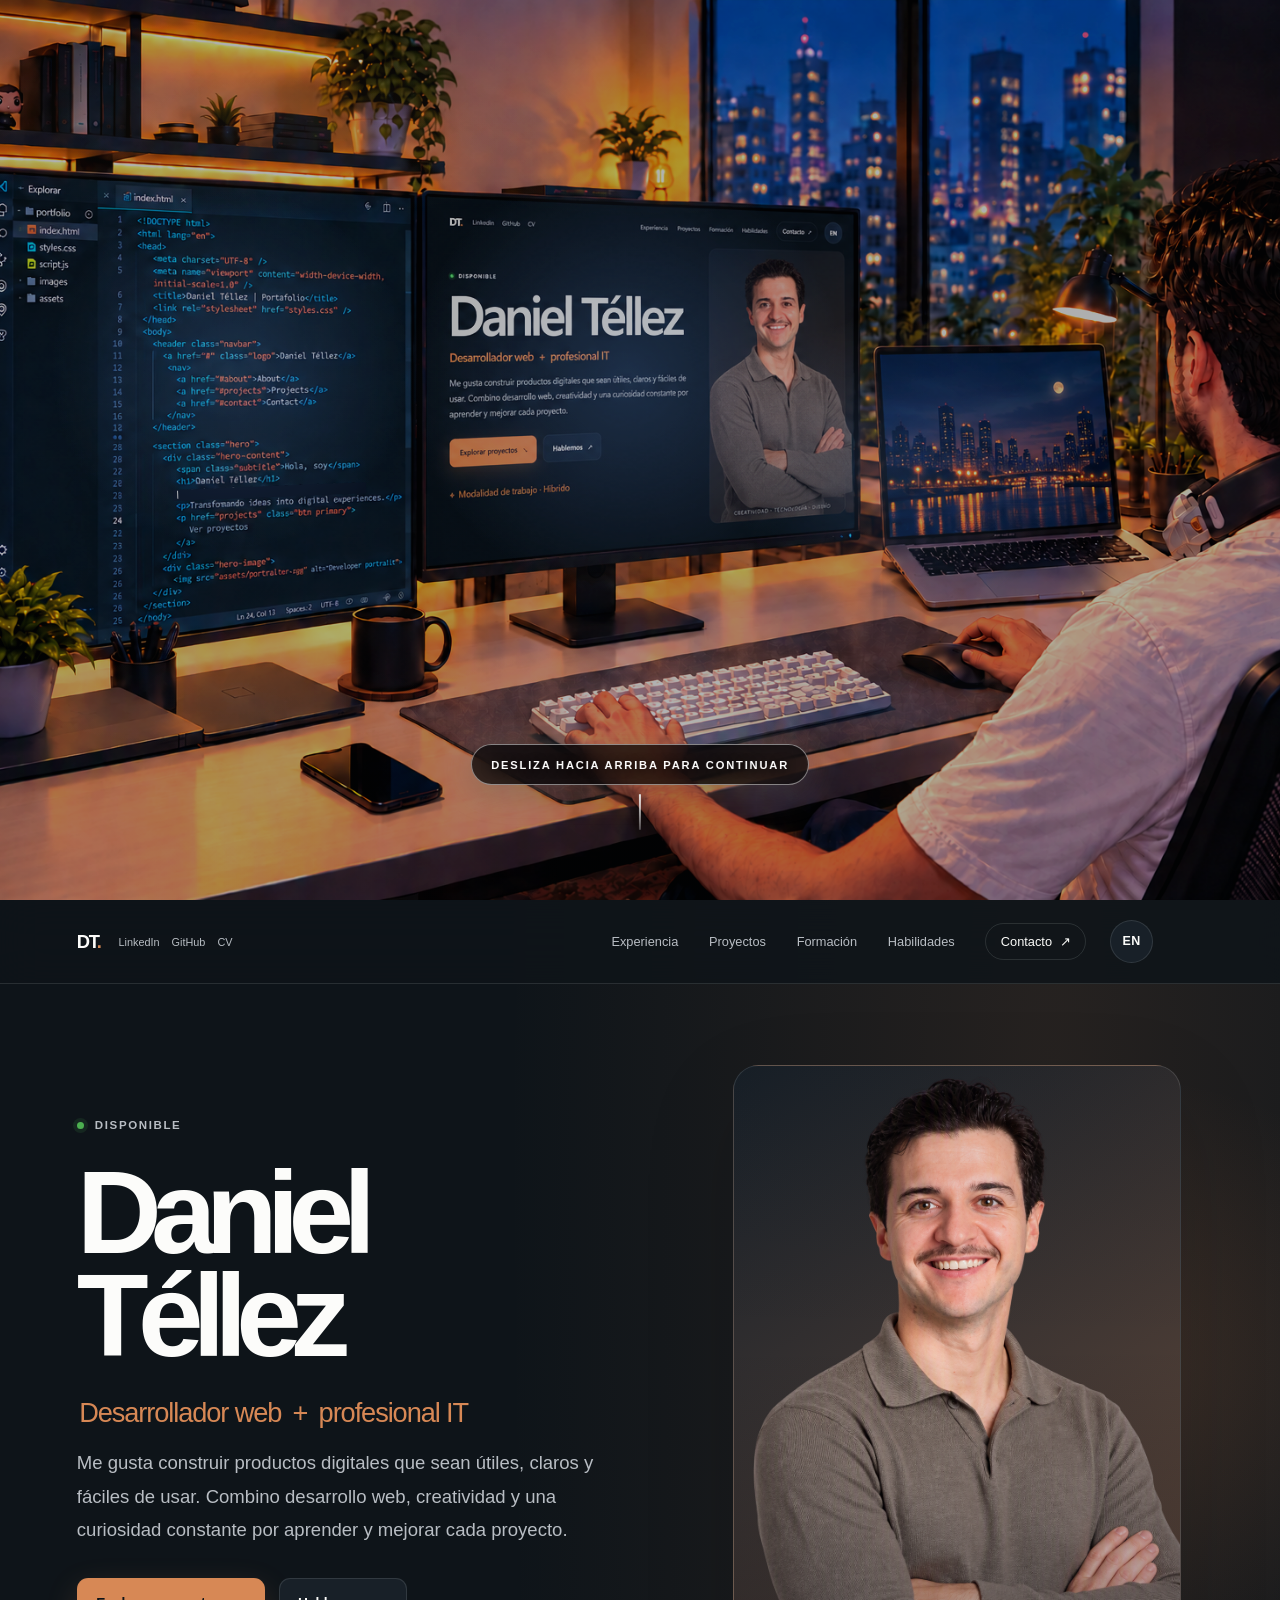
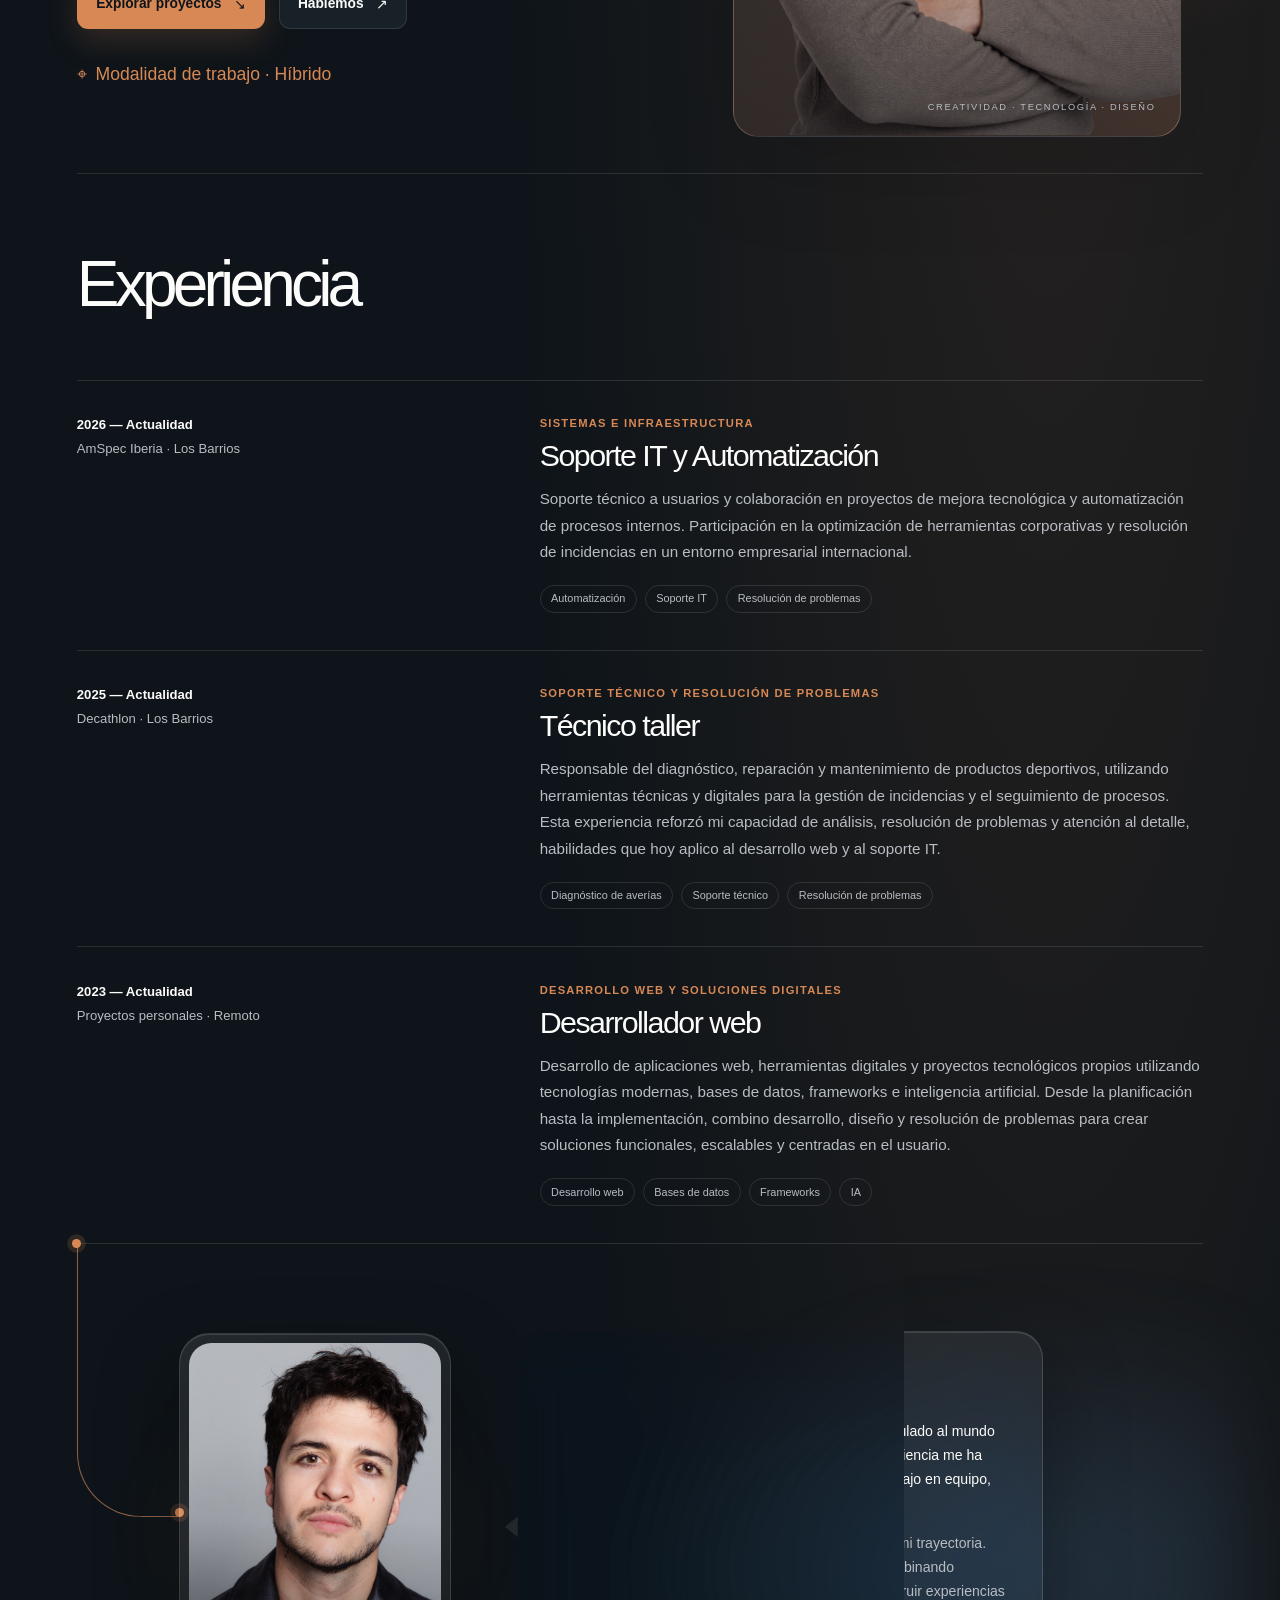
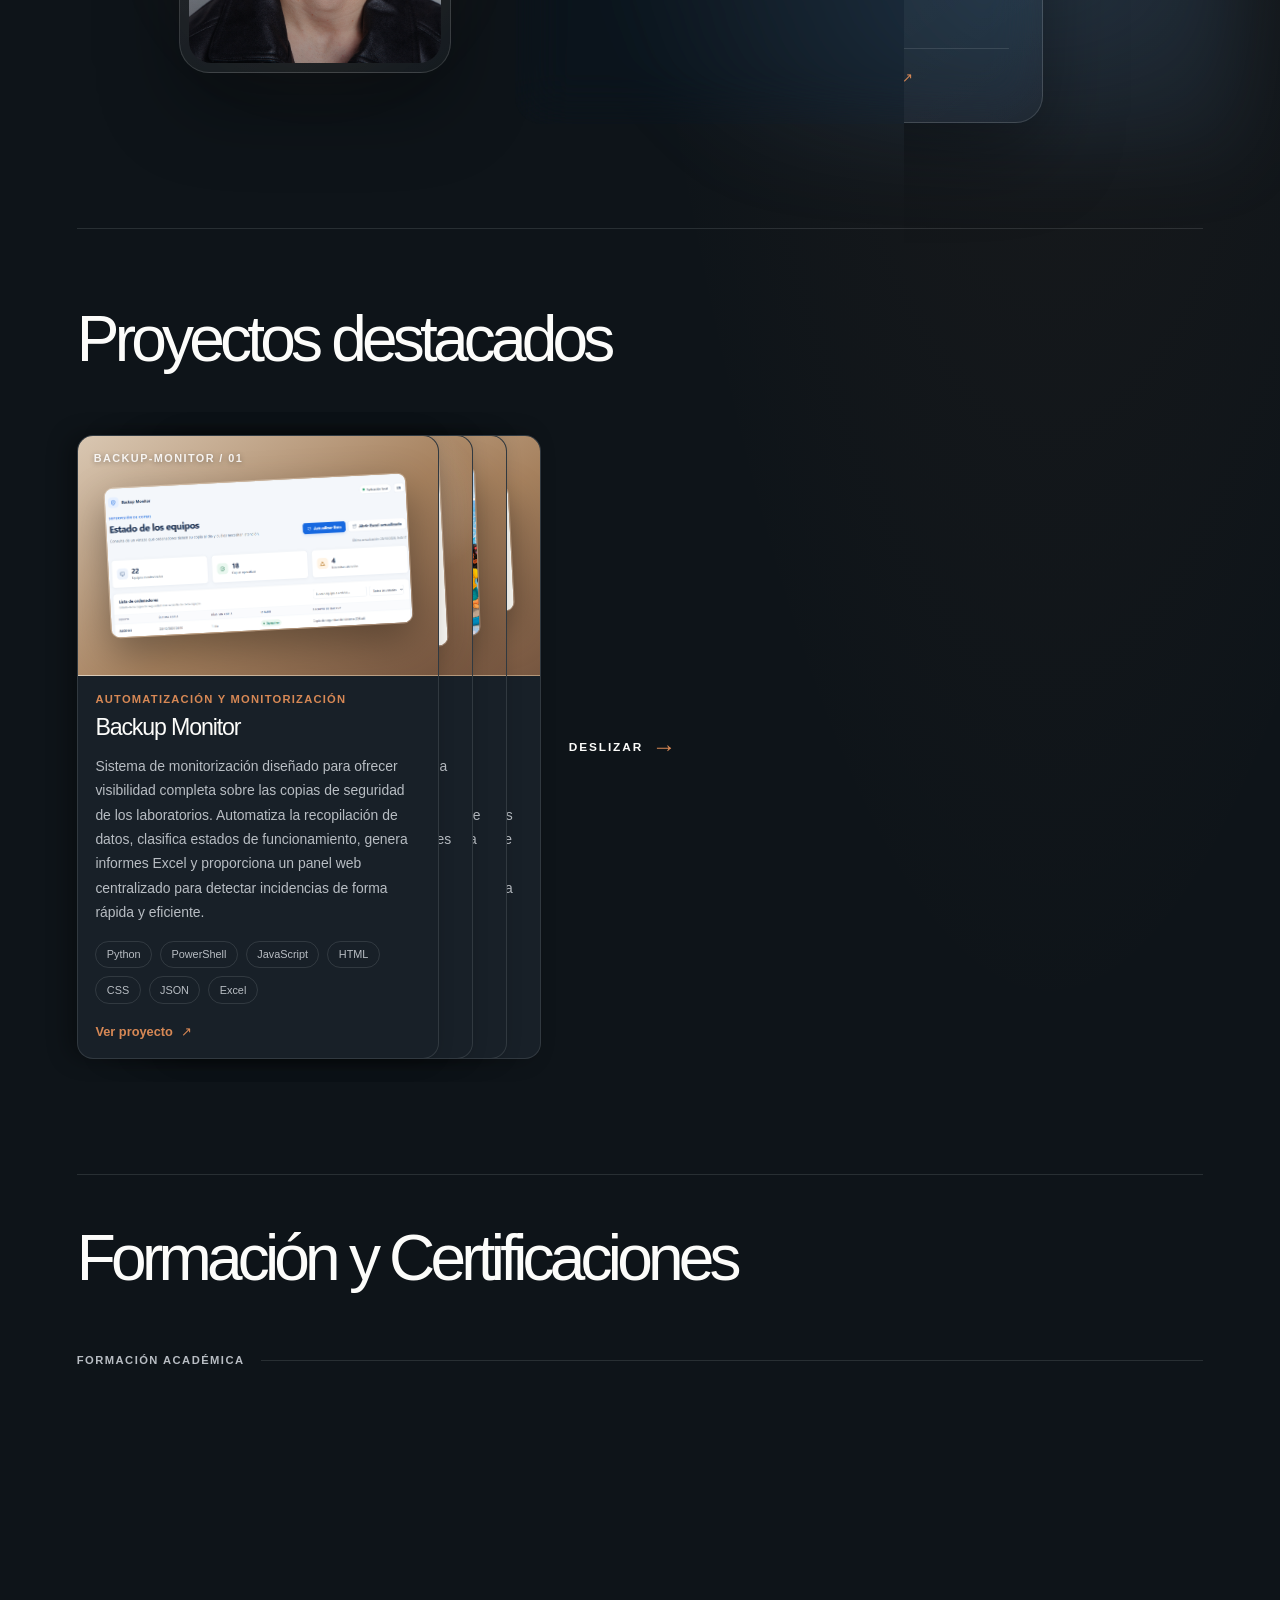
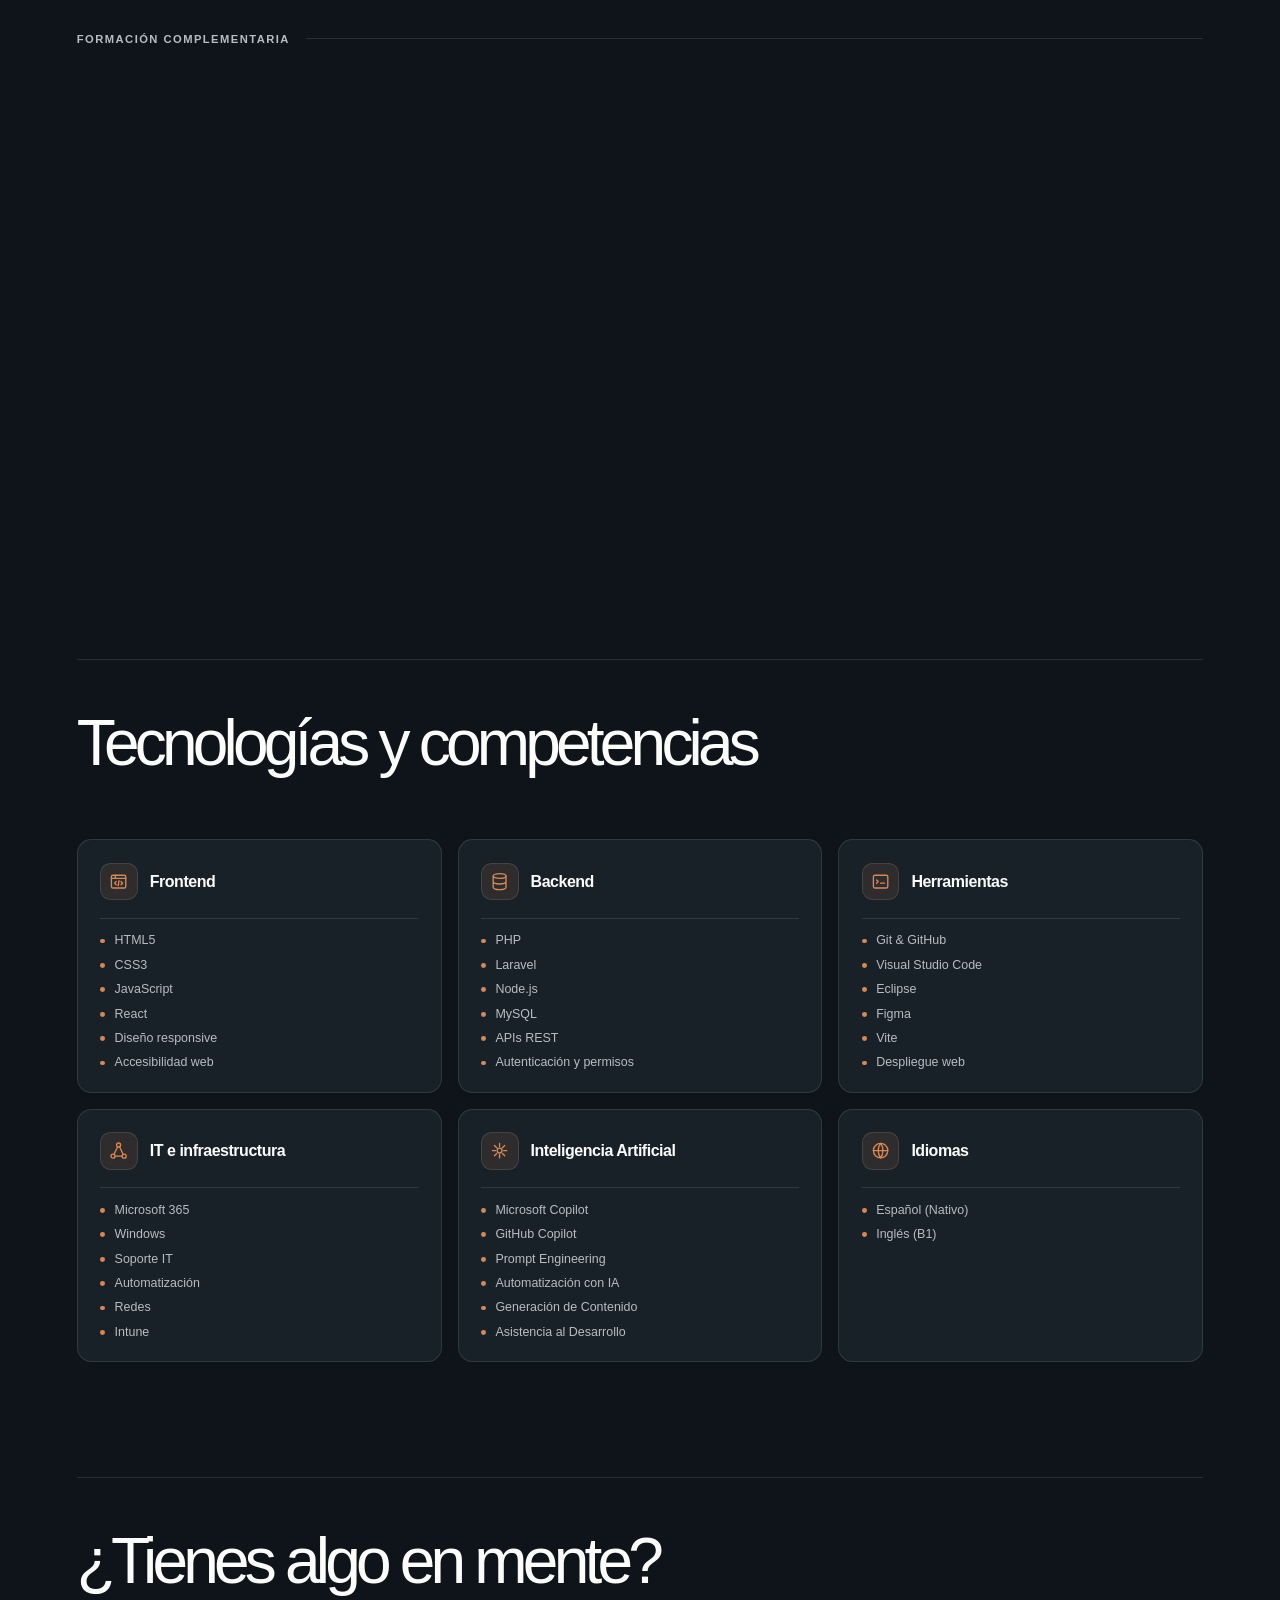
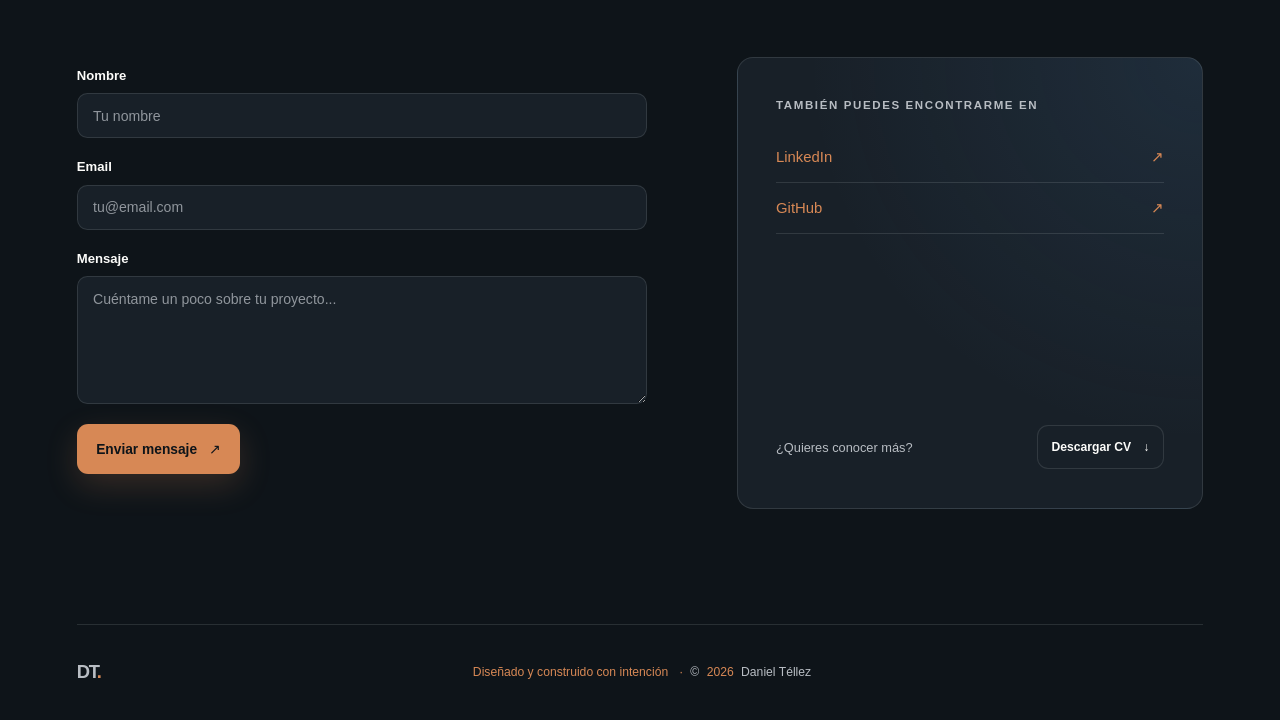
==== index.html @ 32eb0010 "Update portfolio links and intro experience Add the CV and refresh the setup image. Slow the intro z" ====
<!doctype html>
<html lang="es">
    <head>
        <meta charset="utf-8">
        <meta name="viewport" content="width=device-width, initial-scale=1">
        <meta name="theme-color" content="#0e1419">
        <meta
            name="description"
            content="Daniel Téllez — desarrollo web e interfaces digitales."
            data-i18n-content="metaDescription"
        >
        <title>Daniel Téllez — Desarrollador web</title>
        <link rel="preload" as="image" href="assets/images/Setup.png">
        <link rel="stylesheet" href="css/main.css">
        <script type="module" src="js/main.js"></script>
    </head>
    <body data-theme="dark">
        <main>
            <section class="intro" id="intro" aria-label="Introducción" data-i18n-aria="introLabel">
                <div class="intro-stage">
                    <div class="intro-camera" aria-hidden="true">
                        <div class="intro-parallax">
                            <img
                                class="intro-image"
                                src="assets/images/Setup.png"
                                alt=""
                                fetchpriority="high"
                            >
                            <div class="monitor-code-row" aria-hidden="true">
                                <span class="monitor-code-title" data-typing-part></span><span class="monitor-code-subtitle" data-typing-part></span><span class="monitor-code-title" data-typing-part></span>
                                <span class="monitor-code-cursor"></span>
                            </div>
                        </div>
                        <div class="intro-overlay" aria-hidden="true"></div>
                    </div>
                    <div class="scene-lighting scene-lighting--warm" aria-hidden="true"></div>
                    <div class="scene-lighting scene-lighting--monitors" aria-hidden="true"></div>
                    <div class="scene-lighting scene-lighting--reflections" aria-hidden="true"></div>
                    <a class="scroll-indicator" href="#portfolio">
                        <span data-i18n="scrollPrompt">Desliza hacia arriba para continuar</span>
                        <span class="scroll-indicator__line" aria-hidden="true"></span>
                    </a>
                </div>
            </section>

            <section class="portfolio" id="portfolio" aria-labelledby="portfolio-title">
                <header class="site-header">
                    <div class="header-brand">
                        <a class="wordmark" href="#intro" aria-label="Volver al inicio" data-i18n-aria="homeLabel">
                            DT<span>.</span>
                        </a>
                        <nav class="header-quick-links" aria-label="Redes y currículum">
                            <a href="https://www.linkedin.com/in/daniel-t%C3%A9llez-mart%C3%ADn-0aa8bb448/" target="_blank" rel="noopener noreferrer">LinkedIn</a>
                            <a href="https://github.com/repos" target="_blank" rel="noopener noreferrer">GitHub</a>
                            <a href="assets/CV/CV-DaniTellez.pdf" download aria-label="Descargar CV" data-i18n-aria="cvDownload">CV</a>
                        </nav>
                    </div>
                    <nav class="site-nav" aria-label="Navegación principal" data-i18n-aria="navLabel">
                        <a href="#experiencia" data-i18n="navExperience">Experiencia</a>
                        <a href="#proyectos" data-i18n="navProjects">Proyectos</a>
                        <a href="#formacion" data-i18n="navEducation">Formación</a>
                        <a href="#habilidades" data-i18n="navSkills">Habilidades</a>
                        <a class="site-nav__contact" href="#contacto"><span data-i18n="navContact">Contacto</span> <span aria-hidden="true">↗</span></a>
                    </nav>
                    <div class="header-controls">
                    <button class="language-toggle" type="button" aria-label="Cambiar idioma a inglés" data-i18n-aria="languageToggleLabel">
                        <span class="language-toggle__label" aria-hidden="true">EN</span>
                    </button>
                    <span class="chain-slot" aria-hidden="true"></span>
                    <button class="chain-handle" type="button" aria-label="Cambiar a tema claro">
                        <span class="chain-handle__icon" aria-hidden="true">☾</span>
                    </button>
                    </div>
                </header>

                <div class="portfolio-content">
                    <section class="portfolio-hero" aria-labelledby="portfolio-title">
                        <div class="portfolio-hero__copy">
                            <p class="eyebrow reveal"><span class="availability-dot"></span> <span data-i18n="heroEyebrow">Disponible</span></p>
                            <h1 class="portfolio-title reveal" id="portfolio-title" tabindex="-1">
                                <span data-i18n="heroName">Daniel Téllez</span>
                            </h1>
                            <p class="portfolio-hero__role reveal"><span data-i18n="heroRoleWeb">Desarrollador web</span> <span>+</span> <span data-i18n="heroRoleIT">profesional IT</span></p>
                            <p class="portfolio-hero__description reveal" data-i18n="heroDescription">
                                Me gusta construir productos digitales que sean útiles, claros y fáciles de usar. 
                                Combino desarrollo web, creatividad y una curiosidad constante 
                                por aprender y mejorar cada proyecto.
                            </p>
                            <div class="portfolio-hero__actions reveal">
                                <a class="button button--primary" href="#proyectos"><span data-i18n="heroProjectsButton">Explorar proyectos</span> <span aria-hidden="true">↘</span></a>
                                <a class="button button--secondary" href="#contacto"><span data-i18n="heroContactButton">Hablemos</span> <span aria-hidden="true">↗</span></a>
                            </div>
                            <p class="portfolio-hero__location reveal"><span aria-hidden="true">⌖</span> <span data-i18n="heroLocation">Modalidad de trabajo · Híbrido</span></p>
                        </div>
                        <div class="profile-visual reveal" role="img" aria-label="Retrato de Daniel Téllez" data-i18n-aria="profileImageLabel">
                            <img class="profile-visual__photo" src="assets/images/Perfil1.png" alt="">
                            <span class="profile-visual__caption" data-i18n="profileCaption">CREATIVIDAD · TECNOLOGÍA · DISEÑO</span>
                        </div>
                    </section>

                    <section class="content-section experience experience--connected" id="experiencia" aria-labelledby="experience-title">
                        <div class="section-heading reveal">
                            <div>
                                <h2 id="experience-title" data-i18n="experienceTitle">Experiencia</h2>
                            </div>
                        </div>
                        <div class="timeline">
                            <article class="timeline-entry reveal">
                                <div class="timeline-entry__meta"><span data-i18n="experience1Date">2026 — Actualidad</span><span data-i18n="experience1Company">AmSpec Iberia · Los Barrios</span></div>
                                <div class="timeline-entry__content">
                                    <p class="timeline-entry__type" data-i18n="experience1Type">Sistemas e infraestructura</p>
                                    <h3 data-i18n="experience1Role">Soporte IT y Automatización</h3>
                                    <p data-i18n="experience1Description">Soporte técnico a usuarios y colaboración en proyectos de mejora tecnológica y automatización de procesos internos. Participación en la optimización de herramientas corporativas y resolución de incidencias en un entorno empresarial internacional.</p>
                                    <div class="tag-list"><span data-i18n="tagAutomation">Automatización</span><span data-i18n="tagItSupport">Soporte IT</span><span data-i18n="tagProblemSolving">Resolución de problemas</span></div>
                                </div>
                            </article>
                            <article class="timeline-entry reveal">
                                <div class="timeline-entry__meta"><span data-i18n="experience2Date">2025 — Actualidad</span><span data-i18n="experience2Company">Decathlon · Los Barrios</span></div>
                                <div class="timeline-entry__content">
                                    <p class="timeline-entry__type" data-i18n="experience2Type">Soporte Técnico y Resolución de problemas</p>
                                    <h3 data-i18n="experience2Role">Técnico taller</h3>
                                    <p data-i18n="experience2Description">Responsable del diagnóstico, reparación y mantenimiento de productos deportivos, utilizando herramientas técnicas y digitales para la gestión de incidencias y el seguimiento de procesos. Esta experiencia reforzó mi capacidad de análisis, resolución de problemas y atención al detalle, habilidades que hoy aplico al desarrollo web y al soporte IT.</p>
                                    <div class="tag-list"><span data-i18n="tagTroubleshooting">Diagnóstico de averías</span><span data-i18n="tagTechnicalSupport">Soporte técnico</span><span data-i18n="tagProblemSolving">Resolución de problemas</span></div>
                                </div>
                            </article>
                            <article class="timeline-entry reveal">
                                <div class="timeline-entry__meta"><span data-i18n="experience3Date">2023 — Actualidad</span><span data-i18n="experience3Company">Proyectos personales · Remoto</span></div>
                                <div class="timeline-entry__content">
                                    <p class="timeline-entry__type" data-i18n="experience3Type">Desarrollo web y soluciones digitales</p>
                                    <h3 data-i18n="experience3Role">Desarrollador web</h3>
                                    <p data-i18n="experience3Description">Desarrollo de aplicaciones web, herramientas digitales y proyectos tecnológicos propios utilizando tecnologías modernas, bases de datos, frameworks e inteligencia artificial. Desde la planificación hasta la implementación, combino desarrollo, diseño y resolución de problemas para crear soluciones funcionales, escalables y centradas en el usuario.</p>
                                    <div class="tag-list"><span data-i18n="tagWebDevelopment">Desarrollo web</span><span data-i18n="tagDatabases">Bases de datos</span><span data-i18n="tagFrameworks">Frameworks</span><span data-i18n="tagAI">IA</span></div>
                                </div>
                            </article>
                        </div>
                    </section>

                    <section class="story" id="mas-alla" aria-labelledby="story-title">
                        <div class="story-grid" data-story>
                            <div class="story__line reveal" aria-hidden="true">
                                <span class="story__path"></span>
                                <span class="story__branch"></span>
                                <span class="story__pulse story__pulse--vertical"><i></i></span>
                                <span class="story__pulse story__pulse--horizontal"><i></i></span>
                                <span class="story__node story__node--start"></span>
                                <span class="story__node story__node--end"></span>
                            </div>

                            <div class="story__media reveal">
                                <a class="story__portrait" href="https://danitellez.es" target="_blank" rel="noopener noreferrer" tabindex="-1" aria-label="Retrato de Daniel Téllez. Visitar danitellez.es" data-i18n-aria="storyImageLabel">
                                    <img src="assets/images/danitellez.jpg" alt="" width="1371" height="1920" loading="lazy" decoding="async">
                                    <span class="story__chip" aria-hidden="true">danitellez.es <span>↗</span></span>
                                </a>
                            </div>

                            <div class="story__aside reveal">
                                <article class="story-card">
                                    <h2 id="story-title" data-i18n="storyTitle">Más allá del código</h2>
                                    <p class="story-card__lead" data-i18n="storyText1">Más allá de la tecnología, llevo más de una década vinculado al mundo de la interpretación y los proyectos creativos. Esta experiencia me ha ayudado a desarrollar habilidades de comunicación, trabajo en equipo, adaptación y confianza para afrontar nuevos retos.</p>
                                    <p data-i18n="storyText2">La creatividad siempre ha sido una parte importante de mi trayectoria. Hoy aplico esa misma creatividad al desarrollo web, combinando tecnología, diseño y resolución de problemas para construir experiencias digitales con personalidad propia.</p>
                                    <p class="story-card__footer">
                                        <span data-i18n="storyFooter">Explora algunos de mis proyectos artísticos en</span>
                                        <a class="story-card__link" href="https://danitellez.es" target="_blank" rel="noopener noreferrer" aria-label="danitellez.es (se abre en una pestaña nueva)" data-i18n-aria="storyLinkLabel">danitellez.es <span aria-hidden="true">↗</span></a>
                                    </p>
                                </article>

                                <a class="story-preview" href="https://danitellez.es" target="_blank" rel="noopener noreferrer" tabindex="-1" aria-hidden="true">
                                    <div class="story-preview__chrome">
                                        <span class="story-preview__dots"><i></i><i></i><i></i></span>
                                        <span class="story-preview__url">
                                            <svg viewBox="0 0 16 16" width="10" height="10" fill="none" stroke="currentColor" stroke-width="1.6" stroke-linecap="round" stroke-linejoin="round"><rect x="3" y="7" width="10" height="7" rx="1.6"/><path d="M5.5 7V5a2.5 2.5 0 0 1 5 0v2"/></svg>
                                            danitellez.es
                                        </span>
                                    </div>
                                    <div class="story-preview__viewport">
                                        <div class="mock-page">
                                            <div class="mock-nav">
                                                <b class="mock-nav__brand">DANI <em>TÉLLEZ</em></b>
                                                <div class="mock-nav__links"><span>Filmografía</span><span>Book</span><span>Videobook</span><span>Prensa</span><span class="mock-nav__cta">Contacto ↗</span></div>
                                            </div>
                                            <div class="mock-hero"><img src="assets/images/danitellez.jpg" alt="" loading="lazy" decoding="async"></div>
                                            <div class="mock-featured">
                                                <small>Una selección de trabajos</small>
                                                <strong>Proyectos destacados</strong>
                                                <div class="mock-featured__row">
                                                    <div class="mock-thumb mock-thumb--a"></div>
                                                    <div class="mock-copy"><small>Cine</small><b>“Federico García Lorca”</b><span>Antonia</span></div>
                                                </div>
                                                <div class="mock-featured__row mock-featured__row--reverse">
                                                    <div class="mock-thumb mock-thumb--b"></div>
                                                    <div class="mock-copy"><small>Televisión</small><b>“Rober”</b><span>Cuando nadie nos ve</span></div>
                                                </div>
                                            </div>
                                        </div>
                                    </div>
                                </a>
                            </div>
                        </div>
                    </section>

                    <section class="content-section projects" id="proyectos" aria-labelledby="projects-title">
                        <div class="section-heading reveal">
                            <div>
                                <h2 id="projects-title" data-i18n="projectsTitle">Proyectos destacados</h2>
                            </div>
                        </div>
                        <div class="project-archive is-stacked" data-project-archive>
                        <div class="project-grid" data-project-archive-grid>
                            <article class="project-card reveal">
                                <div class="project-art project-art--backup">
                                    <span class="project-art__label">BACKUP-MONITOR / 01</span>
                                    <img
                                        class="project-art__image"
                                        src="assets/images/backup/Tarjeta backup.png"
                                        alt="Panel de Backup Monitor con copias operativas, advertencias y errores"
                                    >
                                </div>
                                <div class="project-card__body">
                                    <p class="project-card__type" data-i18n="project1Type">Automatización y monitorización</p>
                                    <h3 data-i18n="project1Title">Backup Monitor</h3>
                                    <p data-i18n="project1Description">Sistema de monitorización diseñado para ofrecer visibilidad completa sobre las copias de seguridad de los laboratorios. Automatiza la recopilación de datos, clasifica estados de funcionamiento, genera informes Excel y proporciona un panel web centralizado para detectar incidencias de forma rápida y eficiente.</p>
                                    <div class="tag-list"><span>Python</span><span>PowerShell</span><span>JavaScript</span><span>HTML</span><span>CSS</span><span>JSON</span><span>Excel</span></div>
                                    <a class="project-link" href="assets/images/backup/completa_backup.png" data-project-preview data-project-gallery="backup" aria-haspopup="dialog"><span data-i18n="projectLink">Ver proyecto</span> <span aria-hidden="true">↗</span></a>
                                </div>
                            </article>
                            <article class="project-card reveal">
                                <div class="project-art project-art--personal">
                                    <span class="project-art__label">DANI TELLEZ / 02</span>
                                    <img
                                        class="project-art__image--personal"
                                        src="assets/images/danitellez.es/tarjeta_danitellez.es.png"
                                        alt="Retrato de Dani Téllez en la página de inicio de su portfolio artístico"
                                        data-i18n-aria="project2ImageAlt"
                                    >
                                </div>
                                <div class="project-card__body">
                                    <p class="project-card__type" data-i18n="project2Type">Diseño web y marca personal</p>
                                    <h3 data-i18n="project2Title">Danitellez.es</h3>
                                    <p data-i18n="project2Description">Sitio web profesional desarrollado para presentar la trayectoria artística y audiovisual de Dani Téllez. Diseñado como portfolio digital, reúne biografía, filmografía, book fotográfico, videobook, apariciones en medios y vías de contacto en una experiencia visual moderna, accesible y optimizada para cualquier dispositivo.</p>
                                    <div class="tag-list"><span>HTML</span><span>CSS</span><span>JavaScript</span><span>SEO</span><span data-i18n="project2Accessibility">Accesibilidad</span><span data-i18n="project2Responsive">Responsive Design</span></div>
                                    <div class="project-card__actions">
                                        <a class="project-link" href="assets/images/danitellez.es/danitellez.es_.png" data-project-preview data-project-gallery="danitellez" aria-haspopup="dialog"><span data-i18n="projectLink">Ver proyecto</span> <span aria-hidden="true">↗</span></a>
                                        <a class="project-link" href="https://danitellez.es/" target="_blank" rel="noopener noreferrer"><span data-i18n="projectWebsiteLink">Ver sitio</span> <span aria-hidden="true">↗</span></a>
                                    </div>
                                </div>
                            </article>
                            <article class="project-card project-card--liberarte reveal">
                                <div class="project-art project-art--liberarte">
                                    <span class="project-art__label">LIBERARTE / 03</span>
                                    <img
                                        class="project-art__image project-art__image--liberarte"
                                        src="assets/images/liberarte/liberarte tarjeta .png"
                                        alt="Vista de la plataforma LiberArte para la gestión de actividades artísticas infantiles"
                                    >
                                </div>
                                <div class="project-card__body">
                                    <p class="project-card__type" data-i18n="project3Type">APLICACIÓN WEB FULL STACK</p>
                                    <h3 data-i18n="project3Title">LiberArte</h3>
                                    <p data-i18n="project3Description">Aplicación web desarrollada para digitalizar y centralizar la gestión de un centro infantil de actividades artísticas. Incorpora distintos niveles de acceso, paneles personalizados y una arquitectura basada en API que conecta una interfaz moderna con un sistema de gestión completo para administradores, empleados y tutores.</p>
                                    <div class="tag-list"><span>Laravel</span><span>PHP</span><span>React</span><span>MySQL</span><span>Vite</span><span>API REST</span></div>
                                    <a class="project-link" href="assets/images/liberarte/localhost_5173_.png" data-project-preview data-project-gallery="liberarte" aria-haspopup="dialog"><span data-i18n="projectLink">Ver proyecto</span> <span aria-hidden="true">↗</span></a>
                                </div>
                            </article>
                            <article class="project-card reveal">
                                <div class="project-art project-art--verbquest">
                                    <span class="project-art__label">VERBQUEST / 04</span>
                                    <img
                                        class="project-art__image project-art__image--verbquest"
                                        src="assets/images/verbquest/tarjeta_verbQuest.png"
                                        alt="Tarjeta de presentación de la plataforma educativa VerbQuest"
                                    >
                                </div>
                                <div class="project-card__body">
                                    <p class="project-card__type" data-i18n="project4Type">APLICACIÓN WEB EDUCATIVA</p>
                                    <h3 data-i18n="project4Title">VerbQuest</h3>
                                    <p data-i18n="project4Description">Plataforma educativa desarrollada para facilitar el aprendizaje del inglés mediante ejercicios interactivos, seguimiento del progreso y mecánicas de gamificación. El proyecto incorpora prácticas de verbos y tiempos verbales, interfaz bilingüe y almacenamiento local para ofrecer una experiencia personalizada sin necesidad de registro.</p>
                                    <div class="tag-list"><span>HTML5</span><span>CSS3</span><span>JavaScript</span><span>Node.js</span><span>GitHub Pages</span><span>DeepL API</span></div>
                                    <div class="project-card__actions">
                                        <a class="project-link" href="assets/images/verbquest/dominaverbos.png" data-project-preview data-project-gallery="verbquest" aria-haspopup="dialog"><span data-i18n="projectLink">Ver proyecto</span> <span aria-hidden="true">↗</span></a>
                                        <a class="project-link" href="https://danitellezdev.github.io/VerbQuest/" target="_blank" rel="noopener noreferrer"><span data-i18n="projectWebsiteLink">Ver sitio</span> <span aria-hidden="true">↗</span></a>
                                    </div>
                                </div>
                            </article>
                            <button class="archive-tab archive-tab--close" type="button" aria-label="Cerrar el archivador de proyectos" data-i18n-aria="archiveCloseLabel" data-archive-close>
                                <span class="archive-tab__arrow" aria-hidden="true">←</span>
                                <span class="archive-tab__text" data-i18n="archiveClose">Cerrar</span>
                            </button>
                        </div>
                        <button class="archive-tab archive-tab--open" type="button" aria-label="Desplegar el archivador de proyectos" data-i18n-aria="archiveOpenLabel" aria-expanded="false" data-archive-open>
                            <span class="archive-tab__text" data-i18n="archiveOpen">Deslizar</span>
                            <span class="archive-tab__arrow" aria-hidden="true">→</span>
                        </button>
                        </div>
                    </section>

                    <section class="content-section education" id="formacion" aria-labelledby="education-title">
                        <div class="section-heading reveal">
                            <div>
                                <h2 id="education-title" data-i18n="educationTitle">Formación y Certificaciones</h2>
                            </div>
                        </div>

                        <div class="education-groups">
                            <div class="education-group">
                                <h3 class="education-group__title" data-i18n="educationAcademicTitle">Formación académica</h3>
                                <div class="education-grid education-grid--academic">
                                    <article class="education-card education-card--full-description reveal">
                                        <div class="education-card__top">
                                            <span class="education-card__icon" aria-hidden="true">
                                                <svg viewBox="0 0 24 24" fill="none" stroke="currentColor" stroke-width="1.7" stroke-linecap="round" stroke-linejoin="round">
                                                    <path d="m2.5 9 9.5-5 9.5 5-9.5 5-9.5-5Z"/>
                                                    <path d="M6 11v5.1c3.4 2.6 8.6 2.6 12 0V11"/>
                                                    <path d="M21.5 9v6"/>
                                                </svg>
                                            </span>
                                            <span class="education-card__status">
                                                <svg viewBox="0 0 16 16" fill="none" aria-hidden="true"><path d="m3.5 8.2 2.8 2.8 6.2-6.2" stroke="currentColor" stroke-width="1.8" stroke-linecap="round" stroke-linejoin="round"/></svg>
                                                <span data-i18n="educationFinished">Finalizado</span>
                                            </span>
                                        </div>
                                        <p class="education-card__institution">Ilerna</p>
                                        <h4 data-i18n="educationDawTitle">Desarrollo de Aplicaciones Web (DAW)</h4>
                                        <p class="education-card__description" data-i18n="educationDawDescription">Formación orientada al desarrollo de soluciones web modernas, combinando programación, bases de datos, diseño de interfaces y metodologías de desarrollo para crear aplicaciones funcionales y escalables.</p>
                                    </article>

                                </div>
                            </div>

                            <div class="education-group">
                                <h3 class="education-group__title" data-i18n="educationComplementaryTitle">Formación complementaria</h3>
                                <div class="education-grid education-grid--complementary">
                                    <article class="education-card education-card--full-description reveal">
                                        <div class="education-card__top">
                                            <span class="education-card__icon" aria-hidden="true">
                                                <svg viewBox="0 0 24 24" fill="none" stroke="currentColor" stroke-width="1.7" stroke-linecap="round" stroke-linejoin="round">
                                                    <rect x="4" y="3" width="16" height="14" rx="2"/>
                                                    <path d="M8 7h8M8 10.5h8"/>
                                                    <circle cx="12" cy="14" r="1.5"/>
                                                    <path d="m10.5 16.5-1 4 2.5-1.5 2.5 1.5-1-4"/>
                                                </svg>
                                            </span>
                                            <span class="education-card__status">
                                                <svg viewBox="0 0 16 16" fill="none" aria-hidden="true"><path d="m3.5 8.2 2.8 2.8 6.2-6.2" stroke="currentColor" stroke-width="1.8" stroke-linecap="round" stroke-linejoin="round"/></svg>
                                                <span data-i18n="educationCompleted">Completado</span>
                                            </span>
                                        </div>
                                        <p class="education-card__institution">Udemy</p>
                                        <h4 data-i18n="educationJavascriptTitle">Máster en JavaScript y Desarrollo Web Full-Stack</h4>
                                        <p class="education-card__description" data-i18n="educationJavascriptDescription">Especialización en desarrollo web Full Stack mediante tecnologías modernas del ecosistema JavaScript, abordando tanto el desarrollo frontend como backend y la creación de aplicaciones completas.</p>
                                    </article>

                                    <article class="education-card reveal">
                                        <div class="education-card__top">
                                            <span class="education-card__icon" aria-hidden="true">
                                                <svg viewBox="0 0 24 24" fill="none" stroke="currentColor" stroke-width="1.7" stroke-linecap="round" stroke-linejoin="round">
                                                    <rect x="4" y="3" width="16" height="14" rx="2"/>
                                                    <path d="M8 7h8M8 10.5h8"/>
                                                    <circle cx="12" cy="14" r="1.5"/>
                                                    <path d="m10.5 16.5-1 4 2.5-1.5 2.5 1.5-1-4"/>
                                                </svg>
                                            </span>
                                            <span class="education-card__status">
                                                <svg viewBox="0 0 16 16" fill="none" aria-hidden="true"><path d="m3.5 8.2 2.8 2.8 6.2-6.2" stroke="currentColor" stroke-width="1.8" stroke-linecap="round" stroke-linejoin="round"/></svg>
                                                <span data-i18n="educationCompleted">Completado</span>
                                            </span>
                                        </div>
                                        <p class="education-card__institution">Udemy</p>
                                        <h4 data-i18n="educationFullStackTitle">Curso de Programación Web Full-Stack</h4>
                                        <p class="education-card__description education-card__description--full" data-i18n="educationFullStackDescription">Formación práctica en desarrollo web completo, trabajando la comunicación entre cliente y servidor, bases de datos y la construcción de aplicaciones dinámicas.</p>
                                    </article>

                                    <article class="education-card reveal">
                                        <div class="education-card__top">
                                            <span class="education-card__icon" aria-hidden="true">
                                                <svg viewBox="0 0 24 24" fill="none" stroke="currentColor" stroke-width="1.7" stroke-linecap="round" stroke-linejoin="round">
                                                    <rect x="4" y="3" width="16" height="14" rx="2"/>
                                                    <path d="M8 7h8M8 10.5h8"/>
                                                    <circle cx="12" cy="14" r="1.5"/>
                                                    <path d="m10.5 16.5-1 4 2.5-1.5 2.5 1.5-1-4"/>
                                                </svg>
                                            </span>
                                            <span class="education-card__status">
                                                <svg viewBox="0 0 16 16" fill="none" aria-hidden="true"><path d="m3.5 8.2 2.8 2.8 6.2-6.2" stroke="currentColor" stroke-width="1.8" stroke-linecap="round" stroke-linejoin="round"/></svg>
                                                <span data-i18n="educationCompleted">Completado</span>
                                            </span>
                                        </div>
                                        <p class="education-card__institution">Udemy</p>
                                        <h4 data-i18n="educationJavaTitle">Curso de Programación en Java</h4>
                                        <p class="education-card__description education-card__description--full" data-i18n="educationJavaDescription">Formación en fundamentos de Java, programación orientada a objetos, estructuras de datos y buenas prácticas para el desarrollo de aplicaciones.</p>
                                    </article>

                                    <article class="education-card education-card--full-description reveal">
                                        <div class="education-card__top">
                                            <span class="education-card__icon" aria-hidden="true">
                                                <svg viewBox="0 0 24 24" fill="none" stroke="currentColor" stroke-width="1.7" stroke-linecap="round" stroke-linejoin="round">
                                                    <rect x="4" y="3" width="16" height="14" rx="2"/>
                                                    <path d="M8 7h8M8 10.5h8"/>
                                                    <circle cx="12" cy="14" r="1.5"/>
                                                    <path d="m10.5 16.5-1 4 2.5-1.5 2.5 1.5-1-4"/>
                                                </svg>
                                            </span>
                                            <span class="education-card__status">
                                                <svg viewBox="0 0 16 16" fill="none" aria-hidden="true"><circle cx="8" cy="8" r="6.25" stroke="currentColor" stroke-width="1.5"/><path d="M8 4.5v3.8l2.4 1.4" stroke="currentColor" stroke-width="1.5" stroke-linecap="round"/></svg>
                                                <span data-i18n="educationInProgress">Cursando</span>
                                            </span>
                                        </div>
                                        <p class="education-card__institution">Udemy</p>
                                        <h4 data-i18n="educationPythonCopilotTitle">Python + Copilot: Aprende a programar con IA</h4>
                                        <p class="education-card__description" data-i18n="educationPythonCopilotDescription">Aprendizaje de Python combinado con el uso de GitHub Copilot para automatización, resolución de problemas y desarrollo asistido por inteligencia artificial.</p>
                                    </article>
                                </div>
                            </div>
                        </div>
                    </section>

                    <section class="content-section skills" id="habilidades" aria-labelledby="skills-title">
                        <div class="section-heading reveal">
                            <div>
                                <h2 id="skills-title" data-i18n="skillsTitle">Tecnologías y competencias</h2>
                            </div>
                        </div>
                        <div class="skill-grid">
                            <article class="skill-card reveal">
                                <div class="skill-card__heading">
                                    <span class="skill-card__icon" aria-hidden="true">
                                        <svg viewBox="0 0 24 24" fill="none" stroke="currentColor" stroke-width="1.7" stroke-linecap="round" stroke-linejoin="round">
                                            <rect x="3" y="4" width="18" height="16" rx="2"/>
                                            <path d="M3 8h18M8 4v4m1 4-2 2 2 2m6-4 2 2-2 2m-2.5-5-1 6"/>
                                        </svg>
                                    </span>
                                    <h3>Frontend</h3>
                                </div>
                                <ul>
                                    <li>HTML5</li>
                                    <li>CSS3</li>
                                    <li>JavaScript</li>
                                    <li>React</li>
                                    <li data-i18n="skillResponsive">Diseño responsive</li>
                                    <li data-i18n="skillAccessibility">Accesibilidad web</li>
                                </ul>
                            </article>
                            <article class="skill-card reveal">
                                <div class="skill-card__heading">
                                    <span class="skill-card__icon" aria-hidden="true">
                                        <svg viewBox="0 0 24 24" fill="none" stroke="currentColor" stroke-width="1.7" stroke-linecap="round" stroke-linejoin="round">
                                            <ellipse cx="12" cy="5" rx="8" ry="3"/>
                                            <path d="M4 5v14c0 1.7 3.6 3 8 3s8-1.3 8-3V5M4 12c0 1.7 3.6 3 8 3s8-1.3 8-3"/>
                                        </svg>
                                    </span>
                                    <h3>Backend</h3>
                                </div>
                                <ul>
                                    <li>PHP</li>
                                    <li>Laravel</li>
                                    <li>Node.js</li>
                                    <li>MySQL</li>
                                    <li data-i18n="skillRestApis">APIs REST</li>
                                    <li data-i18n="skillAuthPermissions">Autenticación y permisos</li>
                                </ul>
                            </article>
                            <article class="skill-card reveal">
                                <div class="skill-card__heading">
                                    <span class="skill-card__icon" aria-hidden="true">
                                        <svg viewBox="0 0 24 24" fill="none" stroke="currentColor" stroke-width="1.7" stroke-linecap="round" stroke-linejoin="round">
                                            <rect x="3" y="4" width="18" height="16" rx="2"/>
                                            <path d="m7 10 2 2-2 2m5 0h5"/>
                                        </svg>
                                    </span>
                                    <h3 data-i18n="skillsTools">Herramientas</h3>
                                </div>
                                <ul>
                                    <li>Git &amp; GitHub</li>
                                    <li data-i18n="skillVisualStudioCode">Visual Studio Code</li>
                                    <li>Eclipse</li>
                                    <li>Figma</li>
                                    <li>Vite</li>
                                    <li data-i18n="skillWebDeployment">Despliegue web</li>
                                </ul>
                            </article>
                            <article class="skill-card reveal">
                                <div class="skill-card__heading">
                                    <span class="skill-card__icon" aria-hidden="true">
                                        <svg viewBox="0 0 24 24" fill="none" stroke="currentColor" stroke-width="1.7" stroke-linecap="round" stroke-linejoin="round">
                                            <circle cx="12" cy="5" r="2.5"/>
                                            <circle cx="5" cy="19" r="2.5"/>
                                            <circle cx="19" cy="19" r="2.5"/>
                                            <path d="m10.8 7.2-4.6 9.6m7-9.6 4.6 9.6M7.5 19h9"/>
                                        </svg>
                                    </span>
                                    <h3 data-i18n="skillsInfrastructure">IT e infraestructura</h3>
                                </div>
                                <ul>
                                    <li>Microsoft 365</li>
                                    <li>Windows</li>
                                    <li data-i18n="skillItSupport">Soporte IT</li>
                                    <li data-i18n="skillAutomation">Automatización</li>
                                    <li data-i18n="skillNetworks">Redes</li>
                                    <li>Intune</li>
                                </ul>
                            </article>
                            <article class="skill-card reveal">
                                <div class="skill-card__heading">
                                    <span class="skill-card__icon" aria-hidden="true">
                                        <svg viewBox="0 0 24 24" fill="none" stroke="currentColor" stroke-width="1.7" stroke-linecap="round" stroke-linejoin="round">
                                            <path d="M12 3v4m0 10v4M3 12h4m10 0h4M5.6 5.6l2.8 2.8m7.2 7.2 2.8 2.8m0-12.8-2.8 2.8m-7.2 7.2-2.8 2.8"/>
                                            <circle cx="12" cy="12" r="3"/>
                                        </svg>
                                    </span>
                                    <h3 data-i18n="skillsAi">Inteligencia Artificial</h3>
                                </div>
                                <ul>
                                    <li>Microsoft Copilot</li>
                                    <li>GitHub Copilot</li>
                                    <li>Prompt Engineering</li>
                                    <li data-i18n="skillAiAutomation">Automatización con IA</li>
                                    <li data-i18n="skillContentGeneration">Generación de Contenido</li>
                                    <li data-i18n="skillDevelopmentAssistance">Asistencia al Desarrollo</li>
                                </ul>
                            </article>
                            <article class="skill-card reveal">
                                <div class="skill-card__heading">
                                    <span class="skill-card__icon" aria-hidden="true">
                                        <svg viewBox="0 0 24 24" fill="none" stroke="currentColor" stroke-width="1.7" stroke-linecap="round" stroke-linejoin="round">
                                            <circle cx="12" cy="12" r="9"/>
                                            <path d="M3 12h18M12 3a15 15 0 0 1 0 18M12 3a15 15 0 0 0 0 18"/>
                                        </svg>
                                    </span>
                                    <h3 data-i18n="skillsLanguages">Idiomas</h3>
                                </div>
                                <ul>
                                    <li data-i18n="skillSpanishNative">Español (Nativo)</li>
                                    <li data-i18n="skillEnglishB1">Inglés (B1)</li>
                                </ul>
                            </article>
                        </div>
                    </section>

                    <section class="content-section contact" id="contacto" aria-labelledby="contact-title">
                        <div class="section-heading reveal">
                            <div>
                                <h2 id="contact-title" data-i18n="contactTitle">¿Tienes algo en mente?</h2>
                            </div>
                        </div>
                        <div class="contact-grid">
                            <form class="contact-form reveal" action="https://formspree.io/f/moeendqj" method="POST" data-contact-form>
                                <label for="contact-name" data-i18n="formName">Nombre</label>
                                <input id="contact-name" name="name" autocomplete="name" placeholder="Tu nombre" data-i18n-placeholder="formNamePlaceholder" required>
                                <label for="contact-email" data-i18n="formEmail">Email</label>
                                <input id="contact-email" name="email" type="email" autocomplete="email" placeholder="tu@email.com" data-i18n-placeholder="formEmailPlaceholder" required>
                                <label for="contact-message" data-i18n="formMessage">Mensaje</label>
                                <textarea id="contact-message" name="message" rows="4" placeholder="Cuéntame un poco sobre tu proyecto..." data-i18n-placeholder="formMessagePlaceholder" required></textarea>
                                <div class="contact-form__honeypot" aria-hidden="true">
                                    <label for="contact-website">Leave this field empty</label>
                                    <input id="contact-website" name="_honey" type="text" tabindex="-1" autocomplete="off">
                                </div>
                                <button class="button button--primary contact-form__submit" type="submit"><span data-i18n="formSubmit">Enviar mensaje</span> <span aria-hidden="true">↗</span></button>
                                <p class="contact-form__status" data-contact-status aria-live="polite"></p>
                            </form>
                            <aside class="contact-card reveal" aria-label="Información de contacto" data-i18n-aria="contactInfoLabel">
                                <p class="eyebrow" data-i18n="contactSocialEyebrow">También puedes encontrarme en</p>
                                <a class="contact-card__link" href="https://www.linkedin.com/in/daniel-t%C3%A9llez-mart%C3%ADn-0aa8bb448/" target="_blank" rel="noopener noreferrer"><span data-i18n="linkedinPlaceholder">LinkedIn</span> <span aria-hidden="true">↗</span></a>
                                <a class="contact-card__link" href="https://github.com/repos" target="_blank" rel="noopener noreferrer"><span data-i18n="githubPlaceholder">GitHub</span> <span aria-hidden="true">↗</span></a>
                                <div class="contact-card__footer">
                                    <span data-i18n="cvPrompt">¿Quieres conocer más?</span>
                                    <a class="button button--secondary" href="assets/CV/CV-DaniTellez.pdf" download><span data-i18n="cvDownload">Descargar CV</span> <span aria-hidden="true">↓</span></a>
                                </div>
                            </aside>
                        </div>
                    </section>

                    <footer class="site-footer">
                        <a class="wordmark" href="#portfolio" aria-label="Volver arriba" data-i18n-aria="backToTopLabel">DT<span>.</span></a>
                        <p><span data-i18n="footerCredit">Diseñado y construido con intención</span> <span>·</span> © <span data-current-year>2026</span> Daniel Téllez</p>
                        <a class="back-to-top" href="#portfolio" data-back-to-top><span data-i18n="footerBackToTop">Volver al inicio</span> ↑</a>
                    </footer>
                </div>
            </section>
        </main>
        <dialog class="project-preview" data-project-preview-dialog aria-label="Vista previa del proyecto" data-i18n-aria="projectPreviewLabel">
            <div class="project-preview__toolbar">
                <button class="project-preview__zoom" type="button" aria-label="Ampliar imagen" aria-pressed="false" data-i18n-aria="projectPreviewZoomIn" data-project-preview-zoom>+zoom</button>
                <button class="project-preview__close" type="button" aria-label="Cerrar vista previa" data-i18n-aria="projectPreviewClose" data-project-preview-close>×</button>
            </div>
            <div class="project-preview__stage">
                <button class="project-preview__nav project-preview__nav--previous" type="button" aria-label="Foto anterior" data-i18n-aria="projectPreviewPrevious" data-project-preview-previous hidden>‹</button>
                <img
                    class="project-preview__image"
                    src="assets/images/backup/completa_backup.png"
                    alt="Panel de monitorización de copias de seguridad con indicadores operativos, advertencias y errores"
                >
                <button class="project-preview__nav project-preview__nav--next" type="button" aria-label="Foto siguiente" data-i18n-aria="projectPreviewNext" data-project-preview-next hidden>›</button>
            </div>
        </dialog>
    </body>
</html>
---- css/main.css ----
@import url("./variables.css");
@import url("./layout.css");
@import url("./animations.css");
@import url("./intro.css");
@import url("./portfolio.css");
@import url("./story.css");
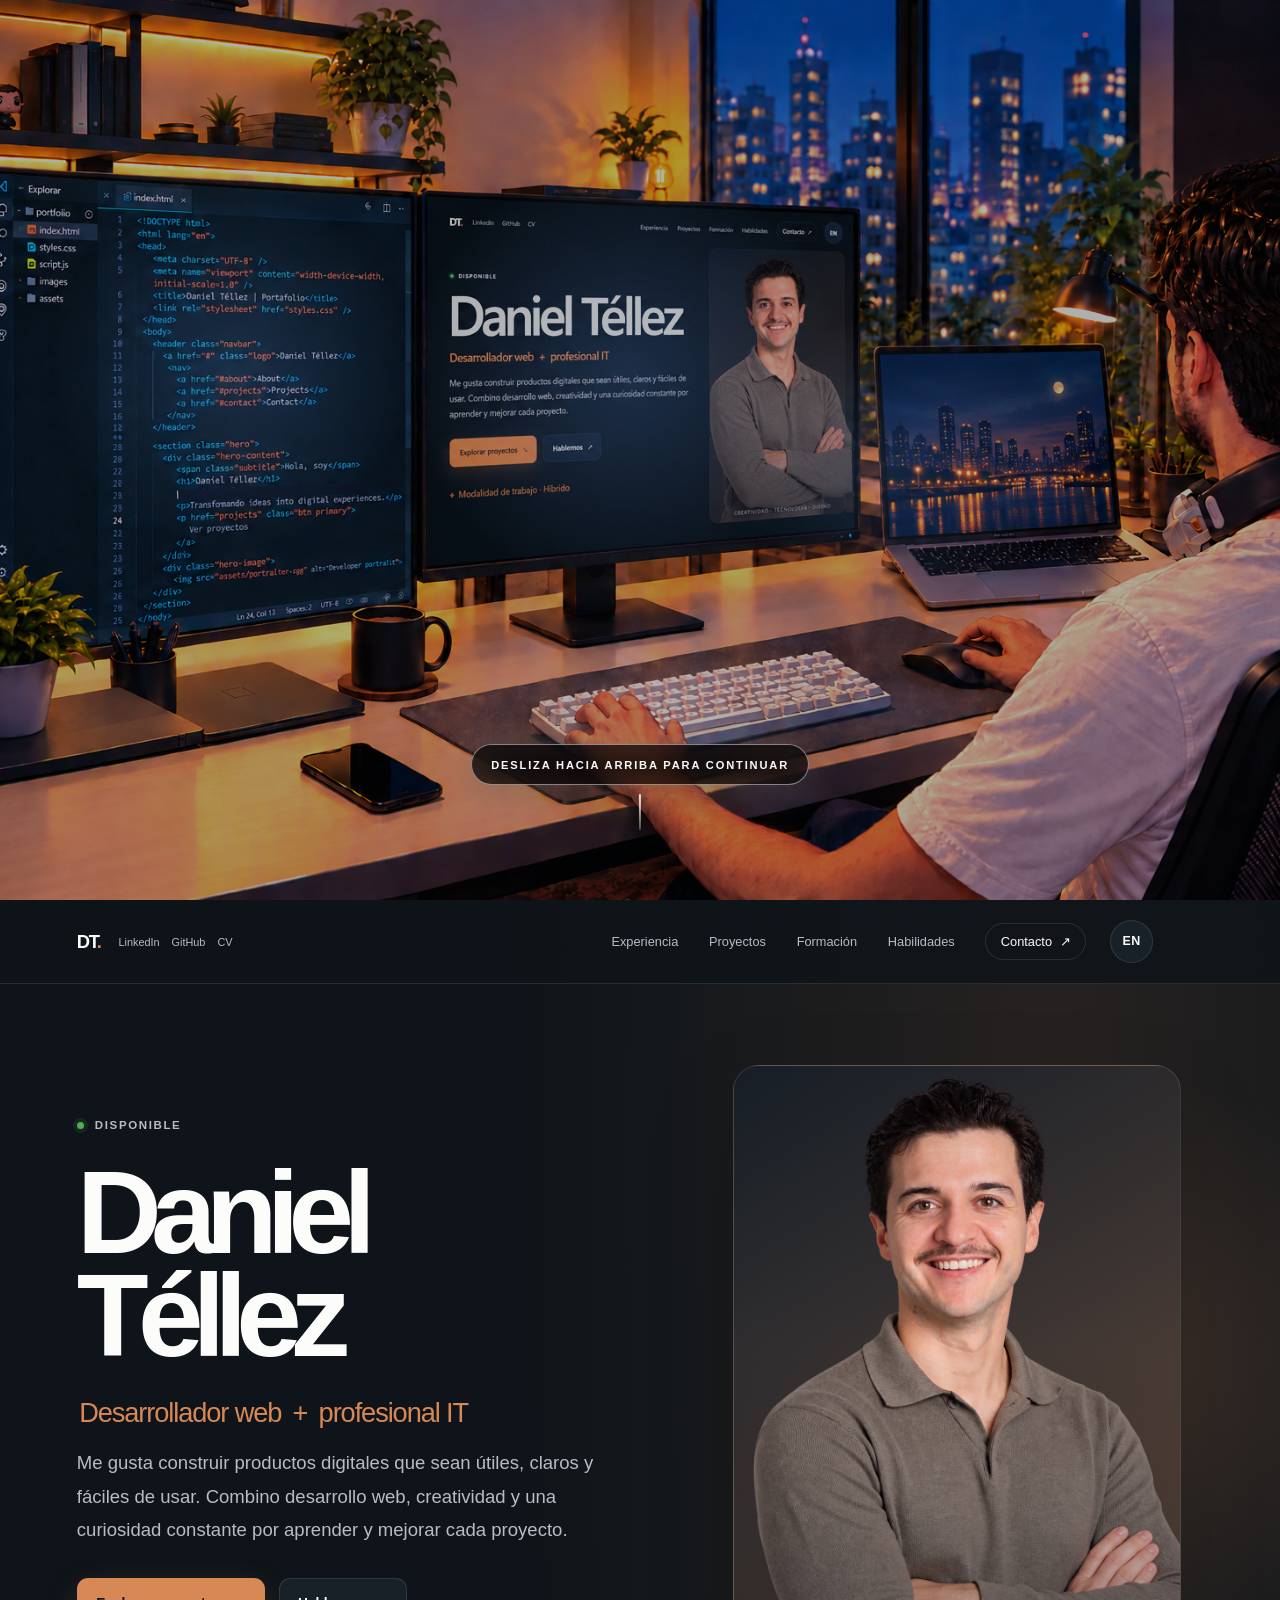
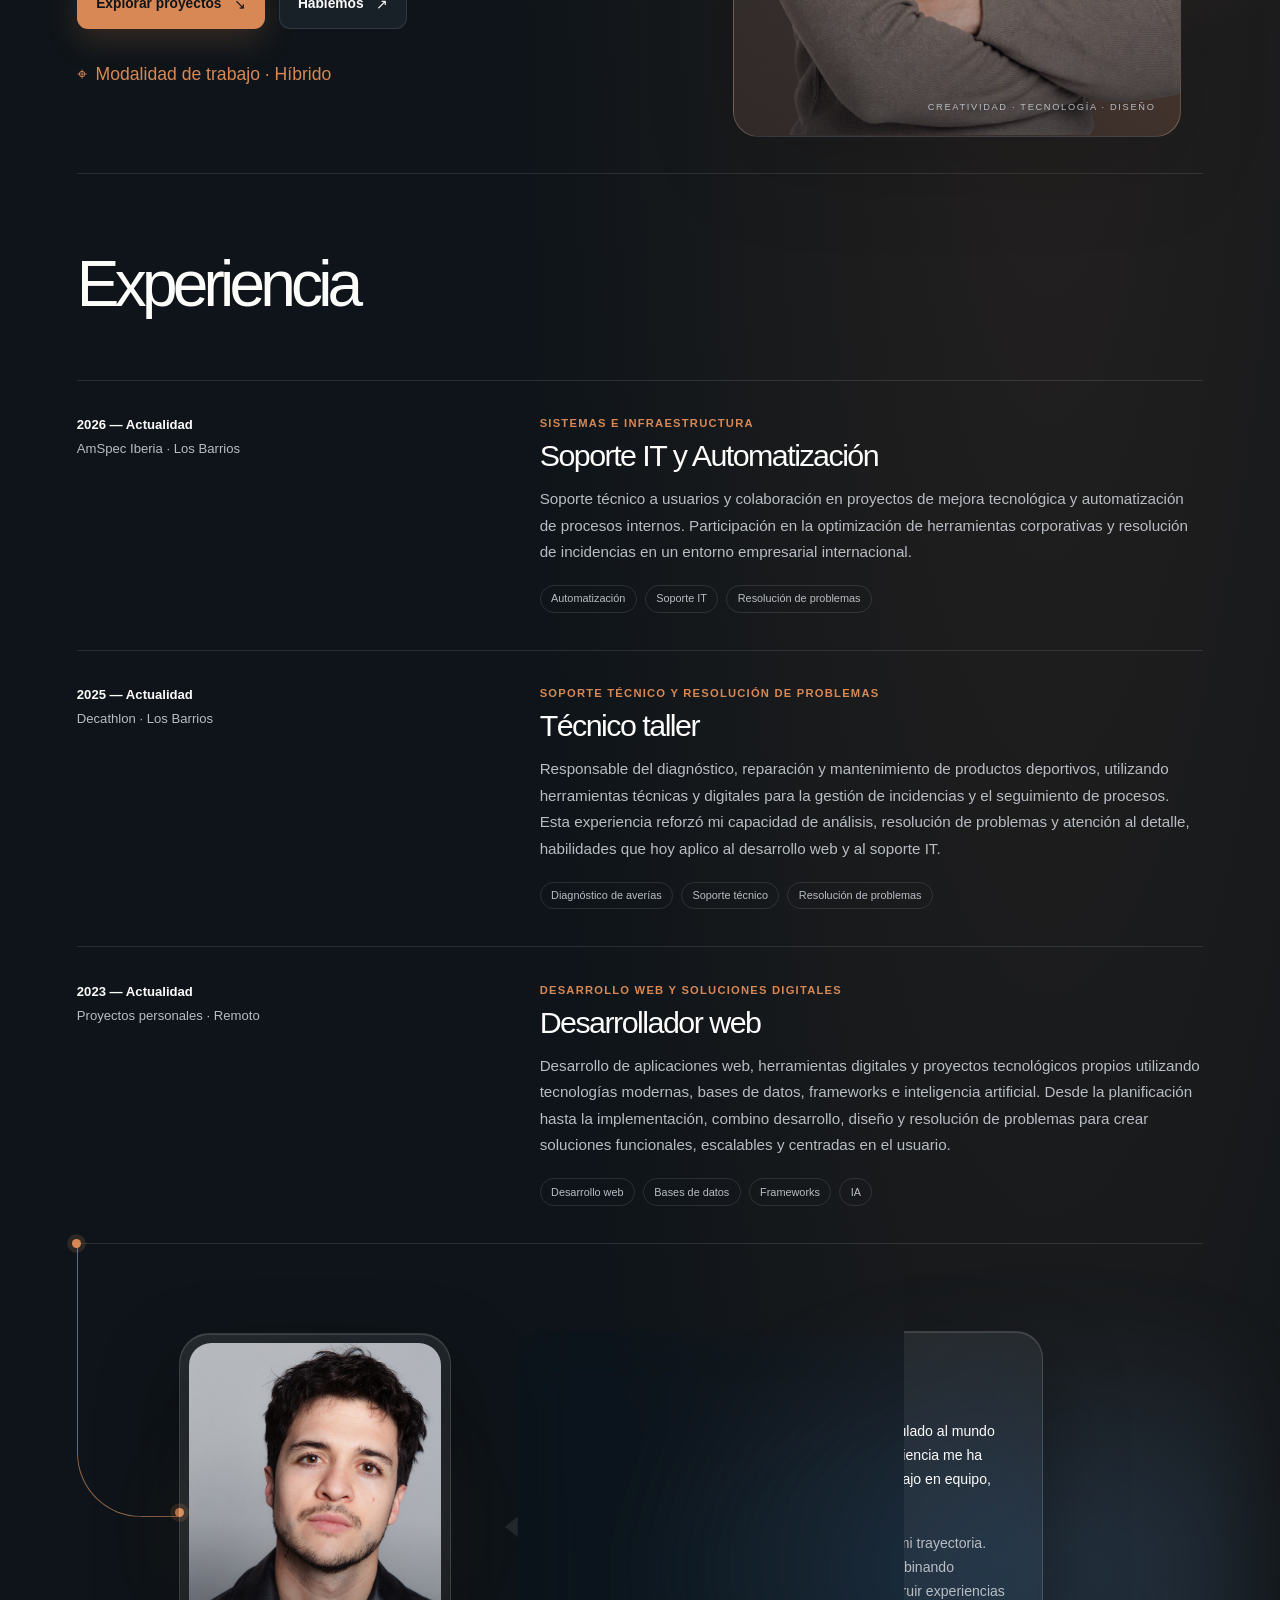
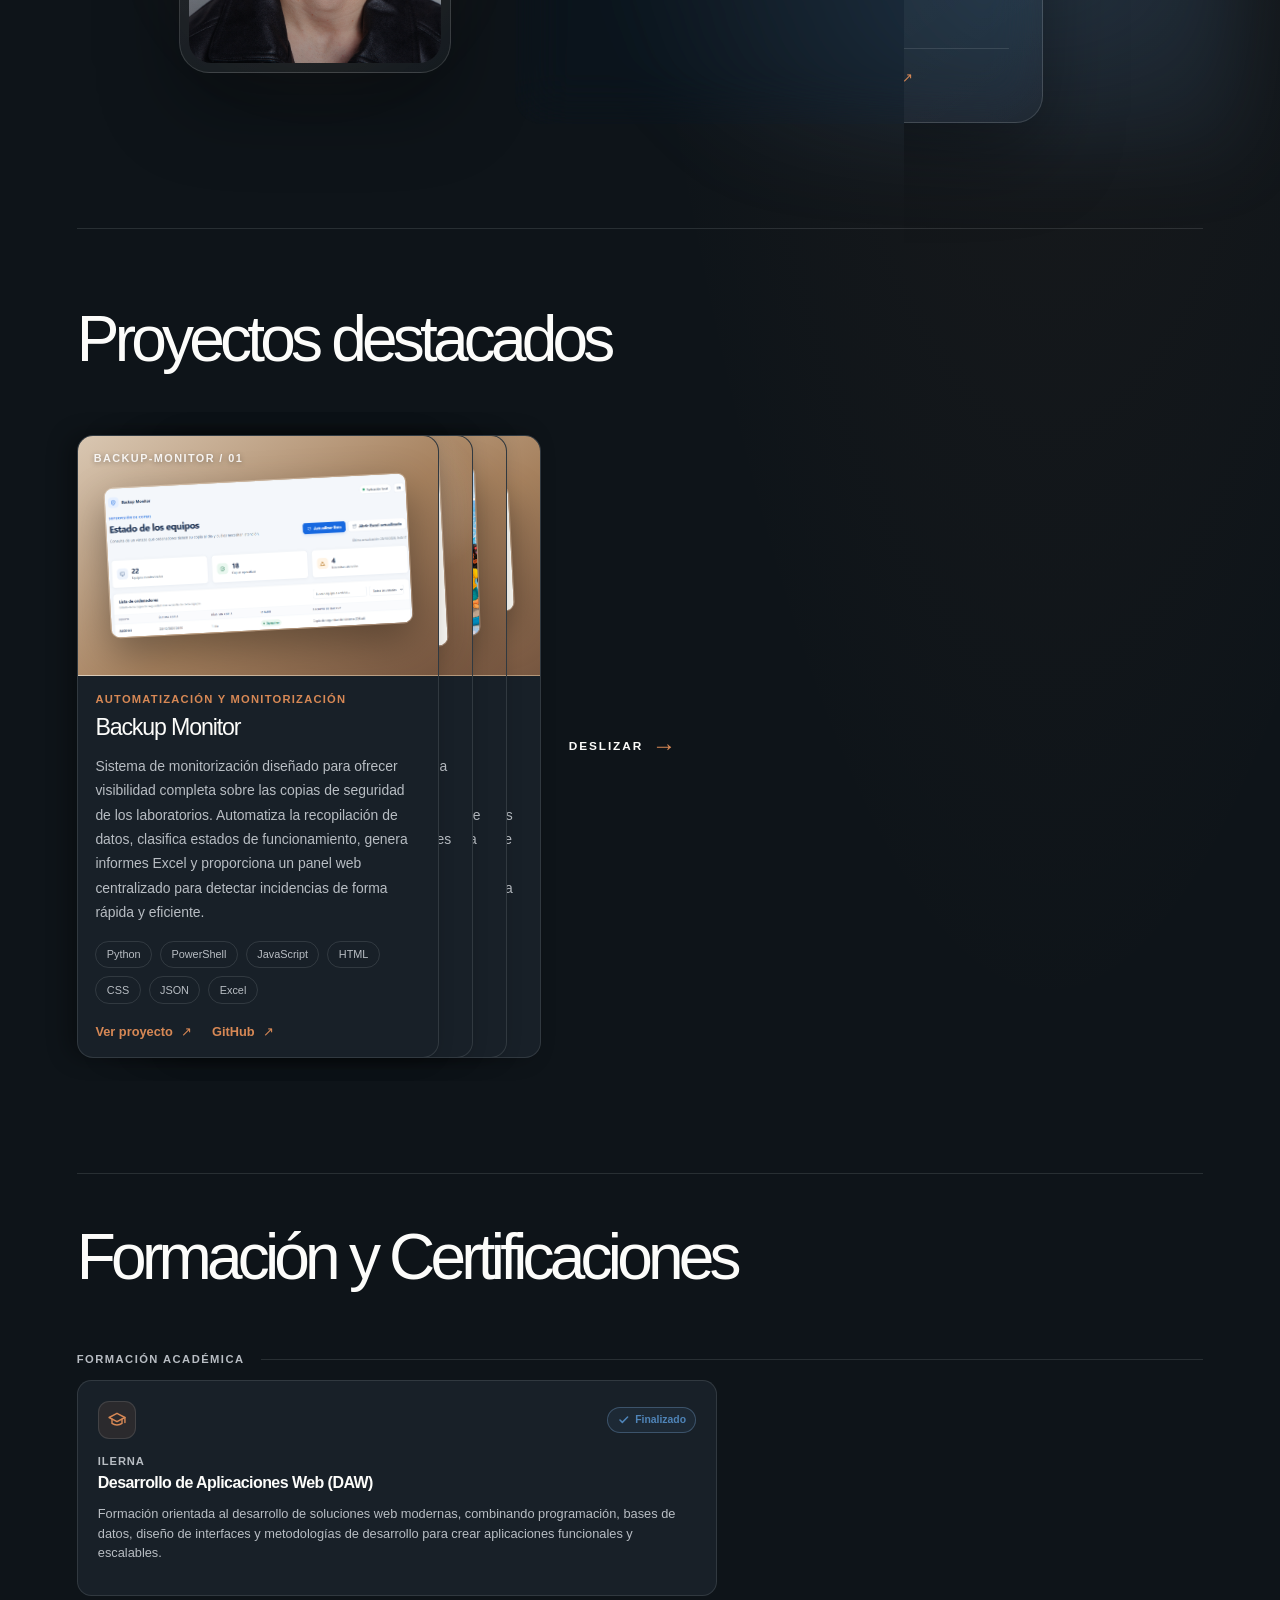
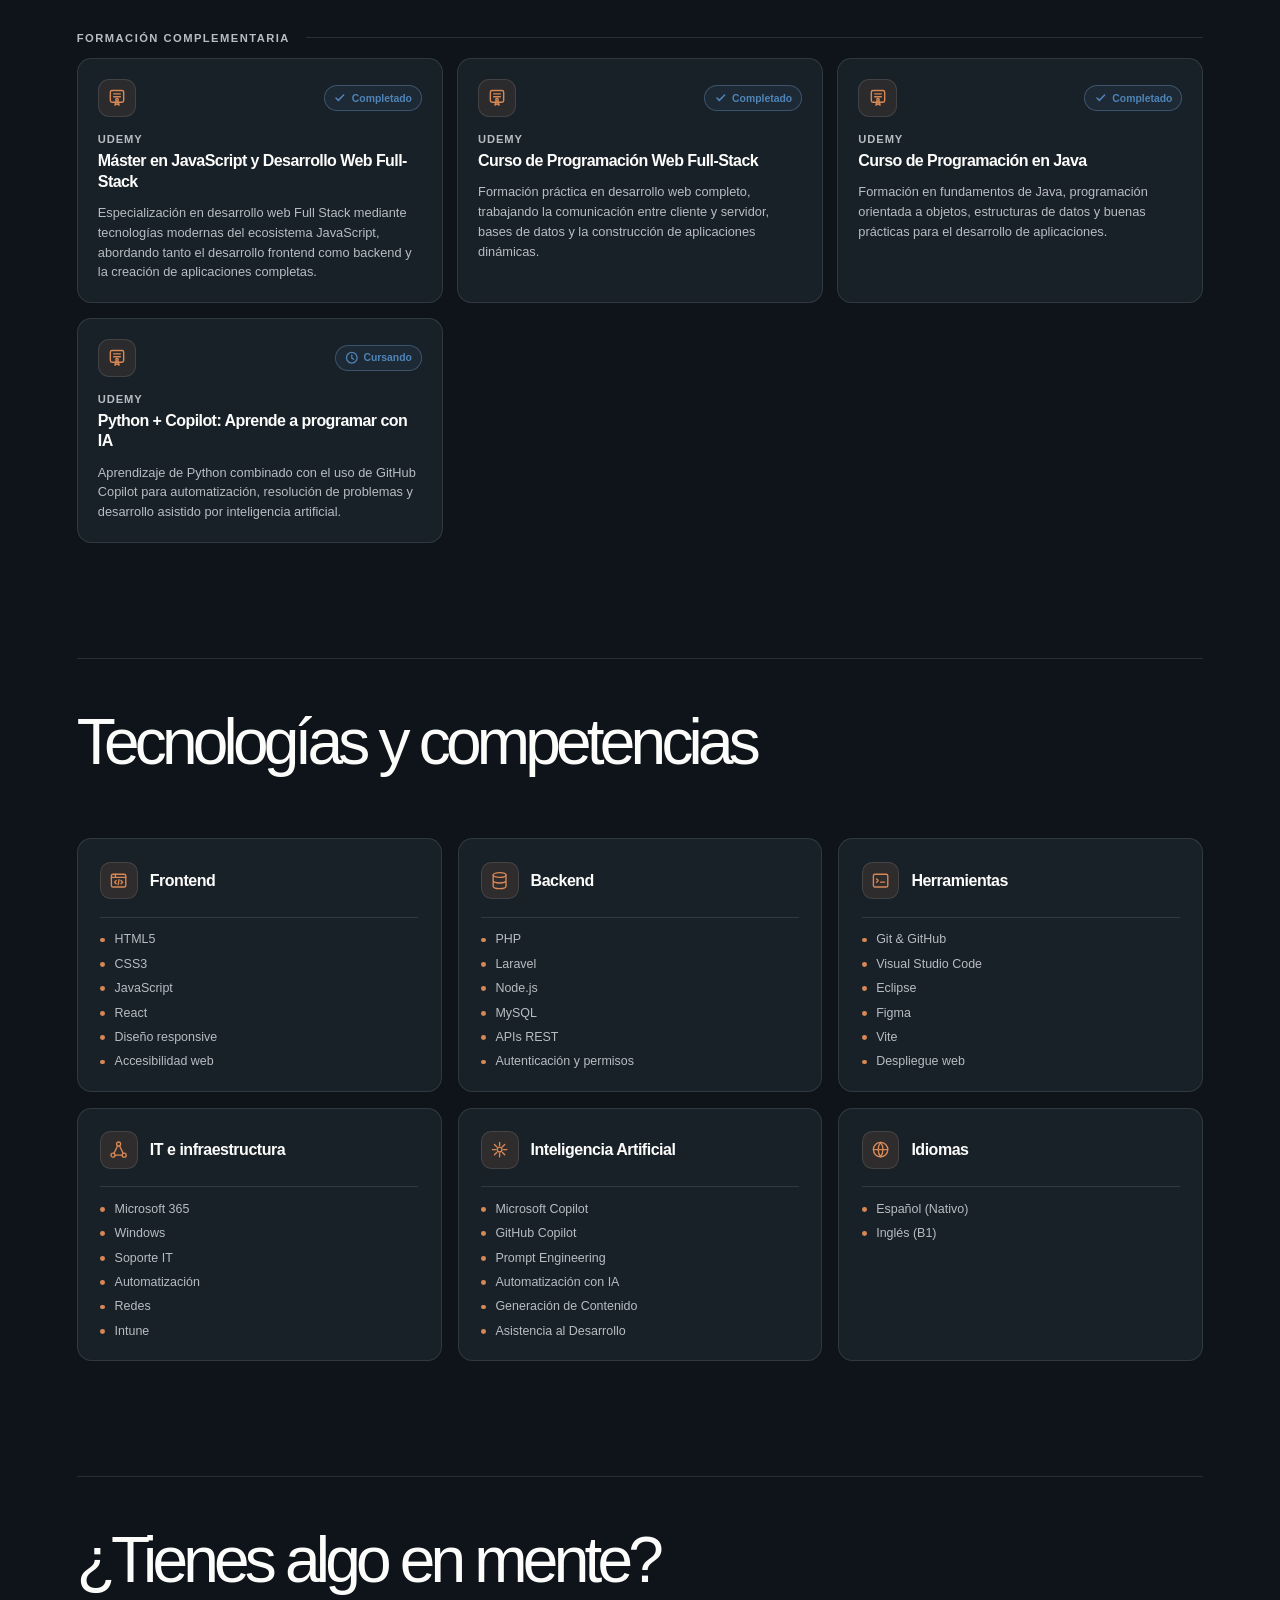
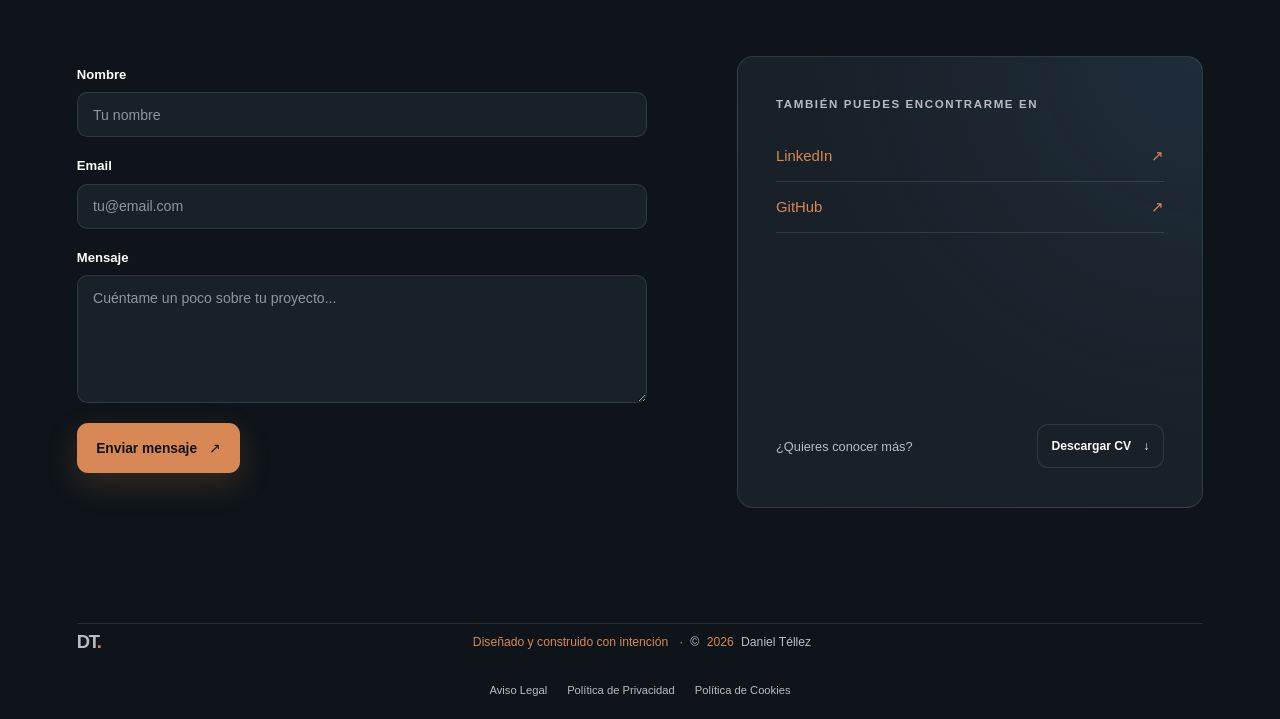
==== commit 398e5933: "Add bilingual legal pages and clean portfolio code Co-authored-by: Copilot <223556219+Copilot@users." ====
--- a/index.html
+++ b/index.html
@@ -16,6 +16,7 @@
     </head>
     <body data-theme="dark">
         <main>
+            <a class="site-skip-link" href="#portfolio-title" data-skip-to-content data-i18n="skipToContent">Saltar al contenido</a>
             <section class="intro" id="intro" aria-label="Introducción" data-i18n-aria="introLabel">
                 <div class="intro-stage">
                     <div class="intro-camera" aria-hidden="true">
@@ -43,7 +44,7 @@
                 </div>
             </section>
 
-            <section class="portfolio" id="portfolio" aria-labelledby="portfolio-title">
+            <section class="portfolio" id="portfolio" aria-labelledby="portfolio-title" inert>
                 <header class="site-header">
                     <div class="header-brand">
                         <a class="wordmark" href="#intro" aria-label="Volver al inicio" data-i18n-aria="homeLabel">
@@ -220,7 +221,10 @@
                                     <h3 data-i18n="project1Title">Backup Monitor</h3>
                                     <p data-i18n="project1Description">Sistema de monitorización diseñado para ofrecer visibilidad completa sobre las copias de seguridad de los laboratorios. Automatiza la recopilación de datos, clasifica estados de funcionamiento, genera informes Excel y proporciona un panel web centralizado para detectar incidencias de forma rápida y eficiente.</p>
                                     <div class="tag-list"><span>Python</span><span>PowerShell</span><span>JavaScript</span><span>HTML</span><span>CSS</span><span>JSON</span><span>Excel</span></div>
-                                    <a class="project-link" href="assets/images/backup/completa_backup.png" data-project-preview data-project-gallery="backup" aria-haspopup="dialog"><span data-i18n="projectLink">Ver proyecto</span> <span aria-hidden="true">↗</span></a>
+                                    <div class="project-card__actions">
+                                        <a class="project-link" href="assets/images/backup/completa_backup.png" data-project-preview data-project-gallery="backup" aria-haspopup="dialog"><span data-i18n="projectLink">Ver proyecto</span> <span aria-hidden="true">↗</span></a>
+                                        <a class="project-link" href="https://github.com/danitellezdev/BackupMonitor" target="_blank" rel="noopener noreferrer"><span data-i18n="projectRepositoryLink">GitHub</span> <span aria-hidden="true">↗</span></a>
+                                    </div>
                                 </div>
                             </article>
                             <article class="project-card reveal">
@@ -241,6 +245,7 @@
                                     <div class="project-card__actions">
                                         <a class="project-link" href="assets/images/danitellez.es/danitellez.es_.png" data-project-preview data-project-gallery="danitellez" aria-haspopup="dialog"><span data-i18n="projectLink">Ver proyecto</span> <span aria-hidden="true">↗</span></a>
                                         <a class="project-link" href="https://danitellez.es/" target="_blank" rel="noopener noreferrer"><span data-i18n="projectWebsiteLink">Ver sitio</span> <span aria-hidden="true">↗</span></a>
+                                        <a class="project-link" href="https://github.com/danitellezdev/DaniTellez-Web" target="_blank" rel="noopener noreferrer"><span data-i18n="projectRepositoryLink">GitHub</span> <span aria-hidden="true">↗</span></a>
                                     </div>
                                 </div>
                             </article>
@@ -258,7 +263,10 @@
                                     <h3 data-i18n="project3Title">LiberArte</h3>
                                     <p data-i18n="project3Description">Aplicación web desarrollada para digitalizar y centralizar la gestión de un centro infantil de actividades artísticas. Incorpora distintos niveles de acceso, paneles personalizados y una arquitectura basada en API que conecta una interfaz moderna con un sistema de gestión completo para administradores, empleados y tutores.</p>
                                     <div class="tag-list"><span>Laravel</span><span>PHP</span><span>React</span><span>MySQL</span><span>Vite</span><span>API REST</span></div>
-                                    <a class="project-link" href="assets/images/liberarte/localhost_5173_.png" data-project-preview data-project-gallery="liberarte" aria-haspopup="dialog"><span data-i18n="projectLink">Ver proyecto</span> <span aria-hidden="true">↗</span></a>
+                                    <div class="project-card__actions">
+                                        <a class="project-link" href="assets/images/liberarte/localhost_5173_.png" data-project-preview data-project-gallery="liberarte" aria-haspopup="dialog"><span data-i18n="projectLink">Ver proyecto</span> <span aria-hidden="true">↗</span></a>
+                                        <a class="project-link" href="https://github.com/danitellezdev/LiberArte" target="_blank" rel="noopener noreferrer"><span data-i18n="projectRepositoryLink">GitHub</span> <span aria-hidden="true">↗</span></a>
+                                    </div>
                                 </div>
                             </article>
                             <article class="project-card reveal">
@@ -278,6 +286,7 @@
                                     <div class="project-card__actions">
                                         <a class="project-link" href="assets/images/verbquest/dominaverbos.png" data-project-preview data-project-gallery="verbquest" aria-haspopup="dialog"><span data-i18n="projectLink">Ver proyecto</span> <span aria-hidden="true">↗</span></a>
                                         <a class="project-link" href="https://danitellezdev.github.io/VerbQuest/" target="_blank" rel="noopener noreferrer"><span data-i18n="projectWebsiteLink">Ver sitio</span> <span aria-hidden="true">↗</span></a>
+                                        <a class="project-link" href="https://github.com/danitellezdev/VerbQuest" target="_blank" rel="noopener noreferrer"><span data-i18n="projectRepositoryLink">GitHub</span> <span aria-hidden="true">↗</span></a>
                                     </div>
                                 </div>
                             </article>
@@ -571,6 +580,11 @@
                     <footer class="site-footer">
                         <a class="wordmark" href="#portfolio" aria-label="Volver arriba" data-i18n-aria="backToTopLabel">DT<span>.</span></a>
                         <p><span data-i18n="footerCredit">Diseñado y construido con intención</span> <span>·</span> © <span data-current-year>2026</span> Daniel Téllez</p>
+                        <nav class="site-footer__legal" aria-label="Información legal" data-i18n-aria="footerLegalNavLabel">
+                            <a href="aviso-legal.html" data-i18n="footerLegalNotice" data-i18n-href="legalNoticeHref">Aviso Legal</a>
+                            <a href="privacidad.html" data-i18n="footerPrivacyPolicy" data-i18n-href="privacyPolicyHref">Política de Privacidad</a>
+                            <a href="cookies.html" data-i18n="footerCookiePolicy" data-i18n-href="cookiePolicyHref">Política de Cookies</a>
+                        </nav>
                         <a class="back-to-top" href="#portfolio" data-back-to-top><span data-i18n="footerBackToTop">Volver al inicio</span> ↑</a>
                     </footer>
                 </div>
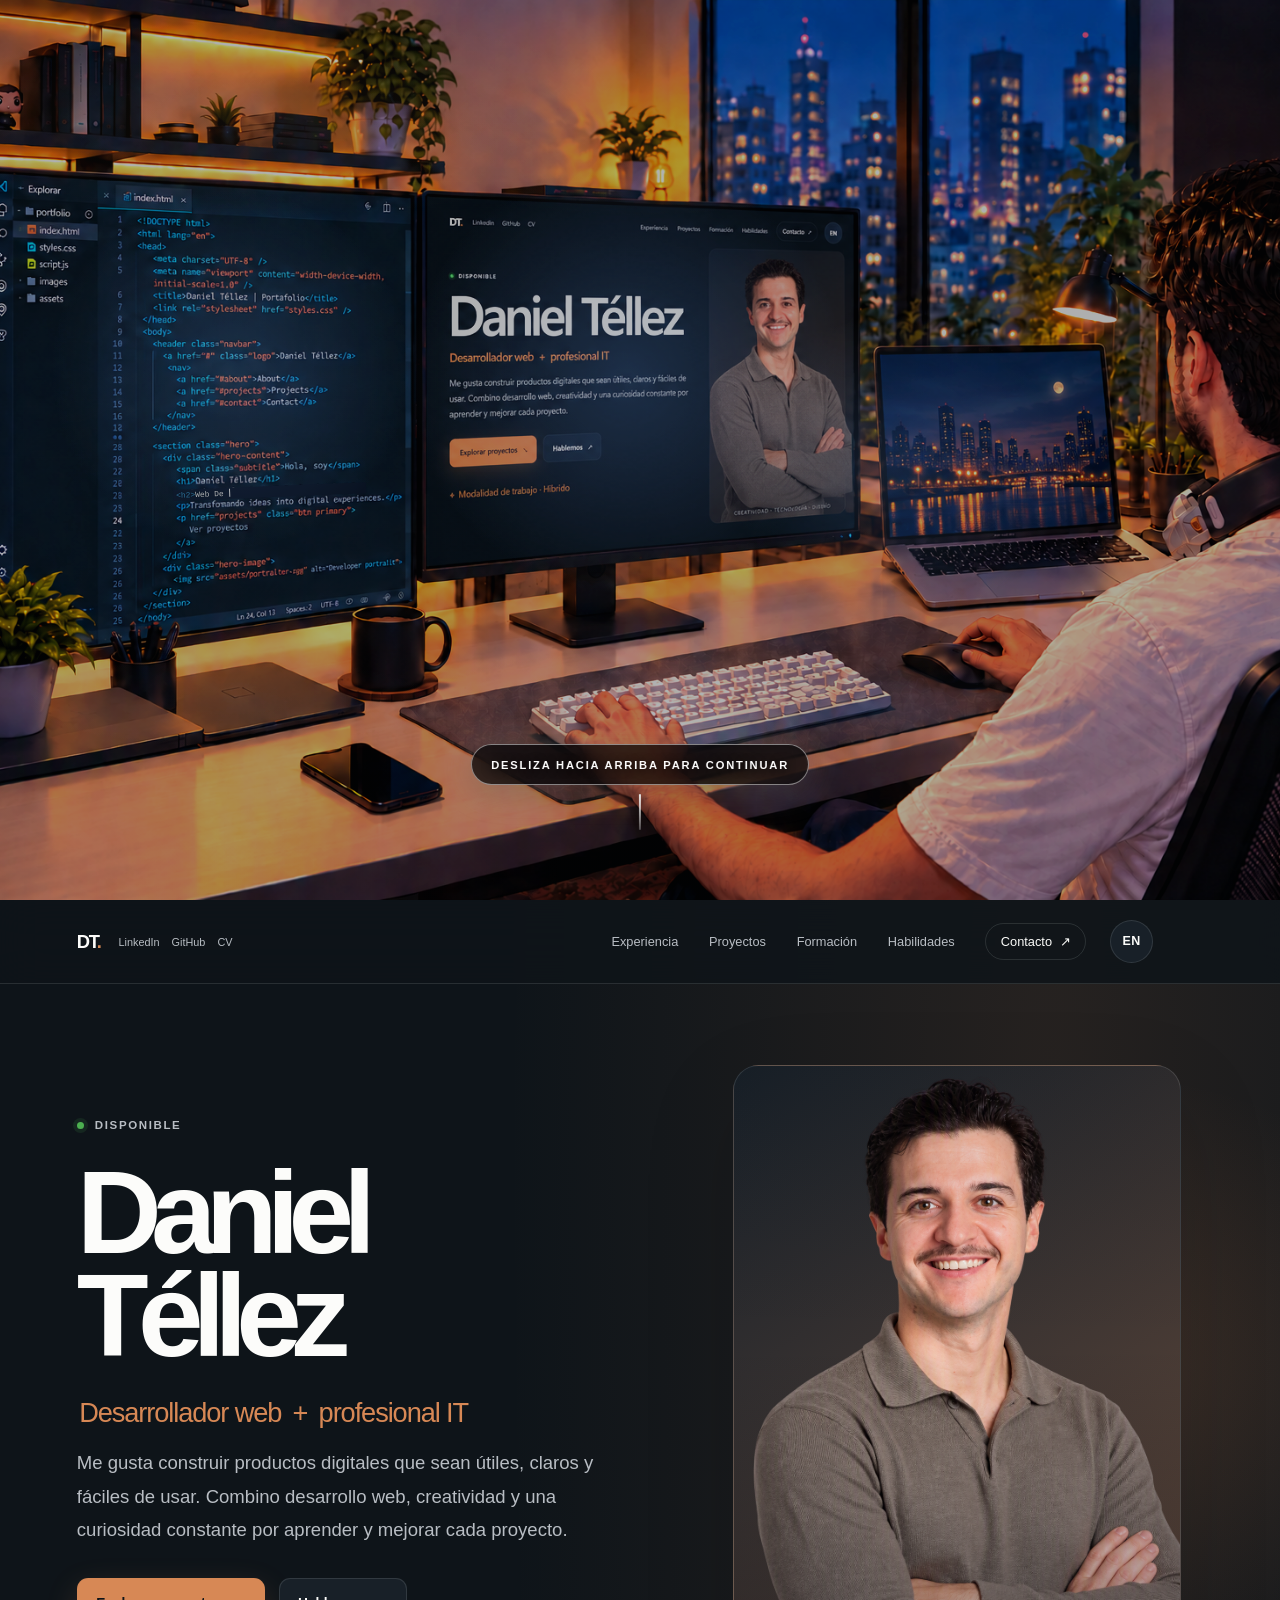
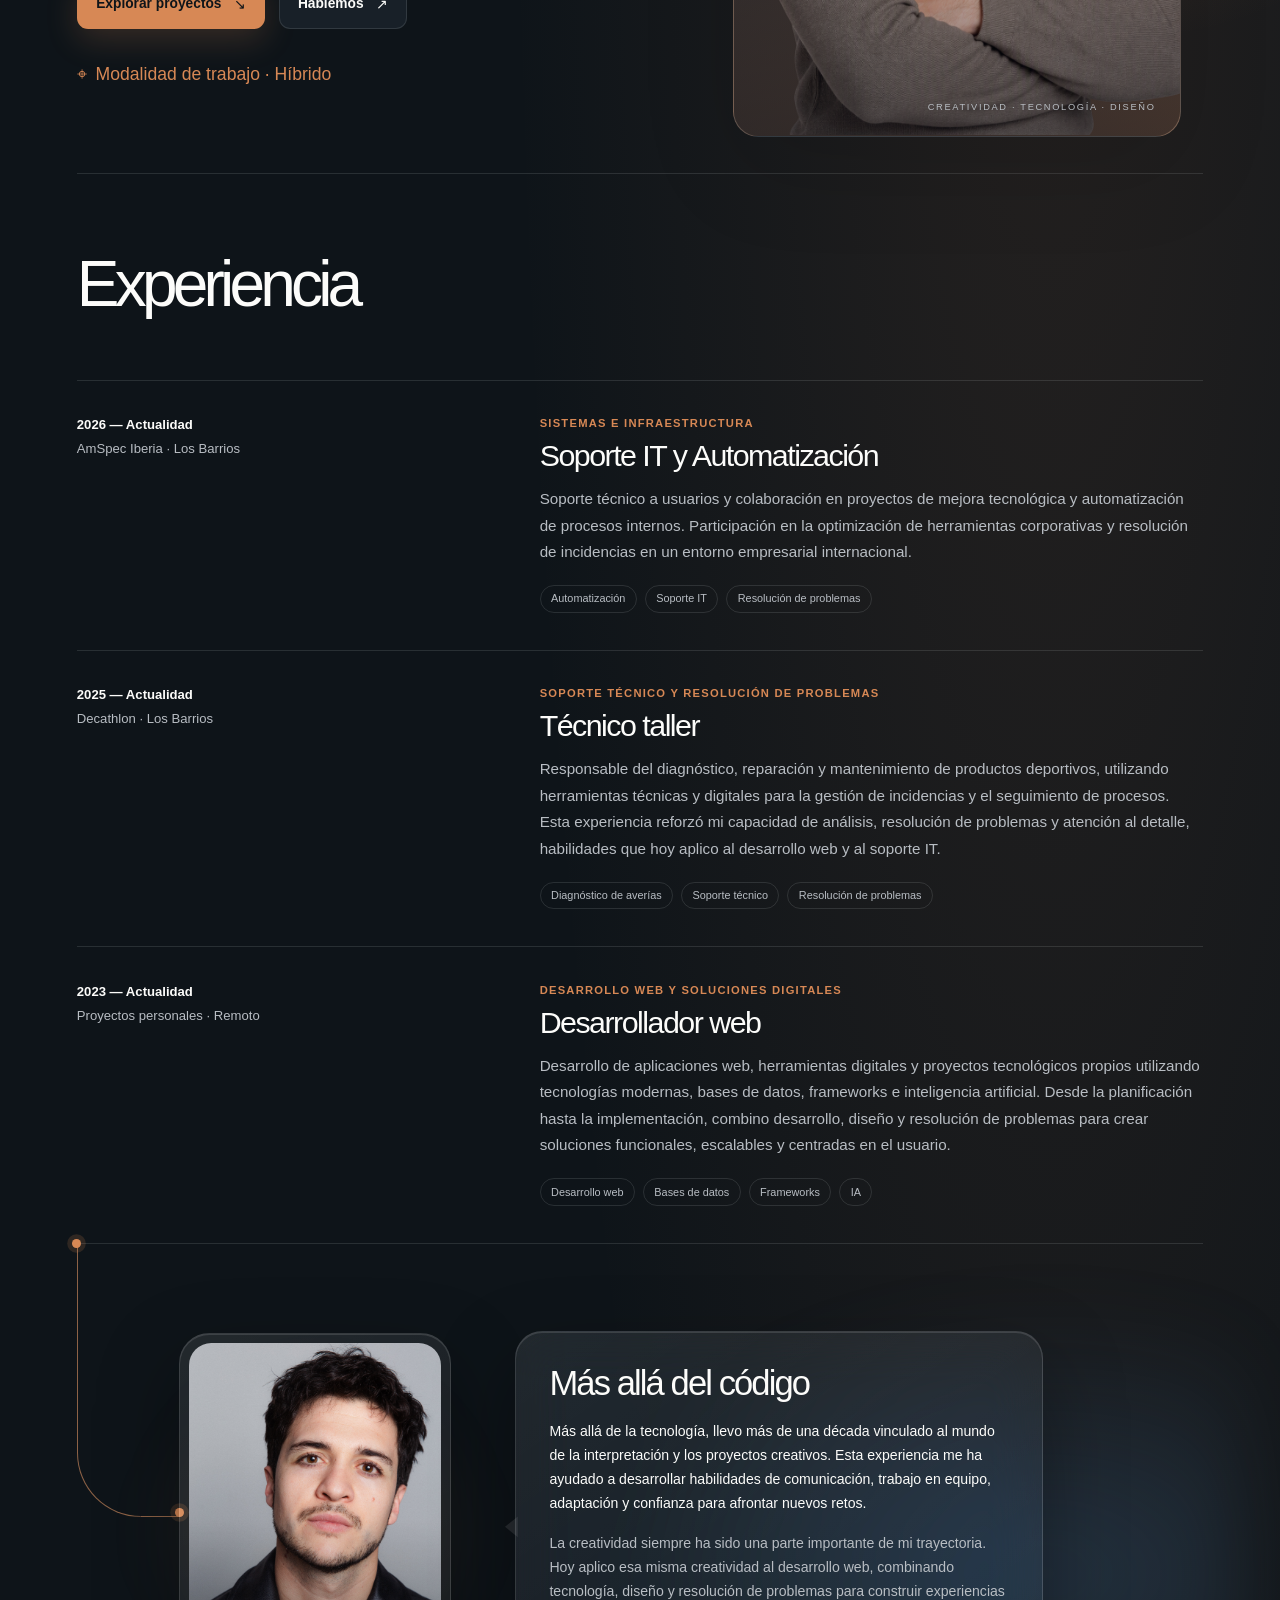
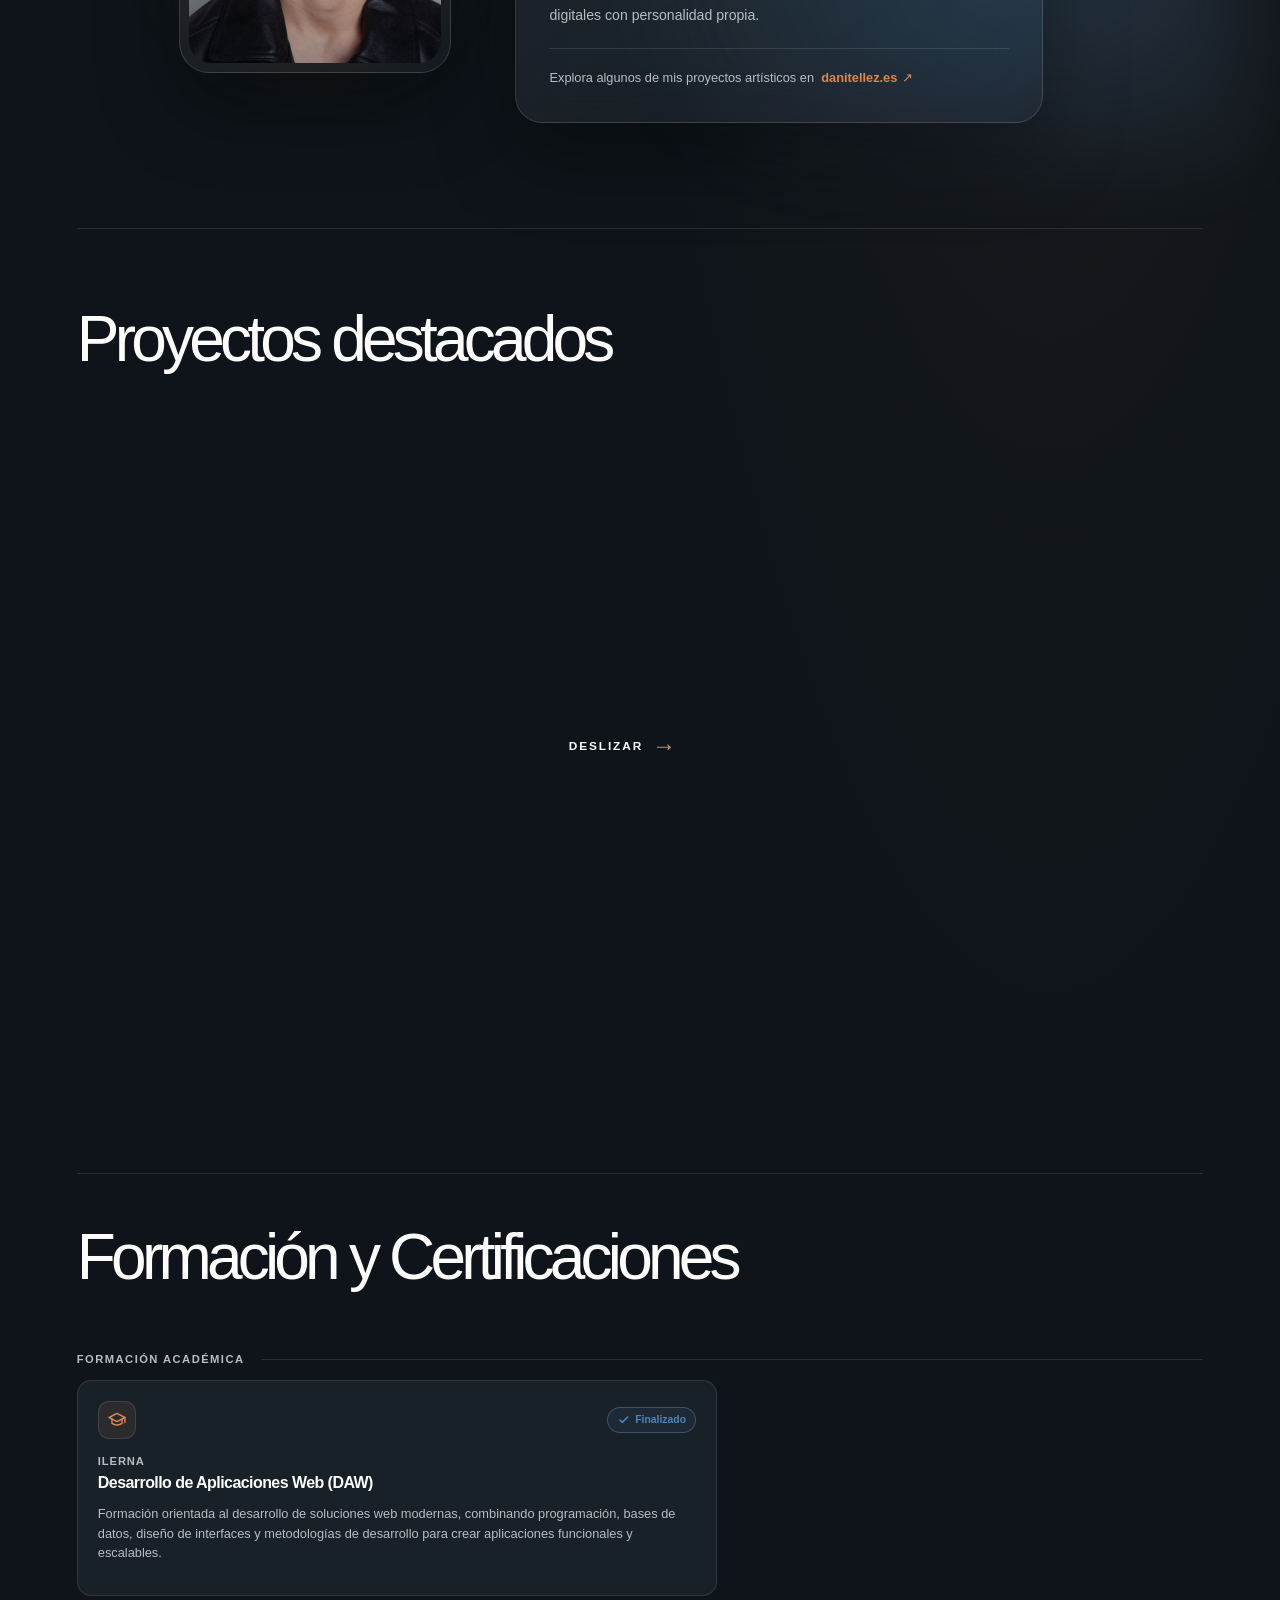
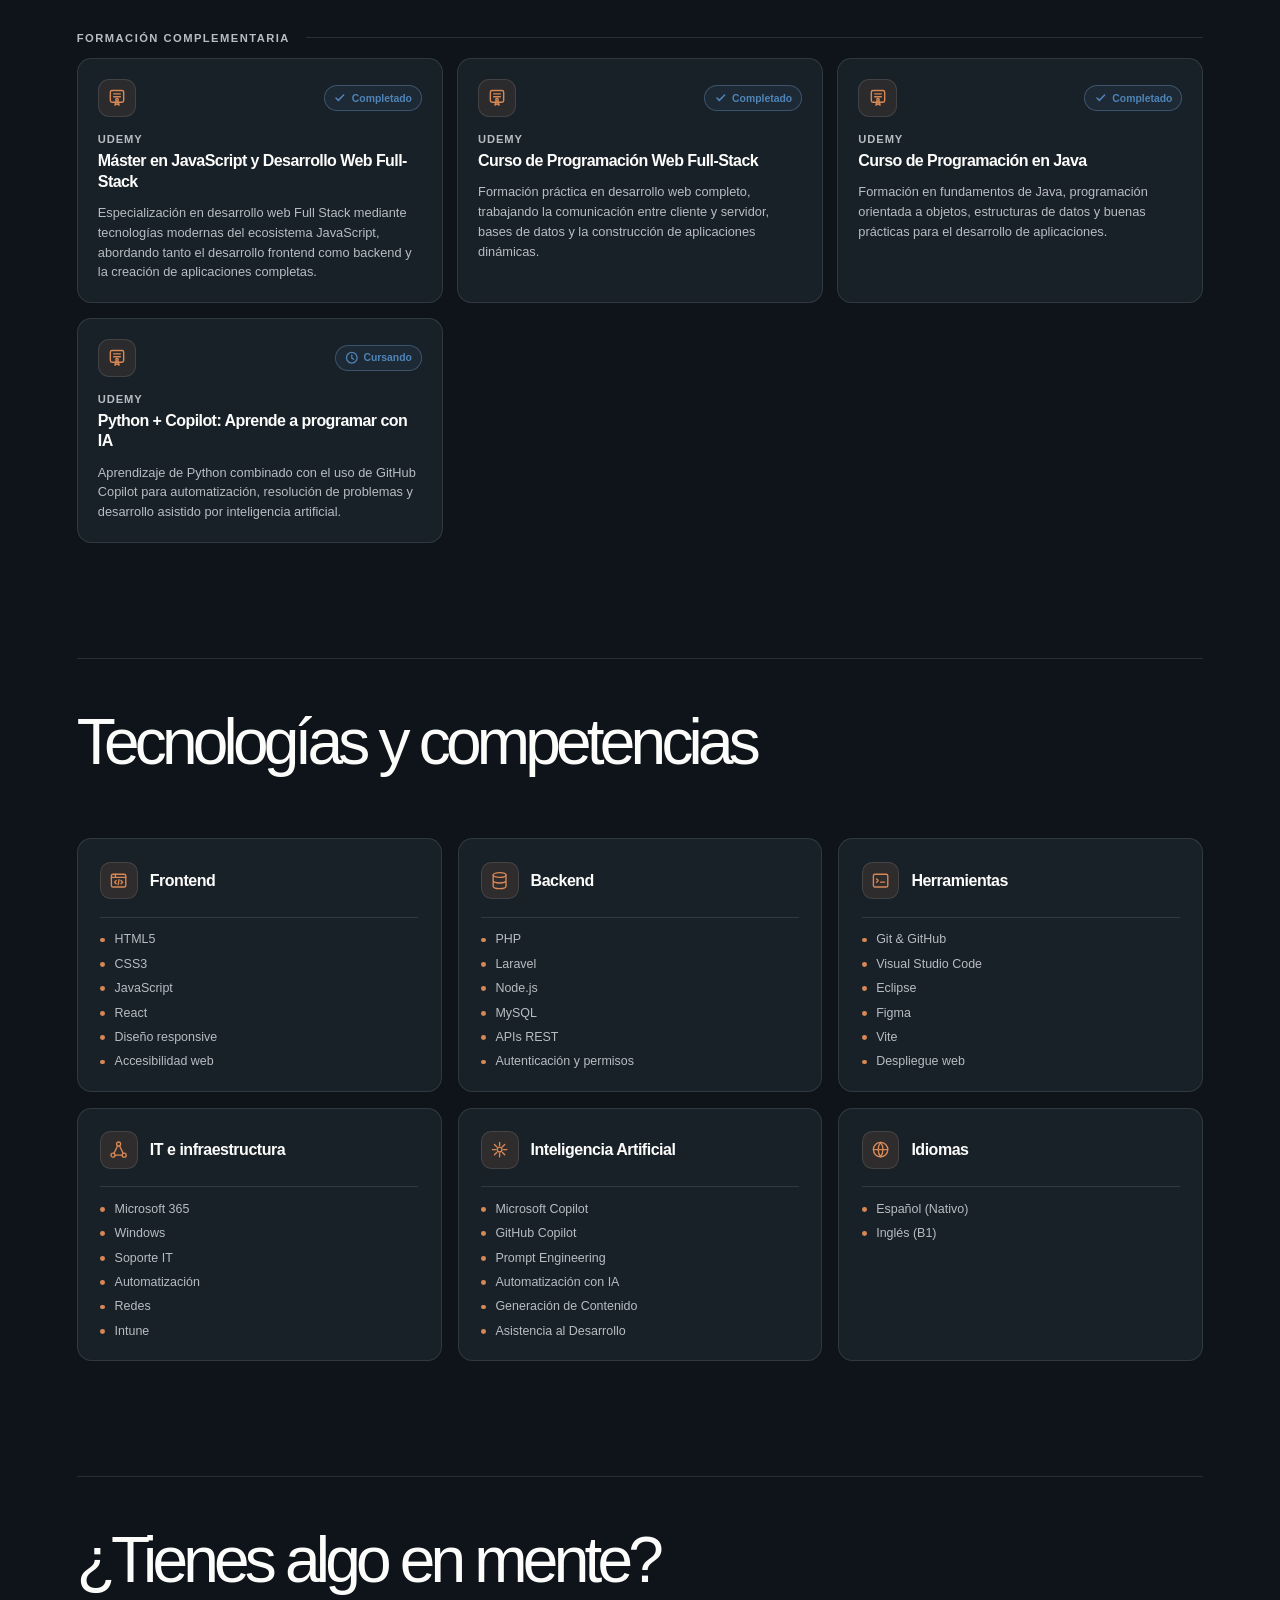
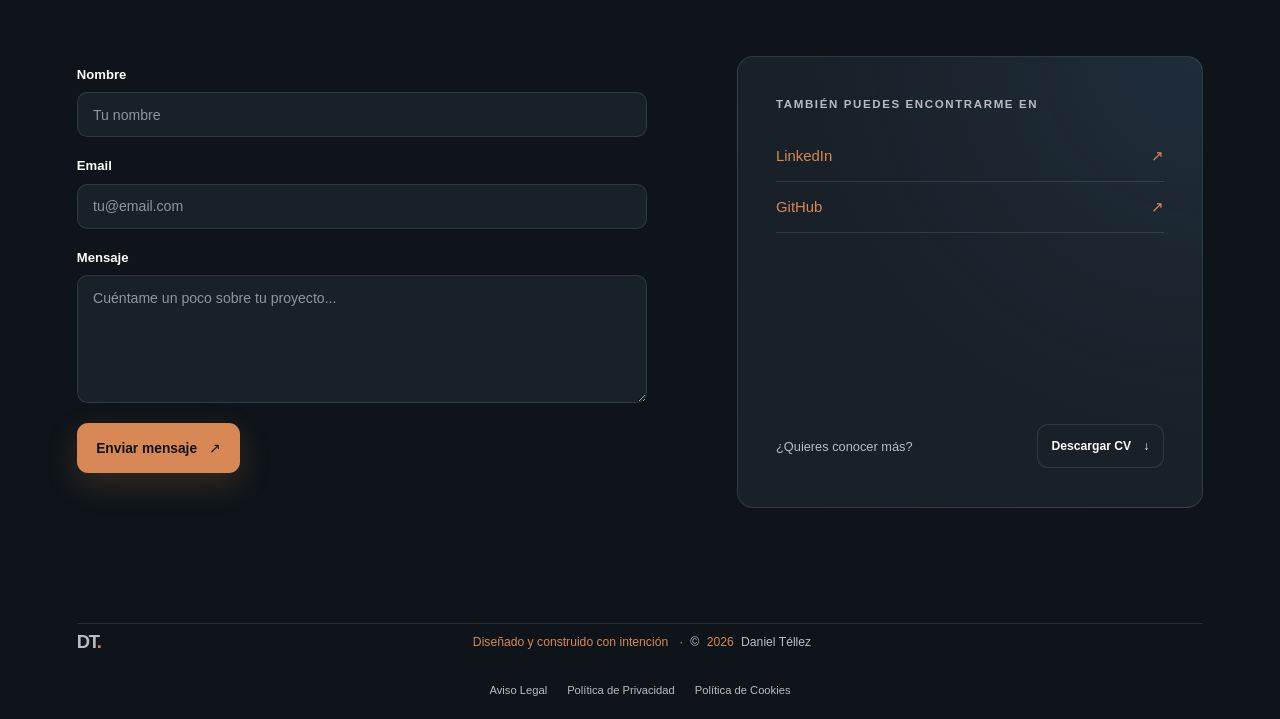
==== commit 54f003a5: "Add portfolio SEO metadata and sitemap Co-authored-by: Copilot <223556219+Copilot@users.noreply.gith" ====
--- a/index.html
+++ b/index.html
@@ -6,10 +6,89 @@
         <meta name="theme-color" content="#0e1419">
         <meta
             name="description"
-            content="Daniel Téllez — desarrollo web e interfaces digitales."
+            content="Portfolio de Daniel Téllez, desarrollador web y profesional de soporte IT en Andalucía. Explora proyectos, experiencia técnica, automatización y contacto."
             data-i18n-content="metaDescription"
         >
-        <title>Daniel Téllez — Desarrollador web</title>
+        <meta name="robots" content="index,follow,max-image-preview:large">
+        <link rel="canonical" href="https://danieltellez.dev/">
+        <link rel="alternate" hreflang="es-ES" href="https://danieltellez.dev/">
+        <link rel="alternate" hreflang="en" href="https://danieltellez.dev/?lang=en">
+        <link rel="alternate" hreflang="x-default" href="https://danieltellez.dev/">
+        <meta property="og:type" content="website">
+        <meta property="og:site_name" content="Daniel Téllez">
+        <meta property="og:title" content="Daniel Téllez | Desarrollador web y soporte IT en Andalucía" data-i18n-content="title">
+        <meta property="og:description" content="Portfolio de Daniel Téllez, desarrollador web y profesional de soporte IT en Andalucía. Explora proyectos, experiencia técnica, automatización y contacto." data-i18n-content="metaDescription">
+        <meta property="og:url" content="https://danieltellez.dev/">
+        <meta property="og:locale" content="es_ES" data-i18n-content="ogLocale">
+        <meta property="og:locale:alternate" content="en_US" data-i18n-content="ogLocaleAlternate">
+        <meta property="og:image" content="https://danieltellez.dev/assets/images/pc_setup.png">
+        <meta property="og:image:alt" content="Vista del portfolio web de Daniel Téllez en un escritorio">
+        <meta property="og:image:width" content="1918">
+        <meta property="og:image:height" content="911">
+        <meta name="twitter:card" content="summary_large_image">
+        <meta name="twitter:title" content="Daniel Téllez | Desarrollador web y soporte IT en Andalucía" data-i18n-content="title">
+        <meta name="twitter:description" content="Portfolio de Daniel Téllez, desarrollador web y profesional de soporte IT en Andalucía. Explora proyectos, experiencia técnica, automatización y contacto." data-i18n-content="metaDescription">
+        <meta name="twitter:image" content="https://danieltellez.dev/assets/images/pc_setup.png">
+        <meta name="twitter:image:alt" content="Vista del portfolio web de Daniel Téllez en un escritorio">
+        <title>Daniel Téllez | Desarrollador web y soporte IT en Andalucía</title>
+        <script type="application/ld+json">
+            {
+                "@context": "https://schema.org",
+                "@graph": [
+                    {
+                        "@type": "WebSite",
+                        "@id": "https://danieltellez.dev/#website",
+                        "url": "https://danieltellez.dev/",
+                        "name": "Portfolio de Daniel Téllez",
+                        "inLanguage": ["es-ES", "en"],
+                        "publisher": {
+                            "@id": "https://danieltellez.dev/#person"
+                        }
+                    },
+                    {
+                        "@type": "ProfilePage",
+                        "@id": "https://danieltellez.dev/#profile",
+                        "url": "https://danieltellez.dev/",
+                        "name": "Daniel Téllez | Desarrollador web y soporte IT en Andalucía",
+                        "isPartOf": {
+                            "@id": "https://danieltellez.dev/#website"
+                        },
+                        "mainEntity": {
+                            "@id": "https://danieltellez.dev/#person"
+                        },
+                        "inLanguage": ["es-ES", "en"]
+                    },
+                    {
+                        "@type": "Person",
+                        "@id": "https://danieltellez.dev/#person",
+                        "name": "Daniel Téllez",
+                        "alternateName": "Daniel Tellez",
+                        "url": "https://danieltellez.dev/",
+                        "image": "https://danieltellez.dev/assets/images/Perfil1.png",
+                        "jobTitle": "Desarrollador web y profesional de soporte IT",
+                        "description": "Desarrollador web y profesional de soporte IT en Andalucía, España.",
+                        "email": "danitellez.dev@gmail.com",
+                        "address": {
+                            "@type": "PostalAddress",
+                            "addressRegion": "Andalucía",
+                            "addressCountry": "ES"
+                        },
+                        "sameAs": [
+                            "https://www.linkedin.com/in/daniel-t%C3%A9llez-mart%C3%ADn-0aa8bb448/",
+                            "https://github.com/danitellezdev"
+                        ],
+                        "knowsAbout": [
+                            "Desarrollo web",
+                            "Soporte IT",
+                            "Automatización de procesos",
+                            "Desarrollo frontend",
+                            "Desarrollo backend",
+                            "Bases de datos"
+                        ]
+                    }
+                ]
+            }
+        </script>
         <link rel="preload" as="image" href="assets/images/Setup.png">
         <link rel="stylesheet" href="css/main.css">
         <script type="module" src="js/main.js"></script>
@@ -25,6 +104,8 @@
                                 class="intro-image"
                                 src="assets/images/Setup.png"
                                 alt=""
+                                width="1536"
+                                height="1024"
                                 fetchpriority="high"
                             >
                             <div class="monitor-code-row" aria-hidden="true">
@@ -94,7 +175,7 @@
                             <p class="portfolio-hero__location reveal"><span aria-hidden="true">⌖</span> <span data-i18n="heroLocation">Modalidad de trabajo · Híbrido</span></p>
                         </div>
                         <div class="profile-visual reveal" role="img" aria-label="Retrato de Daniel Téllez" data-i18n-aria="profileImageLabel">
-                            <img class="profile-visual__photo" src="assets/images/Perfil1.png" alt="">
+                            <img class="profile-visual__photo" src="assets/images/Perfil1.png" alt="" width="1024" height="1536" decoding="async">
                             <span class="profile-visual__caption" data-i18n="profileCaption">CREATIVIDAD · TECNOLOGÍA · DISEÑO</span>
                         </div>
                     </section>
@@ -179,7 +260,7 @@
                                                 <b class="mock-nav__brand">DANI <em>TÉLLEZ</em></b>
                                                 <div class="mock-nav__links"><span>Filmografía</span><span>Book</span><span>Videobook</span><span>Prensa</span><span class="mock-nav__cta">Contacto ↗</span></div>
                                             </div>
-                                            <div class="mock-hero"><img src="assets/images/danitellez.jpg" alt="" loading="lazy" decoding="async"></div>
+                                            <div class="mock-hero">                                            <img src="assets/images/danitellez.jpg" alt="" width="1371" height="1920" loading="lazy" decoding="async"></div>
                                             <div class="mock-featured">
                                                 <small>Una selección de trabajos</small>
                                                 <strong>Proyectos destacados</strong>
@@ -214,6 +295,10 @@
                                         class="project-art__image"
                                         src="assets/images/backup/Tarjeta backup.png"
                                         alt="Panel de Backup Monitor con copias operativas, advertencias y errores"
+                                        width="1202"
+                                        height="597"
+                                        loading="lazy"
+                                        decoding="async"
                                     >
                                 </div>
                                 <div class="project-card__body">
@@ -233,8 +318,12 @@
                                     <img
                                         class="project-art__image--personal"
                                         src="assets/images/danitellez.es/tarjeta_danitellez.es.png"
-                                        alt="Retrato de Dani Téllez en la página de inicio de su portfolio artístico"
-                                        data-i18n-aria="project2ImageAlt"
+                                        alt="Captura de la portada de danitellez.es con un retrato profesional de Dani Téllez"
+                                        data-i18n-alt="project2ImageAlt"
+                                        width="1454"
+                                        height="943"
+                                        loading="lazy"
+                                        decoding="async"
                                     >
                                 </div>
                                 <div class="project-card__body">
@@ -256,6 +345,10 @@
                                         class="project-art__image project-art__image--liberarte"
                                         src="assets/images/liberarte/liberarte tarjeta .png"
                                         alt="Vista de la plataforma LiberArte para la gestión de actividades artísticas infantiles"
+                                        width="1554"
+                                        height="875"
+                                        loading="lazy"
+                                        decoding="async"
                                     >
                                 </div>
                                 <div class="project-card__body">
@@ -276,6 +369,10 @@
                                         class="project-art__image project-art__image--verbquest"
                                         src="assets/images/verbquest/tarjeta_verbQuest.png"
                                         alt="Tarjeta de presentación de la plataforma educativa VerbQuest"
+                                        width="1114"
+                                        height="465"
+                                        loading="lazy"
+                                        decoding="async"
                                     >
                                 </div>
                                 <div class="project-card__body">
@@ -568,7 +665,7 @@
                             <aside class="contact-card reveal" aria-label="Información de contacto" data-i18n-aria="contactInfoLabel">
                                 <p class="eyebrow" data-i18n="contactSocialEyebrow">También puedes encontrarme en</p>
                                 <a class="contact-card__link" href="https://www.linkedin.com/in/daniel-t%C3%A9llez-mart%C3%ADn-0aa8bb448/" target="_blank" rel="noopener noreferrer"><span data-i18n="linkedinPlaceholder">LinkedIn</span> <span aria-hidden="true">↗</span></a>
-                                <a class="contact-card__link" href="https://github.com/repos" target="_blank" rel="noopener noreferrer"><span data-i18n="githubPlaceholder">GitHub</span> <span aria-hidden="true">↗</span></a>
+                                <a class="contact-card__link" href="https://github.com/danitellezdev" target="_blank" rel="noopener noreferrer"><span data-i18n="githubPlaceholder">GitHub</span> <span aria-hidden="true">↗</span></a>
                                 <div class="contact-card__footer">
                                     <span data-i18n="cvPrompt">¿Quieres conocer más?</span>
                                     <a class="button button--secondary" href="assets/CV/CV-DaniTellez.pdf" download><span data-i18n="cvDownload">Descargar CV</span> <span aria-hidden="true">↓</span></a>
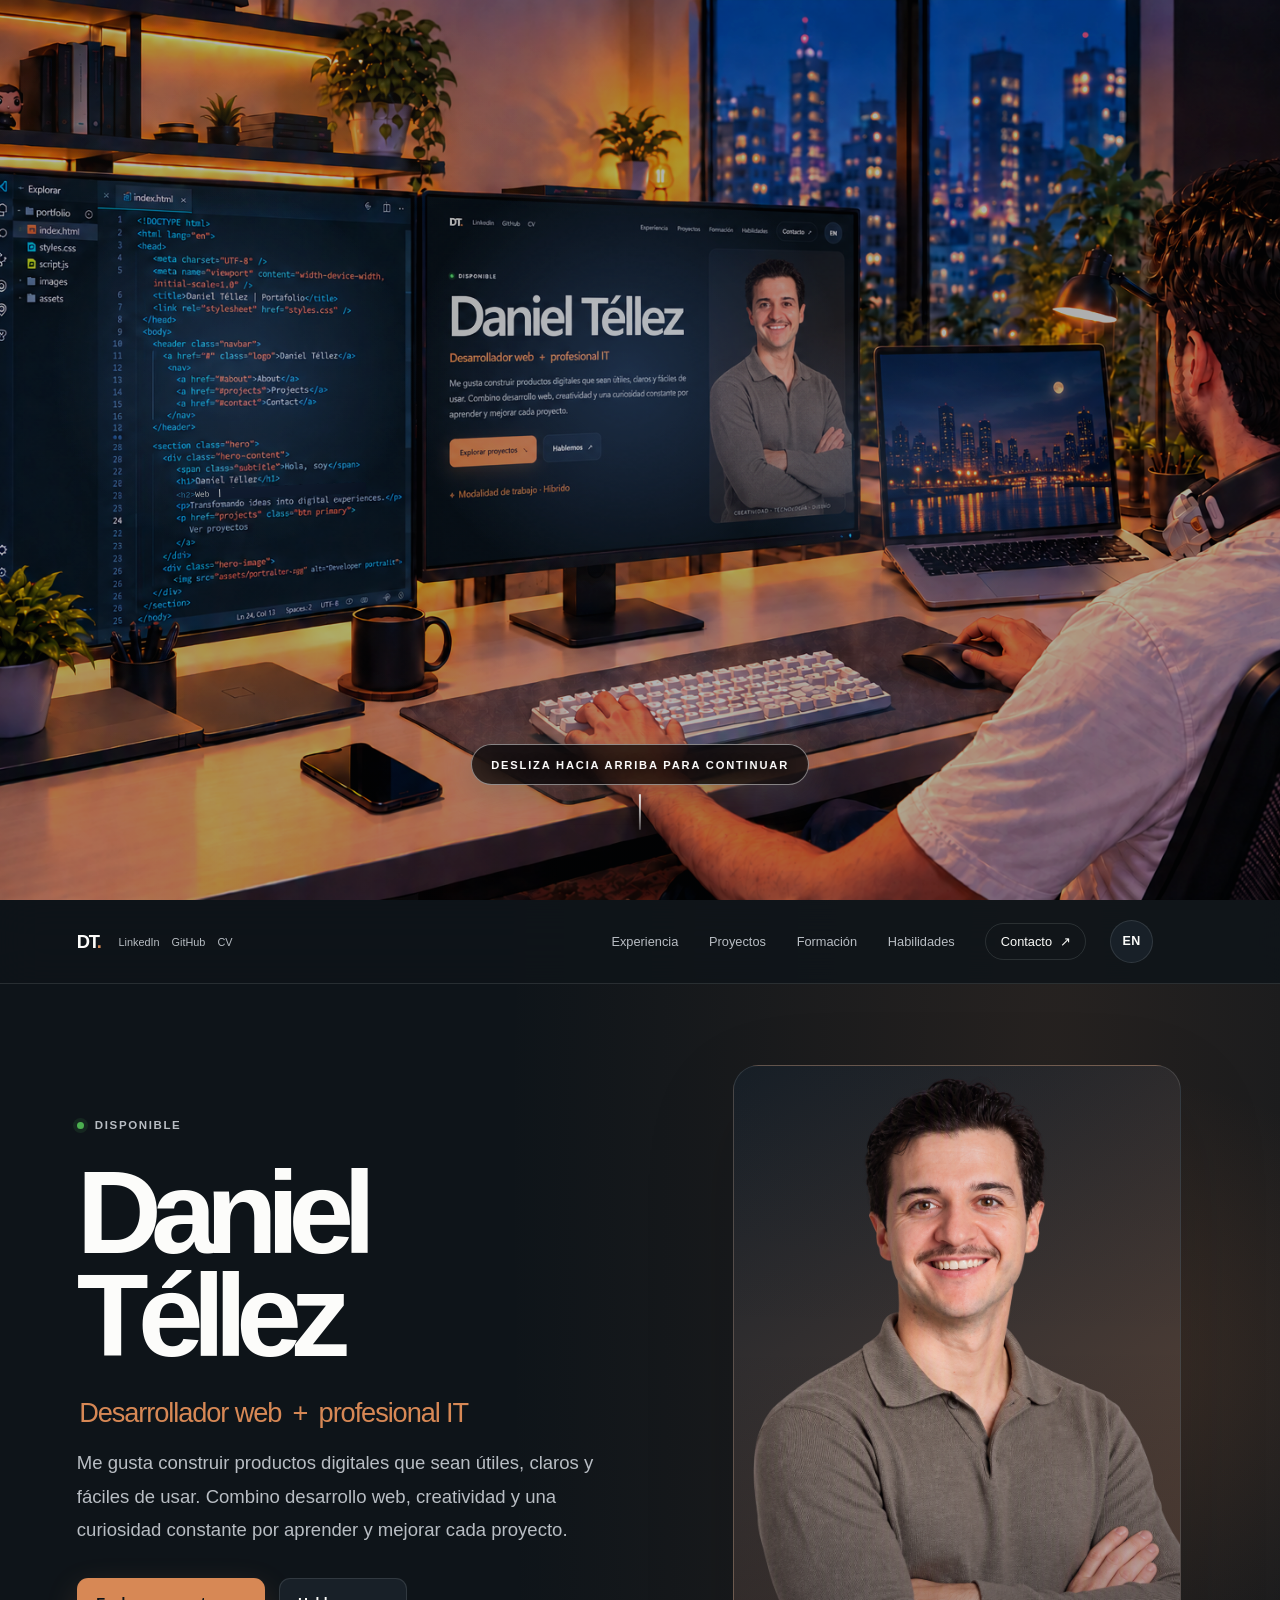
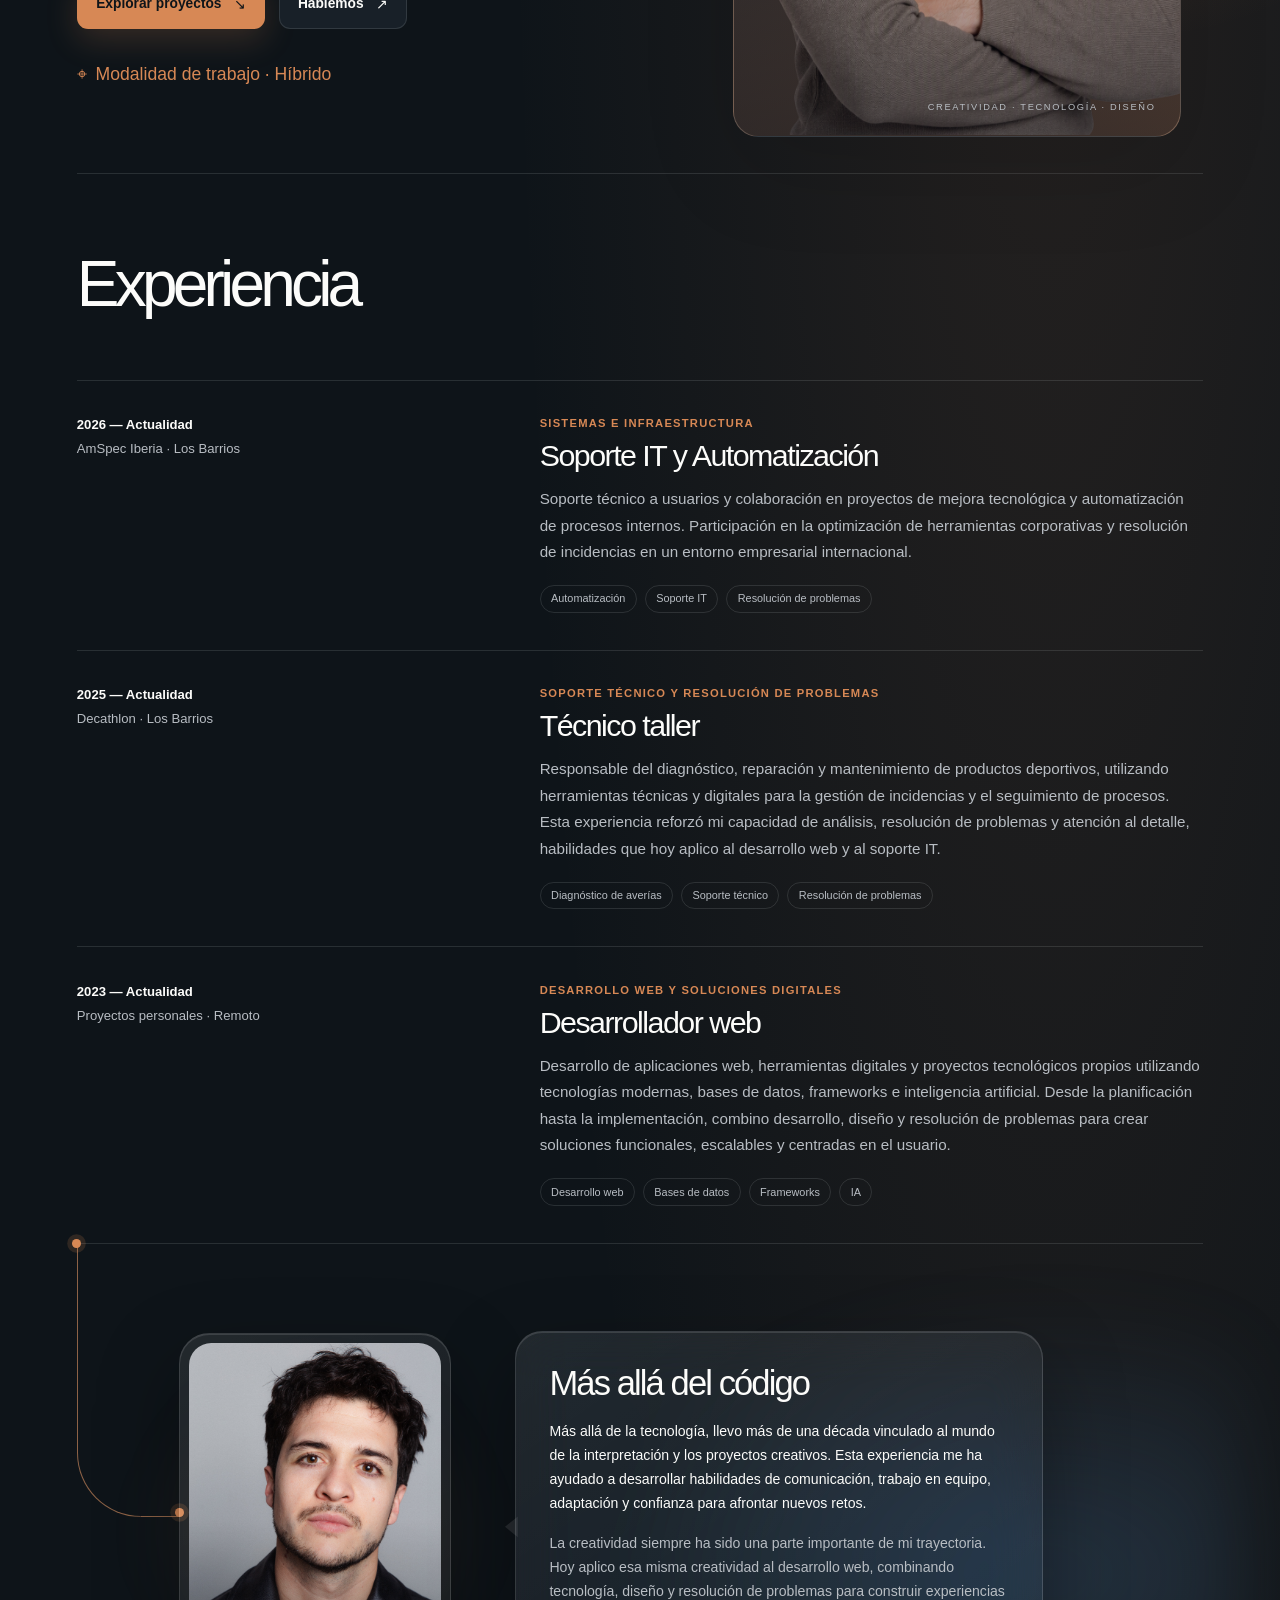
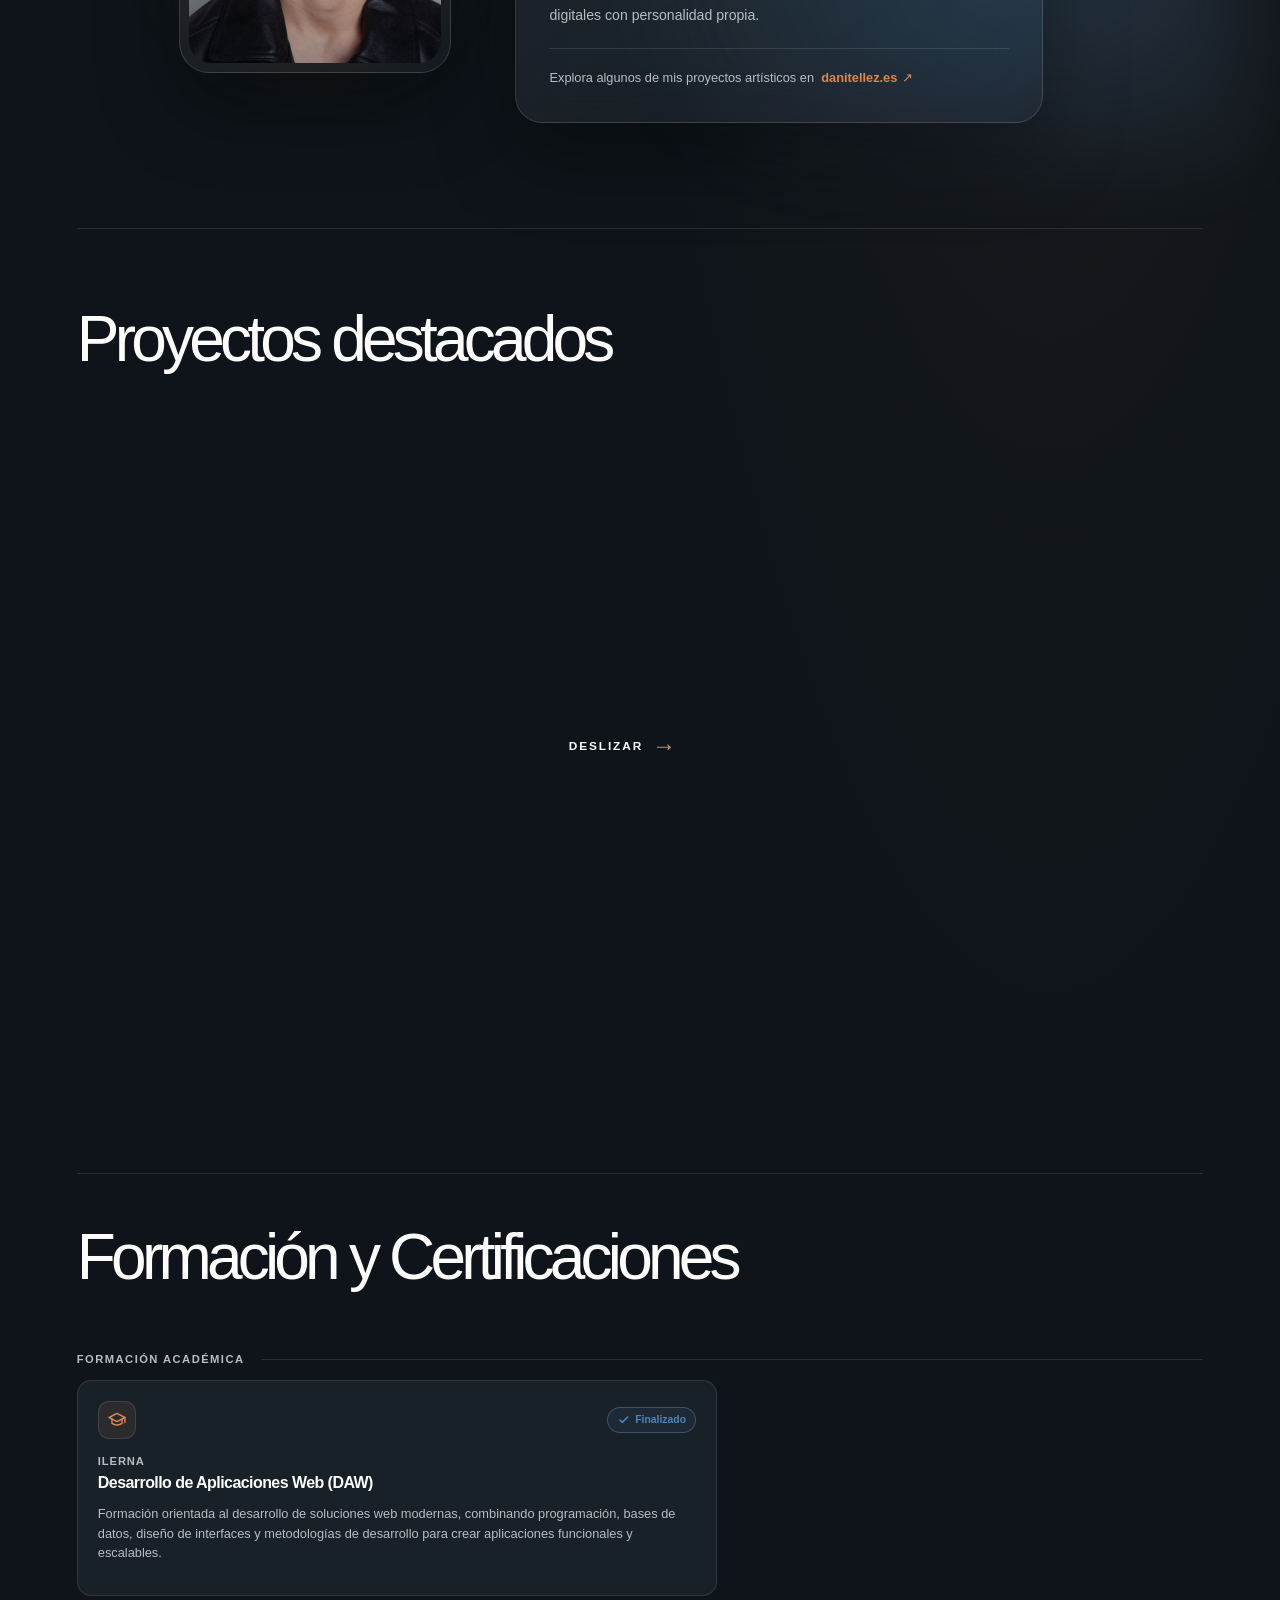
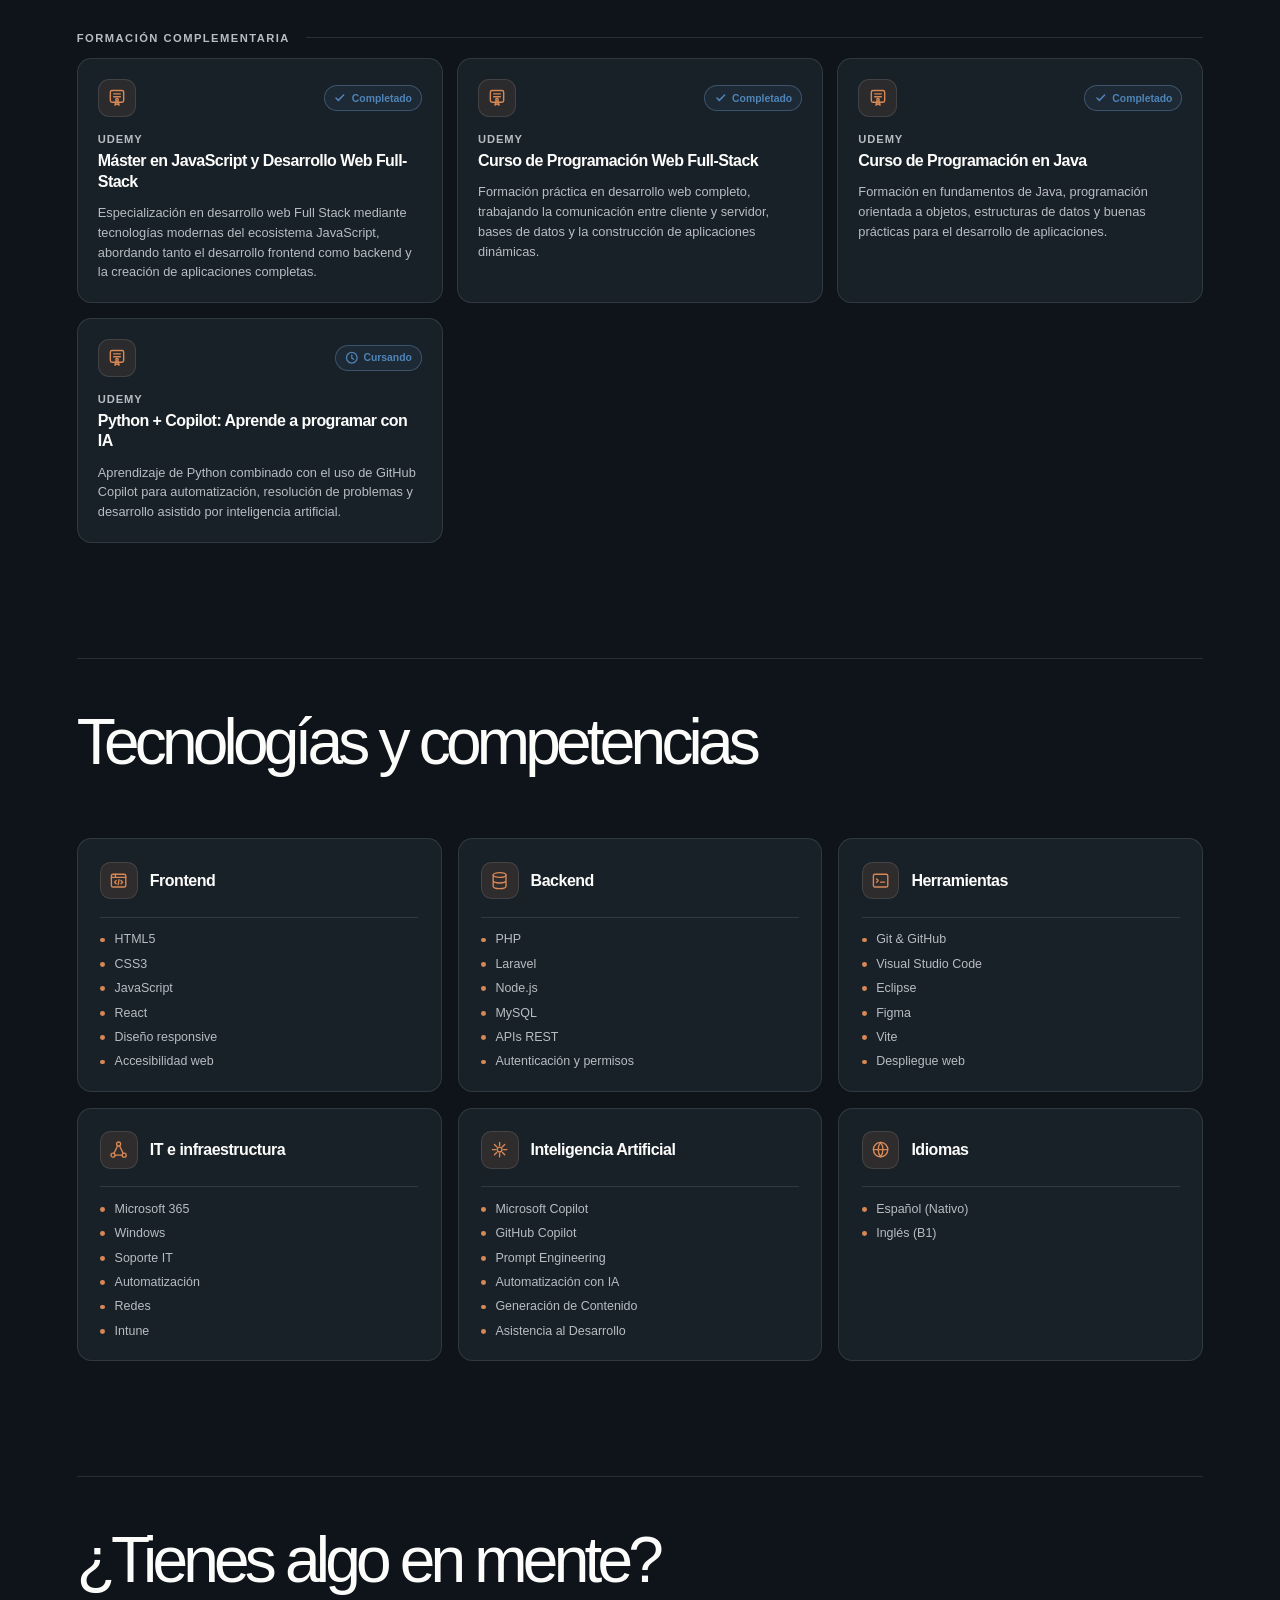
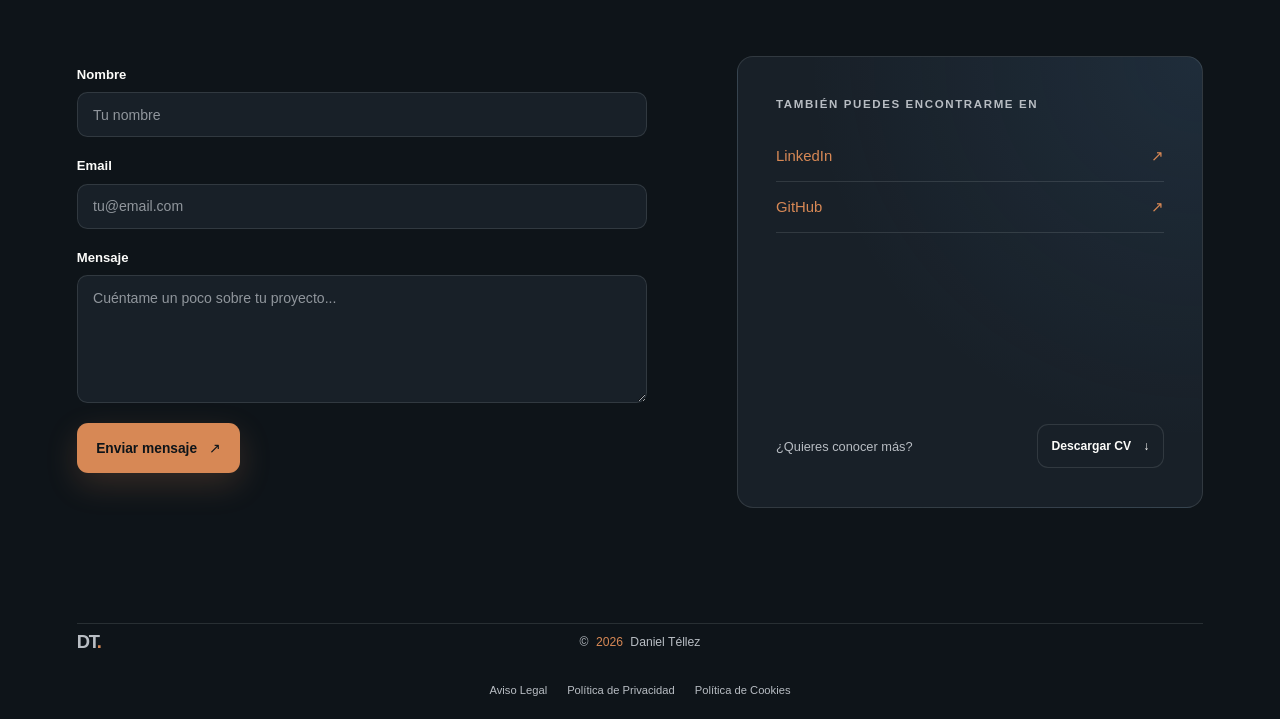
==== commit dca2e0c5: "Remove footer design credit Co-authored-by: Copilot <223556219+Copilot@users.noreply.github.com>" ====
--- a/index.html
+++ b/index.html
@@ -676,7 +676,7 @@
 
                     <footer class="site-footer">
                         <a class="wordmark" href="#portfolio" aria-label="Volver arriba" data-i18n-aria="backToTopLabel">DT<span>.</span></a>
-                        <p><span data-i18n="footerCredit">Diseñado y construido con intención</span> <span>·</span> © <span data-current-year>2026</span> Daniel Téllez</p>
+                        <p>© <span data-current-year>2026</span> Daniel Téllez</p>
                         <nav class="site-footer__legal" aria-label="Información legal" data-i18n-aria="footerLegalNavLabel">
                             <a href="aviso-legal.html" data-i18n="footerLegalNotice" data-i18n-href="legalNoticeHref">Aviso Legal</a>
                             <a href="privacidad.html" data-i18n="footerPrivacyPolicy" data-i18n-href="privacyPolicyHref">Política de Privacidad</a>
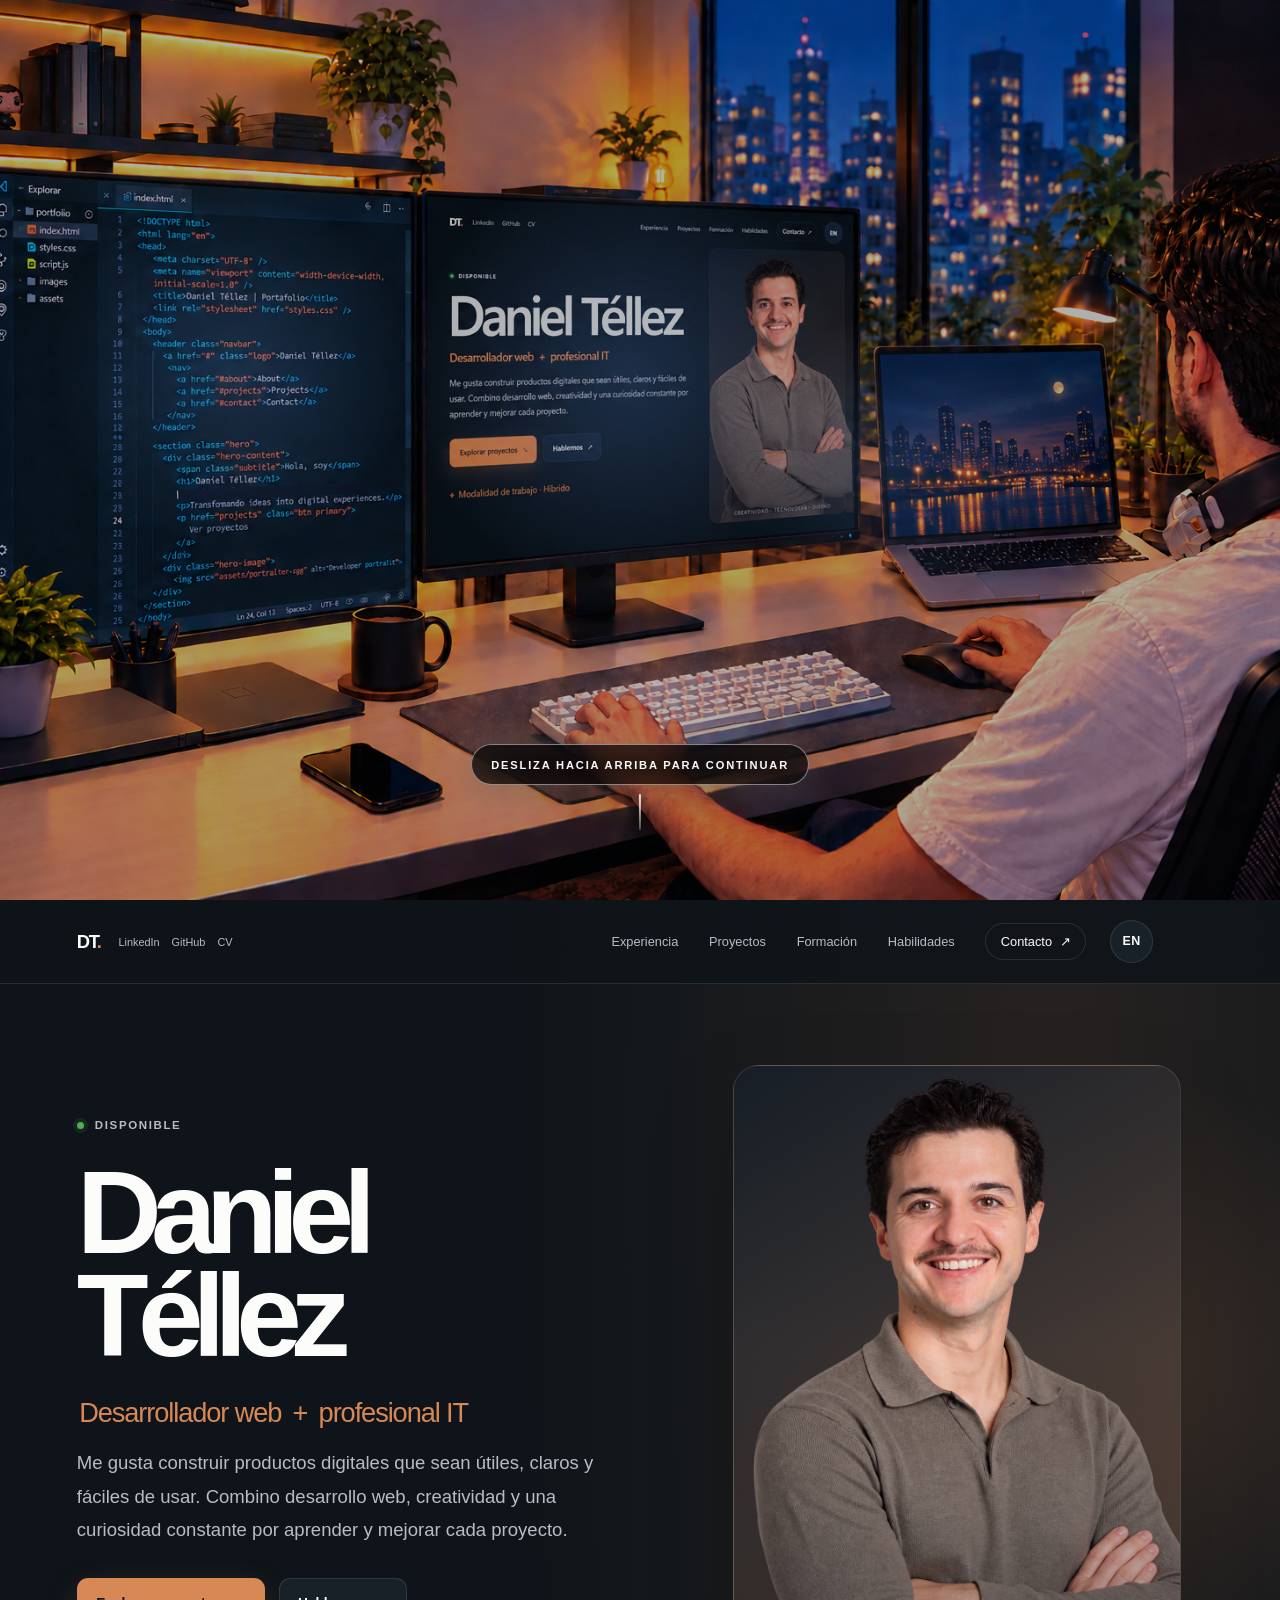
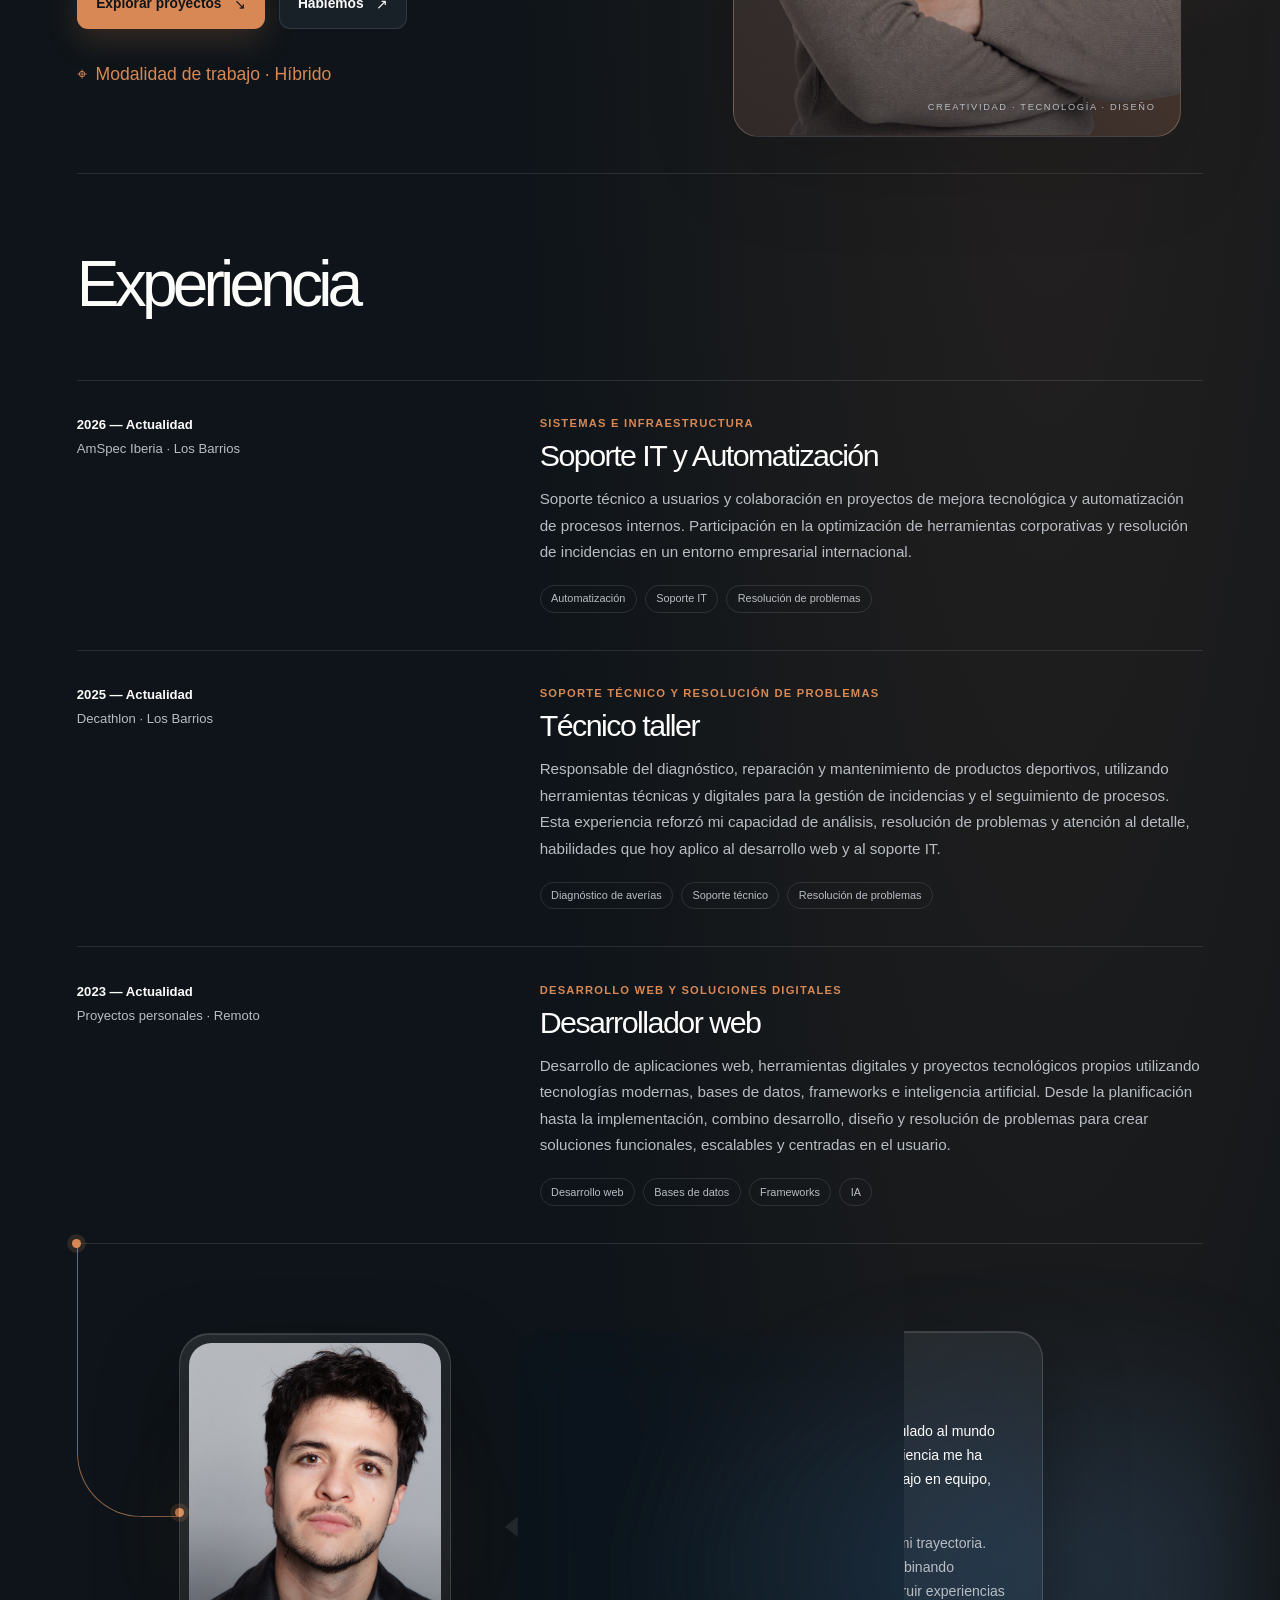
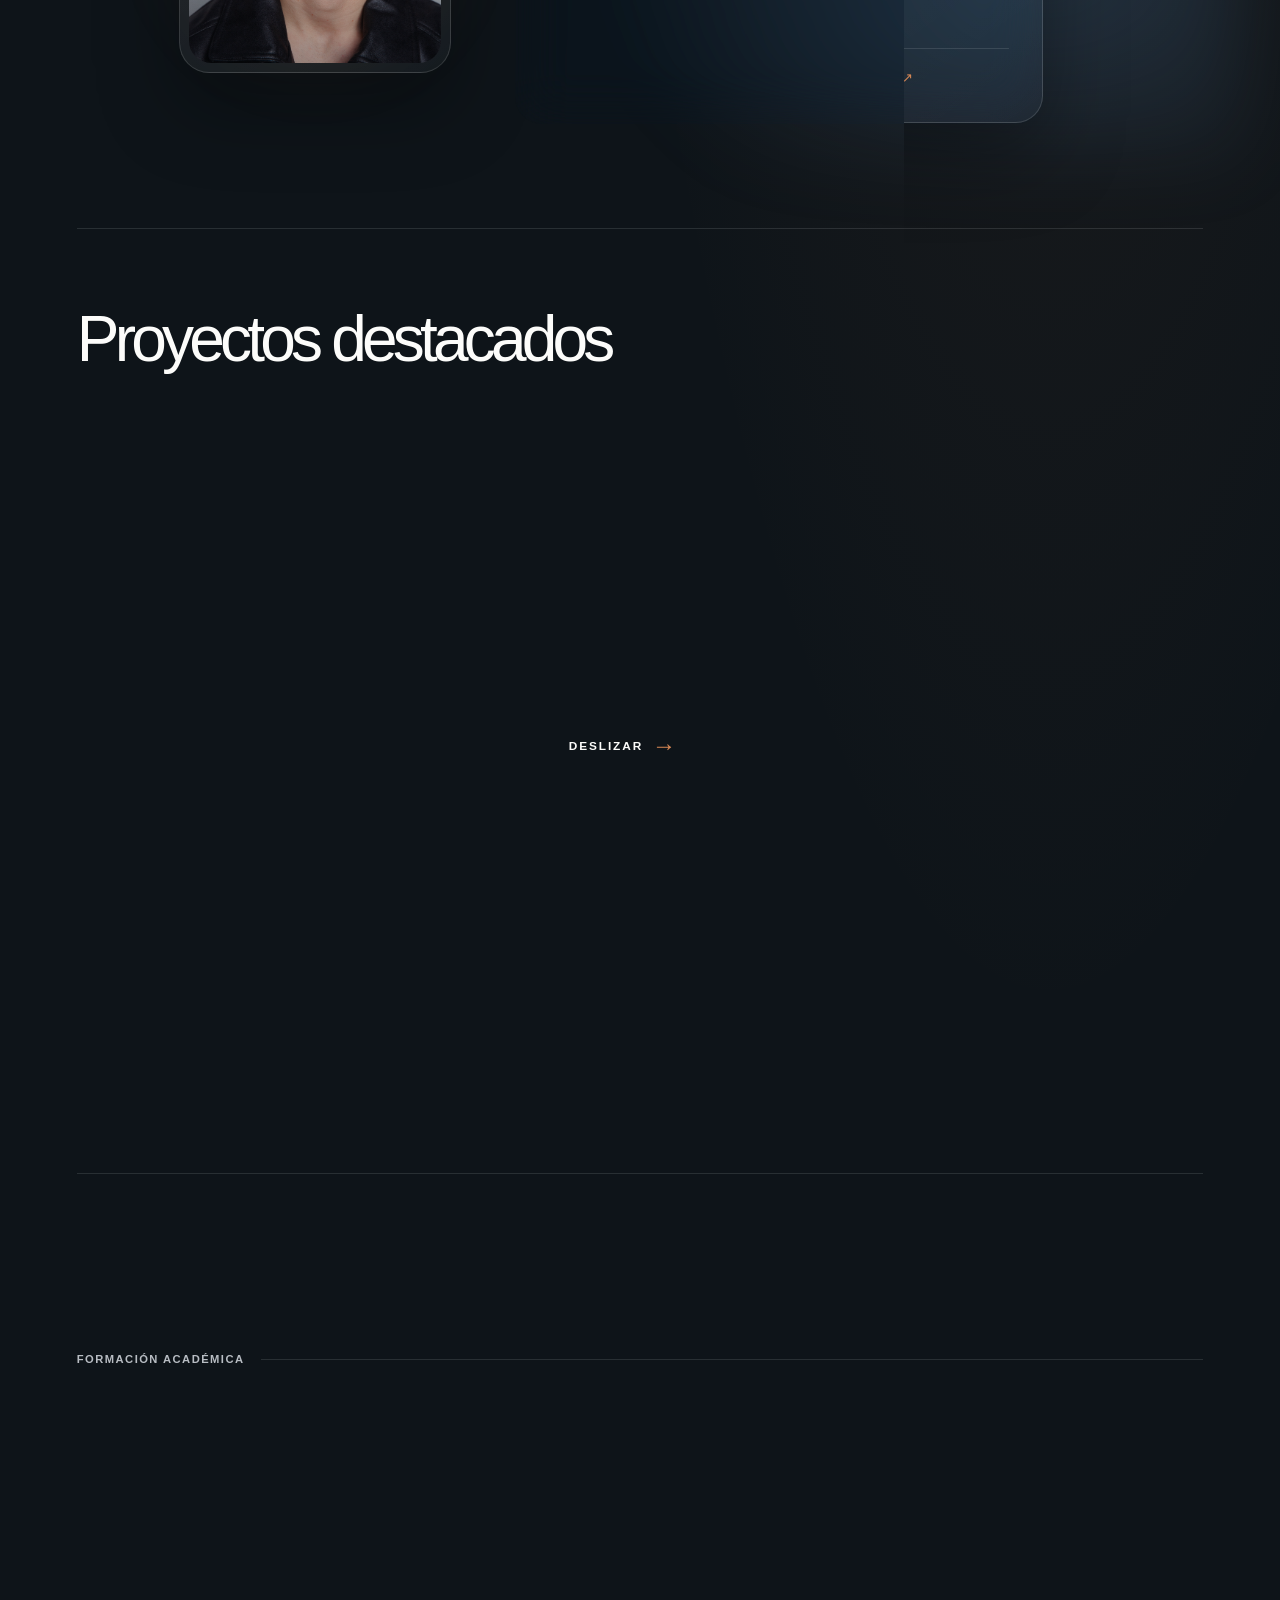
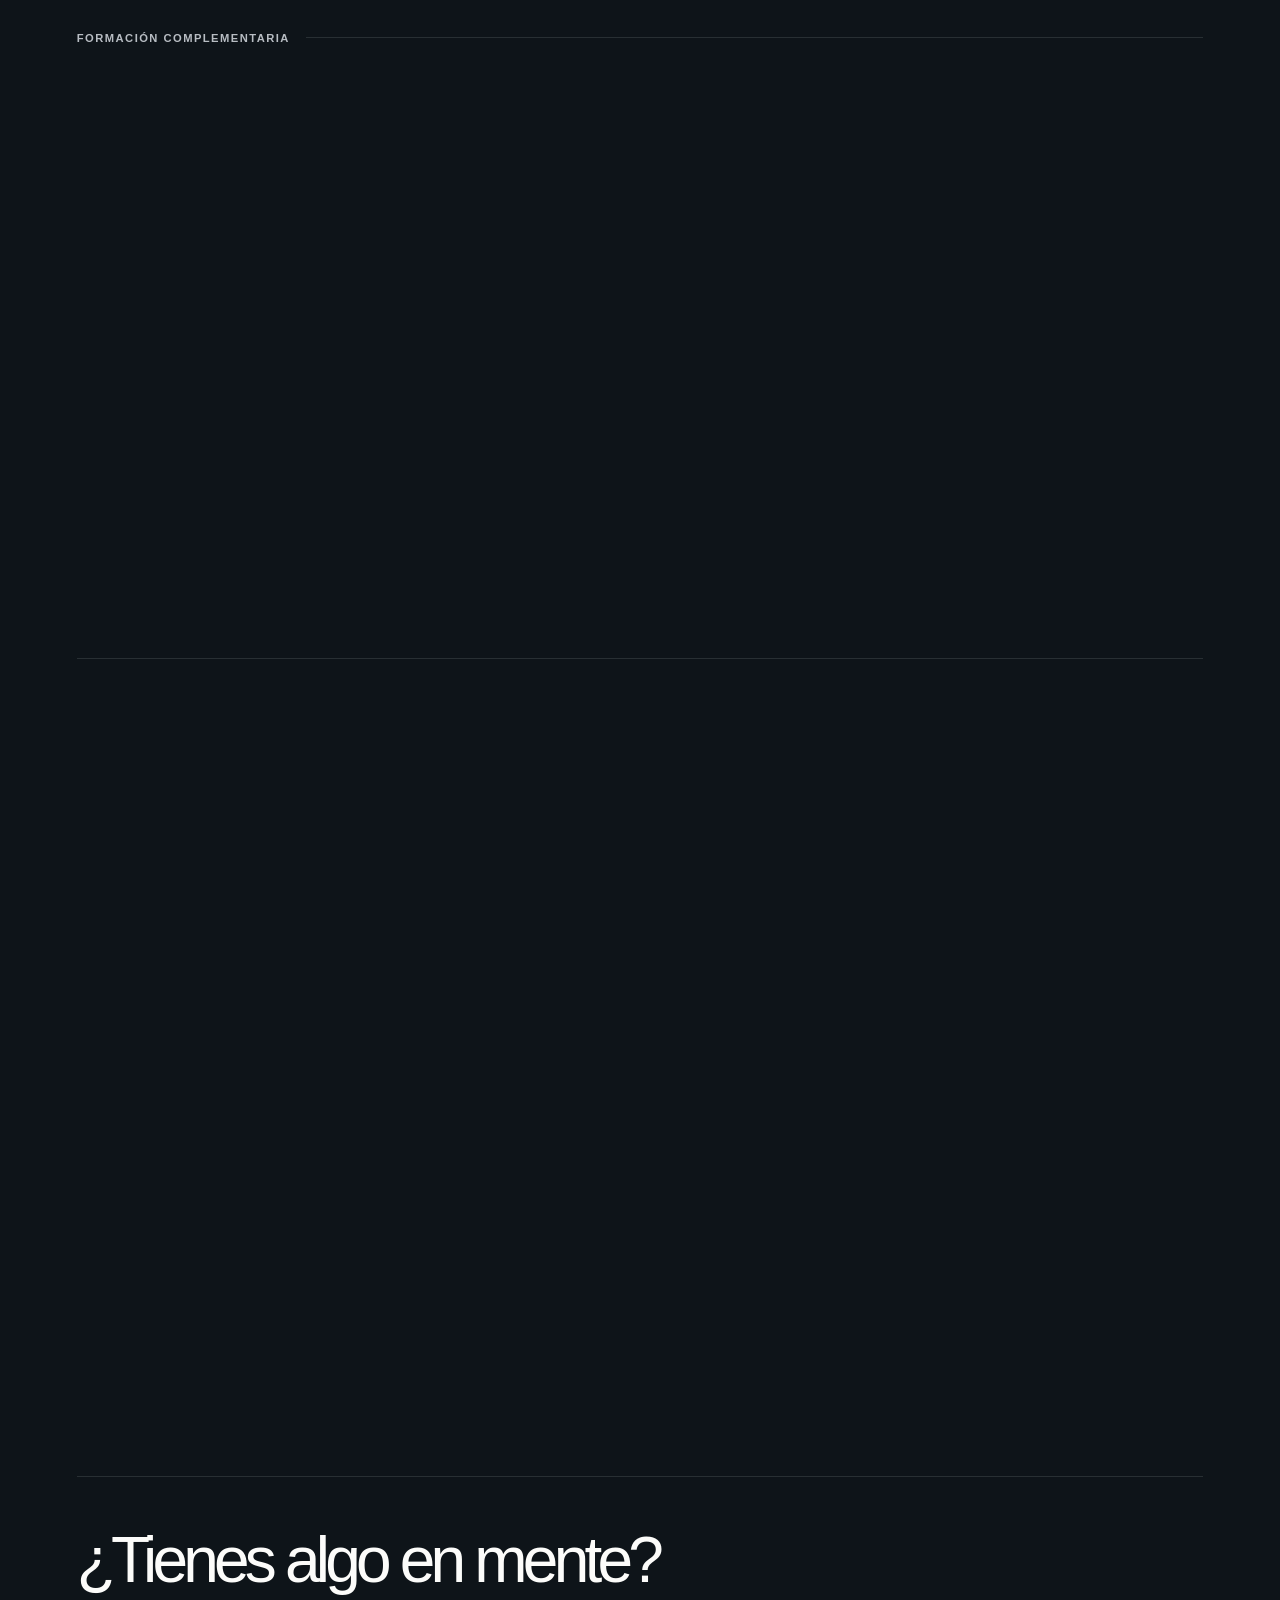
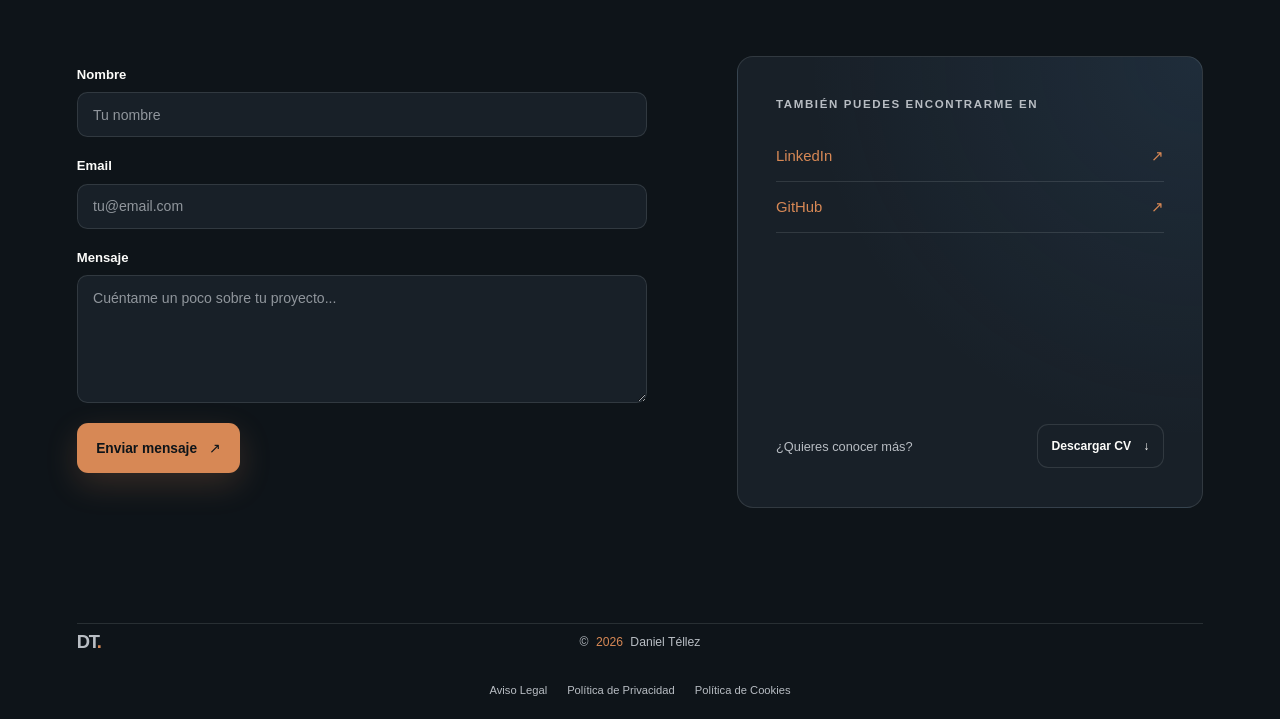
==== commit 442f7111: "Update portfolio and ATS CVs Co-authored-by: Copilot <223556219+Copilot@users.noreply.github.com>" ====
--- a/index.html
+++ b/index.html
@@ -4,10 +4,13 @@
         <meta charset="utf-8">
         <meta name="viewport" content="width=device-width, initial-scale=1">
         <meta name="theme-color" content="#0e1419">
+        <link rel="icon" type="image/svg+xml" href="assets/icons/favicon.svg" sizes="any">
+        <link rel="icon" type="image/png" href="assets/icons/dt-logo.png" sizes="768x768">
+        <link rel="apple-touch-icon" href="assets/icons/dt-logo.png">
+        <link rel="manifest" href="/manifest.webmanifest">
         <meta
             name="description"
-            content="Portfolio de Daniel Téllez, desarrollador web y profesional de soporte IT en Andalucía. Explora proyectos, experiencia técnica, automatización y contacto."
-            data-i18n-content="metaDescription"
+            content="Portfolio profesional de Daniel Téllez. Desarrollo web, soporte IT, automatización de procesos y soluciones digitales."
         >
         <meta name="robots" content="index,follow,max-image-preview:large">
         <link rel="canonical" href="https://danieltellez.dev/">
@@ -16,21 +19,22 @@
         <link rel="alternate" hreflang="x-default" href="https://danieltellez.dev/">
         <meta property="og:type" content="website">
         <meta property="og:site_name" content="Daniel Téllez">
-        <meta property="og:title" content="Daniel Téllez | Desarrollador web y soporte IT en Andalucía" data-i18n-content="title">
-        <meta property="og:description" content="Portfolio de Daniel Téllez, desarrollador web y profesional de soporte IT en Andalucía. Explora proyectos, experiencia técnica, automatización y contacto." data-i18n-content="metaDescription">
+        <meta property="og:title" content="Daniel Téllez | Web Developer, IT Support &amp; Automation">
+        <meta property="og:description" content="Portfolio profesional de Daniel Téllez. Desarrollo web, soporte IT, automatización de procesos y soluciones digitales.">
         <meta property="og:url" content="https://danieltellez.dev/">
         <meta property="og:locale" content="es_ES" data-i18n-content="ogLocale">
         <meta property="og:locale:alternate" content="en_US" data-i18n-content="ogLocaleAlternate">
         <meta property="og:image" content="https://danieltellez.dev/assets/images/pc_setup.png">
-        <meta property="og:image:alt" content="Vista del portfolio web de Daniel Téllez en un escritorio">
+        <meta property="og:image:type" content="image/png">
+        <meta property="og:image:alt" content="Captura del portfolio profesional de Daniel Téllez">
         <meta property="og:image:width" content="1918">
         <meta property="og:image:height" content="911">
         <meta name="twitter:card" content="summary_large_image">
-        <meta name="twitter:title" content="Daniel Téllez | Desarrollador web y soporte IT en Andalucía" data-i18n-content="title">
-        <meta name="twitter:description" content="Portfolio de Daniel Téllez, desarrollador web y profesional de soporte IT en Andalucía. Explora proyectos, experiencia técnica, automatización y contacto." data-i18n-content="metaDescription">
+        <meta name="twitter:title" content="Daniel Téllez | Web Developer, IT Support &amp; Automation">
+        <meta name="twitter:description" content="Portfolio profesional de Daniel Téllez. Desarrollo web, soporte IT, automatización de procesos y soluciones digitales.">
         <meta name="twitter:image" content="https://danieltellez.dev/assets/images/pc_setup.png">
-        <meta name="twitter:image:alt" content="Vista del portfolio web de Daniel Téllez en un escritorio">
-        <title>Daniel Téllez | Desarrollador web y soporte IT en Andalucía</title>
+        <meta name="twitter:image:alt" content="Captura del portfolio profesional de Daniel Téllez">
+        <title>Daniel Téllez | Web Developer, IT Support &amp; Automation</title>
         <script type="application/ld+json">
             {
                 "@context": "https://schema.org",
@@ -49,7 +53,7 @@
                         "@type": "ProfilePage",
                         "@id": "https://danieltellez.dev/#profile",
                         "url": "https://danieltellez.dev/",
-                        "name": "Daniel Téllez | Desarrollador web y soporte IT en Andalucía",
+                        "name": "Daniel Téllez | Web Developer, IT Support & Automation",
                         "isPartOf": {
                             "@id": "https://danieltellez.dev/#website"
                         },
@@ -65,8 +69,8 @@
                         "alternateName": "Daniel Tellez",
                         "url": "https://danieltellez.dev/",
                         "image": "https://danieltellez.dev/assets/images/Perfil1.png",
-                        "jobTitle": "Desarrollador web y profesional de soporte IT",
-                        "description": "Desarrollador web y profesional de soporte IT en Andalucía, España.",
+                        "jobTitle": "Web Developer, IT Support & Automation",
+                        "description": "Portfolio profesional de Daniel Téllez. Desarrollo web, soporte IT, automatización de procesos y soluciones digitales.",
                         "email": "danitellez.dev@gmail.com",
                         "address": {
                             "@type": "PostalAddress",
@@ -134,7 +138,7 @@
                         <nav class="header-quick-links" aria-label="Redes y currículum">
                             <a href="https://www.linkedin.com/in/daniel-t%C3%A9llez-mart%C3%ADn-0aa8bb448/" target="_blank" rel="noopener noreferrer">LinkedIn</a>
                             <a href="https://github.com/repos" target="_blank" rel="noopener noreferrer">GitHub</a>
-                            <a href="assets/CV/CV-DaniTellez.pdf" download aria-label="Descargar CV" data-i18n-aria="cvDownload">CV</a>
+                            <button type="button" aria-label="Descargar CV" data-i18n-aria="cvDownload" aria-haspopup="dialog" aria-controls="cv-download-dialog" data-cv-download-trigger>CV</button>
                         </nav>
                     </div>
                     <nav class="site-nav" aria-label="Navegación principal" data-i18n-aria="navLabel">
@@ -668,7 +672,7 @@
                                 <a class="contact-card__link" href="https://github.com/danitellezdev" target="_blank" rel="noopener noreferrer"><span data-i18n="githubPlaceholder">GitHub</span> <span aria-hidden="true">↗</span></a>
                                 <div class="contact-card__footer">
                                     <span data-i18n="cvPrompt">¿Quieres conocer más?</span>
-                                    <a class="button button--secondary" href="assets/CV/CV-DaniTellez.pdf" download><span data-i18n="cvDownload">Descargar CV</span> <span aria-hidden="true">↓</span></a>
+                                    <button class="button button--secondary" type="button" aria-haspopup="dialog" aria-controls="cv-download-dialog" data-cv-download-trigger><span data-i18n="cvDownload">Descargar CV</span> <span aria-hidden="true">↓</span></button>
                                 </div>
                             </aside>
                         </div>
@@ -682,7 +686,9 @@
                             <a href="privacidad.html" data-i18n="footerPrivacyPolicy" data-i18n-href="privacyPolicyHref">Política de Privacidad</a>
                             <a href="cookies.html" data-i18n="footerCookiePolicy" data-i18n-href="cookiePolicyHref">Política de Cookies</a>
                         </nav>
-                        <a class="back-to-top" href="#portfolio" data-back-to-top><span data-i18n="footerBackToTop">Volver al inicio</span> ↑</a>
+                        <a class="back-to-top" href="#portfolio" aria-label="Volver al inicio" data-i18n-aria="homeButtonLabel" data-back-to-top>
+                            <span data-i18n="homeButtonLabel">Inicio</span>
+                        </a>
                     </footer>
                 </div>
             </section>
@@ -702,5 +708,22 @@
                 <button class="project-preview__nav project-preview__nav--next" type="button" aria-label="Foto siguiente" data-i18n-aria="projectPreviewNext" data-project-preview-next hidden>›</button>
             </div>
         </dialog>
+        <dialog class="cv-download-dialog" id="cv-download-dialog" aria-labelledby="cv-download-title" data-cv-download-dialog>
+            <div class="cv-download-dialog__header">
+                <h2 id="cv-download-title" data-i18n="cvDownloadDialogTitle">Elige el idioma</h2>
+                <button class="project-preview__close" type="button" aria-label="Cerrar selector de idioma" data-i18n-aria="cvDownloadCloseLabel" data-cv-download-close>×</button>
+            </div>
+            <p class="cv-download-dialog__description" data-i18n="cvDownloadDialogDescription">Selecciona la versión del CV que quieres descargar.</p>
+            <div class="cv-download-dialog__actions">
+                <a class="cv-download-dialog__link" href="assets/CV/CV-DaniTellez-ATS-DRAFT-ES.pdf" download="CV-DaniTellez-Espanol.pdf" lang="es">
+                    <span data-i18n="cvDownloadSpanish">Español</span>
+                    <span aria-hidden="true">↓</span>
+                </a>
+                <a class="cv-download-dialog__link" href="assets/CV/CV-DaniTellez-ATS-DRAFT.pdf" download="CV-DaniTellez-English.pdf" lang="en">
+                    <span data-i18n="cvDownloadEnglish">Inglés</span>
+                    <span aria-hidden="true">↓</span>
+                </a>
+            </div>
+        </dialog>
     </body>
 </html>
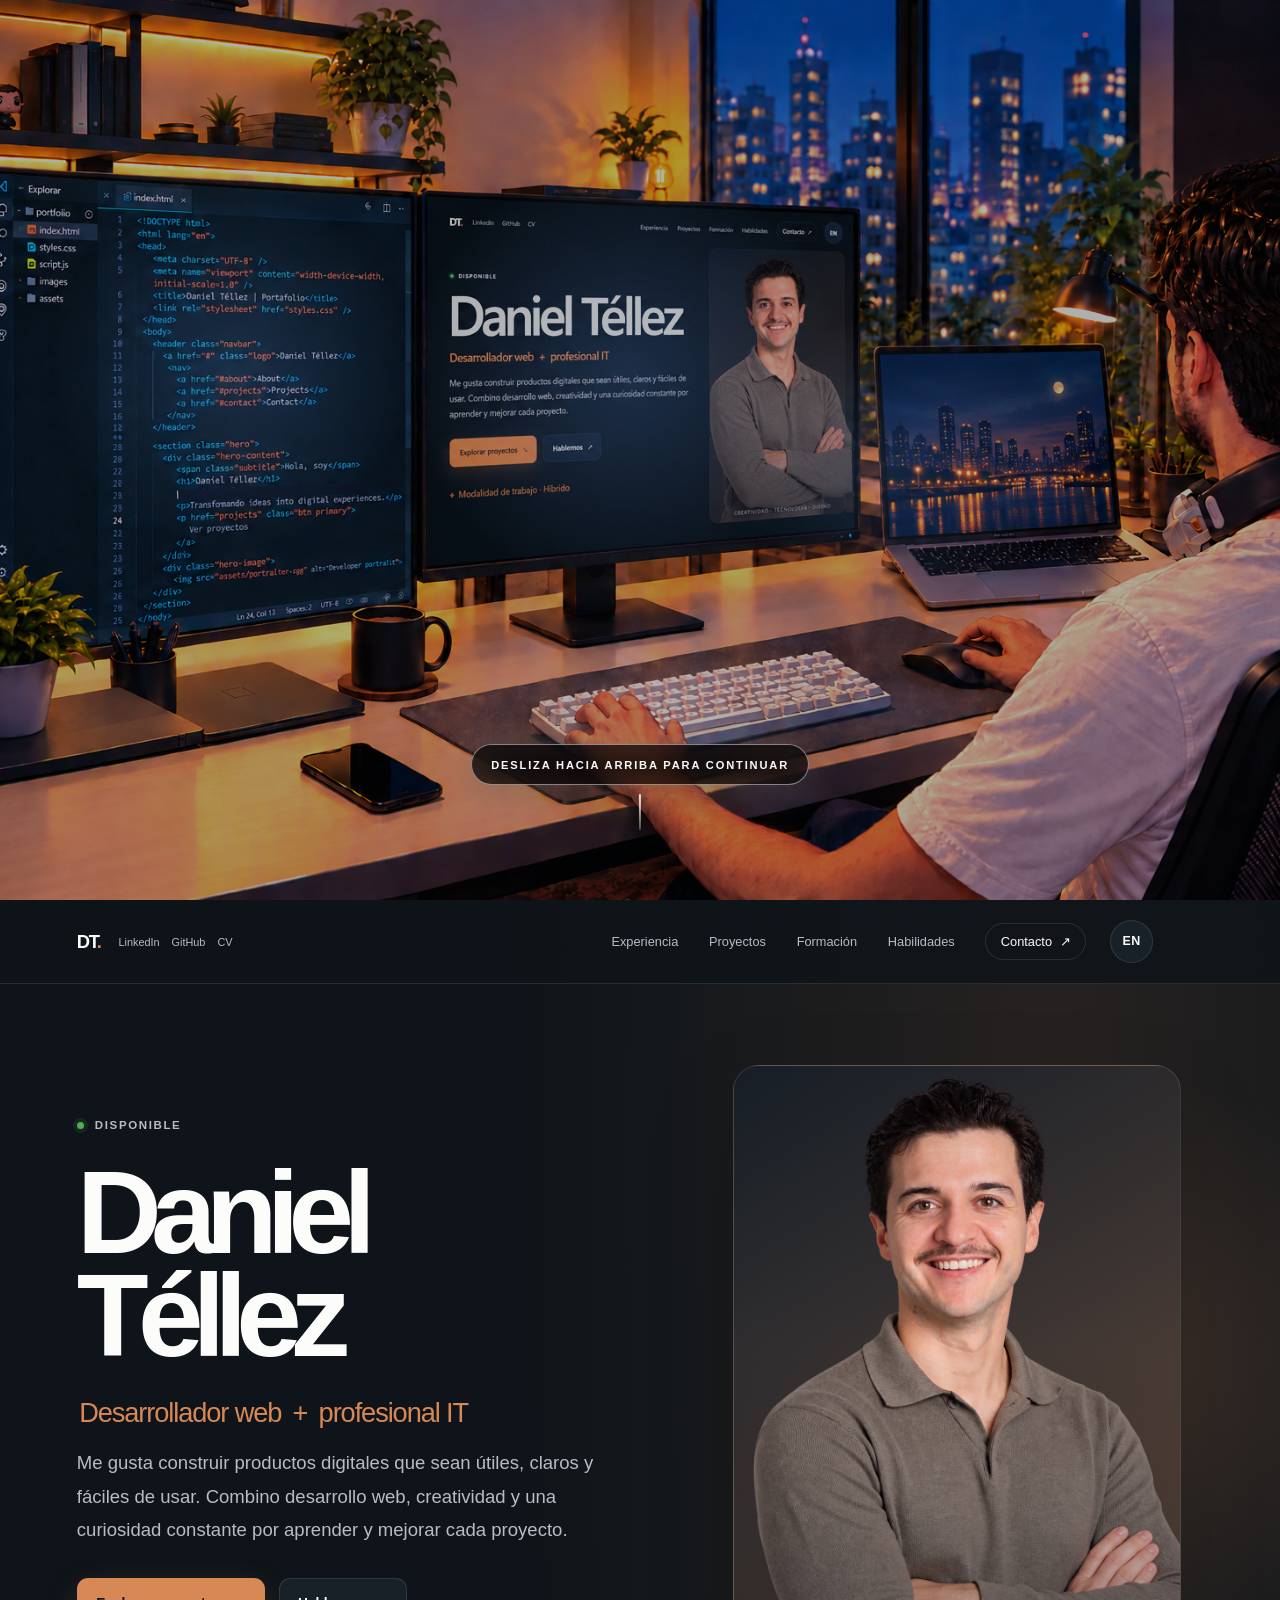
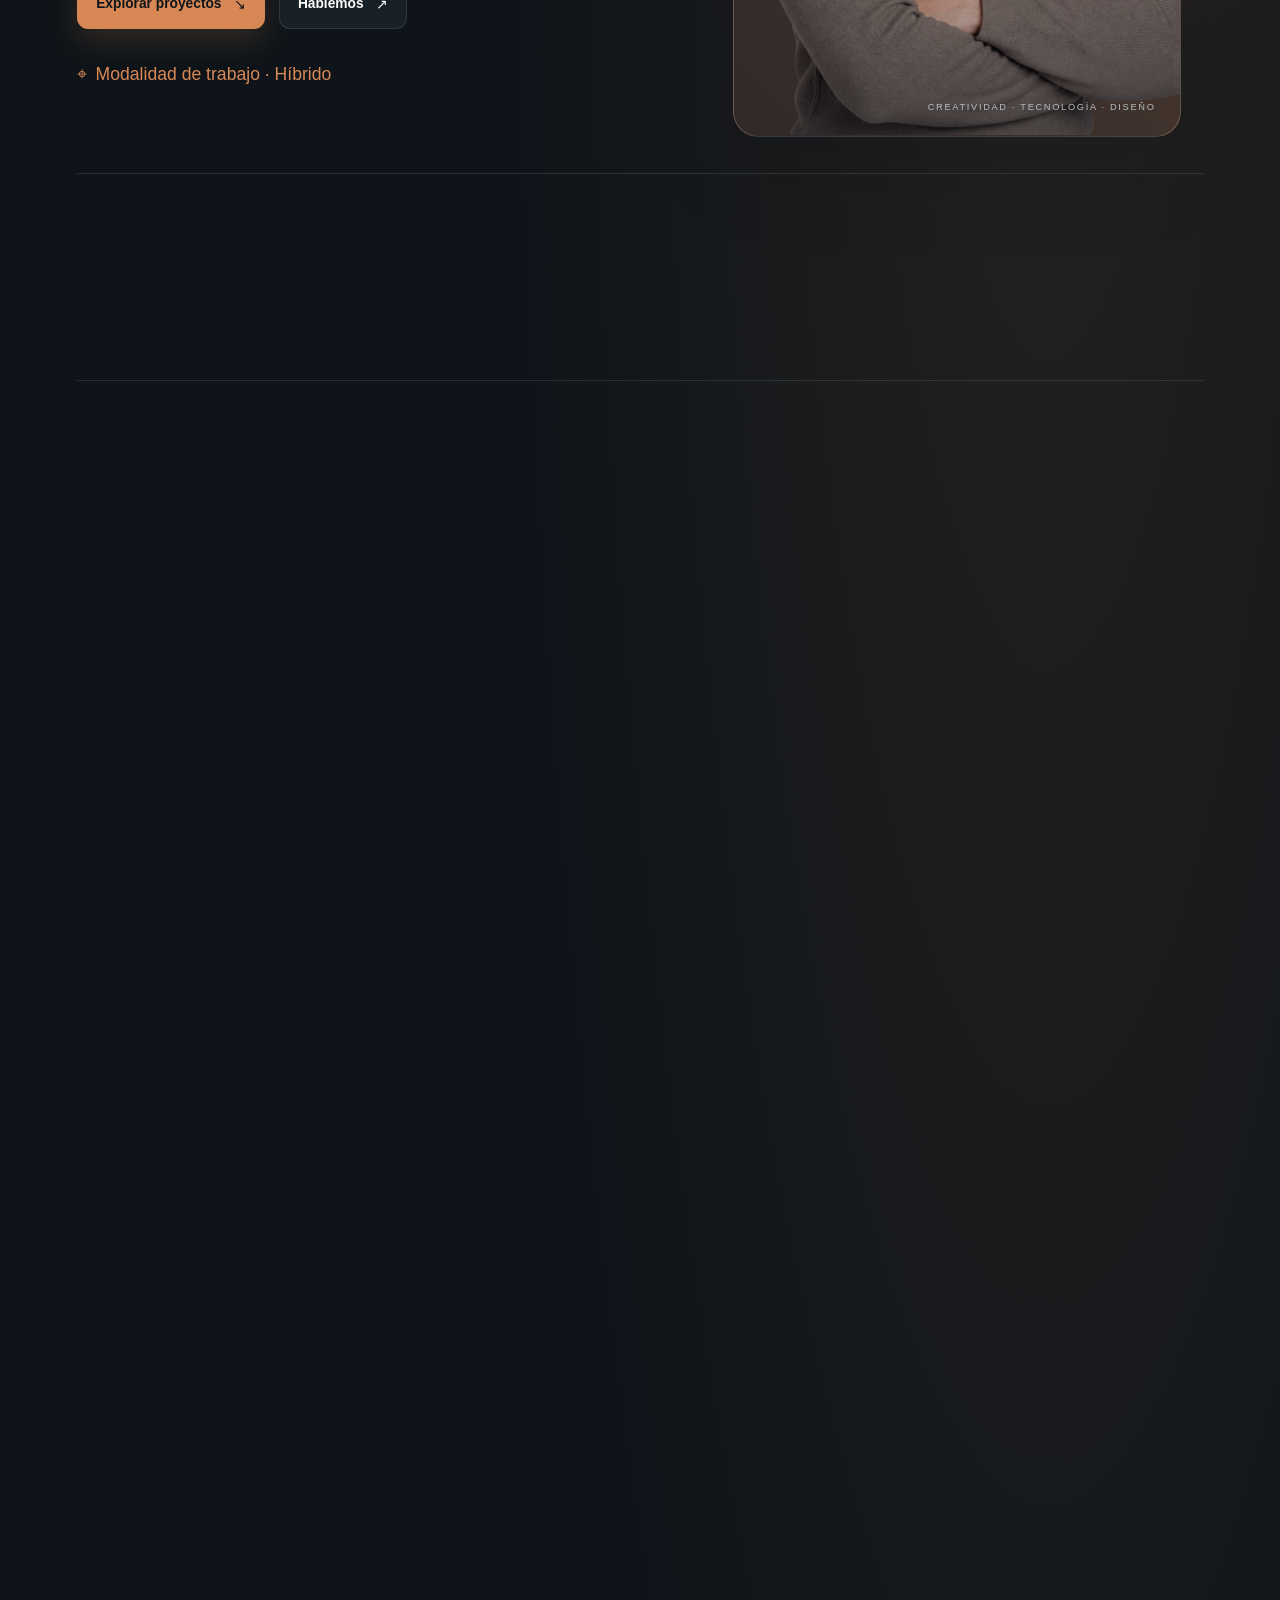
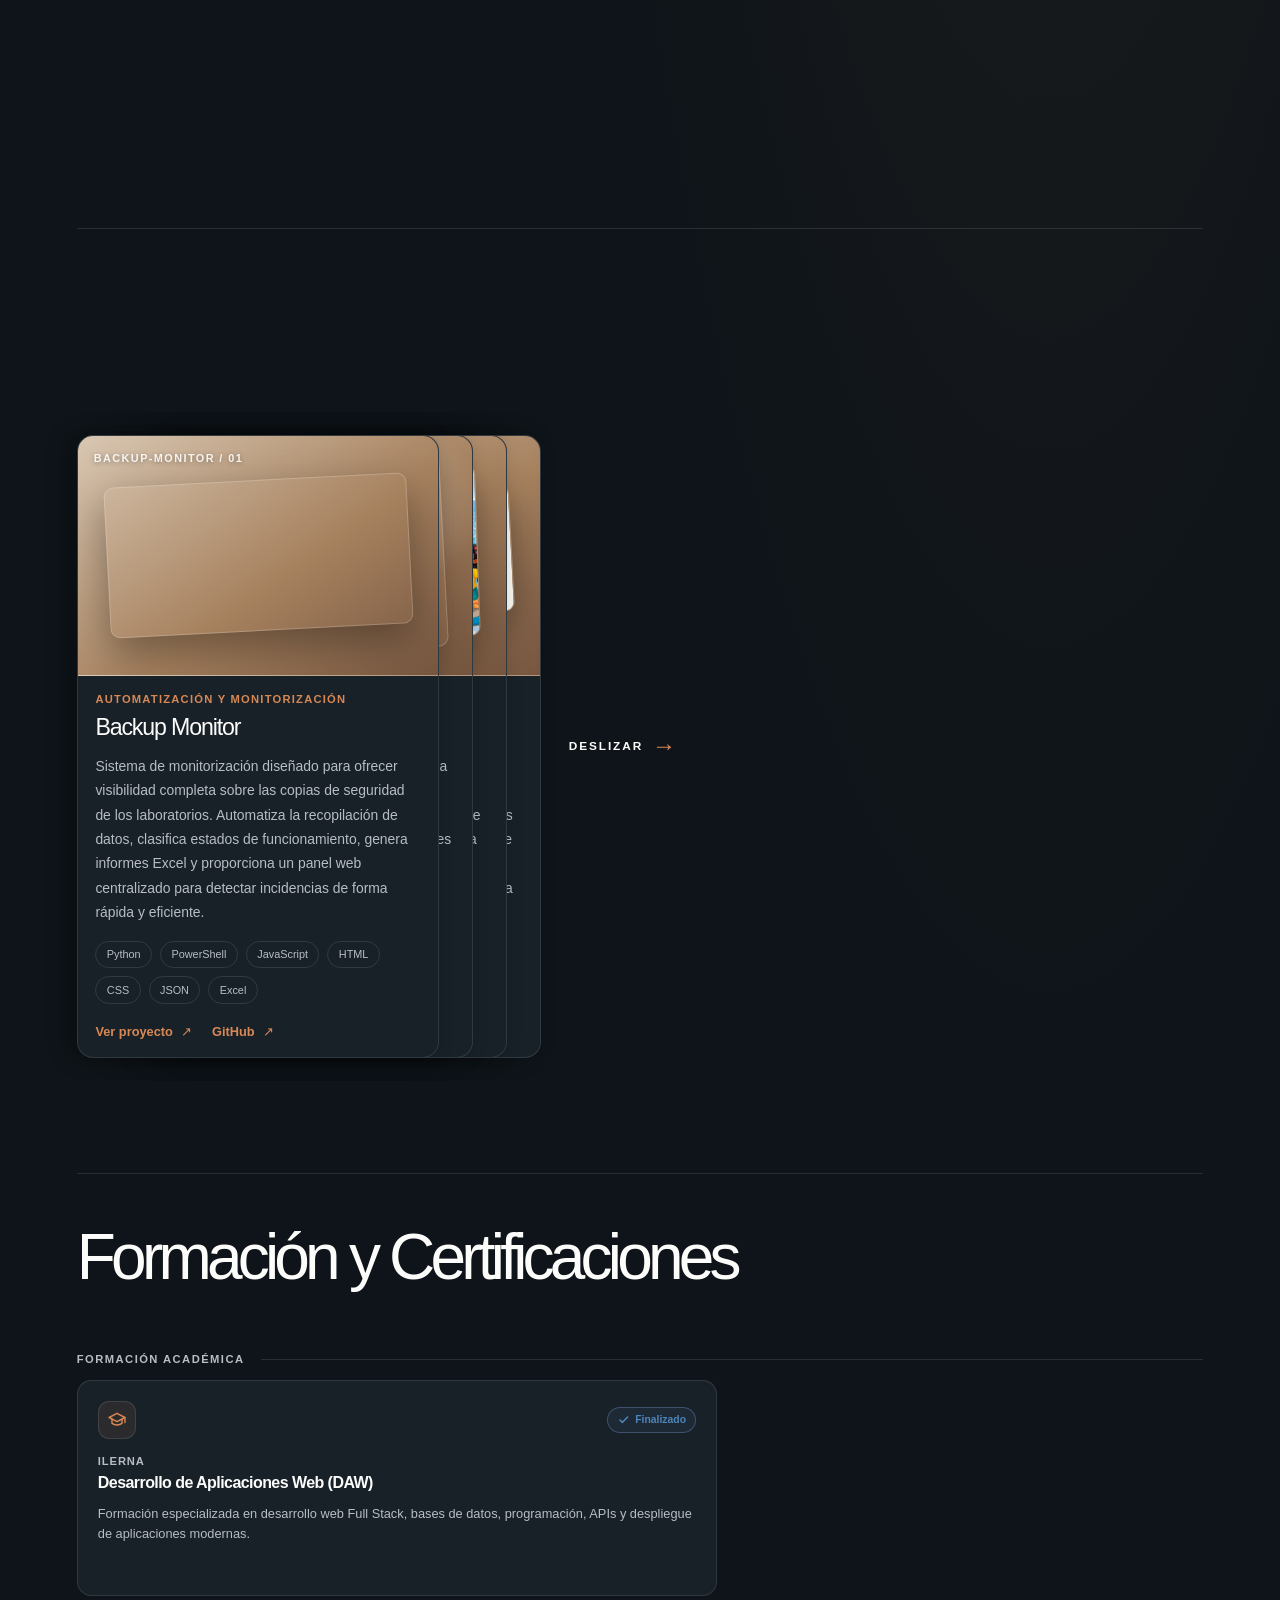
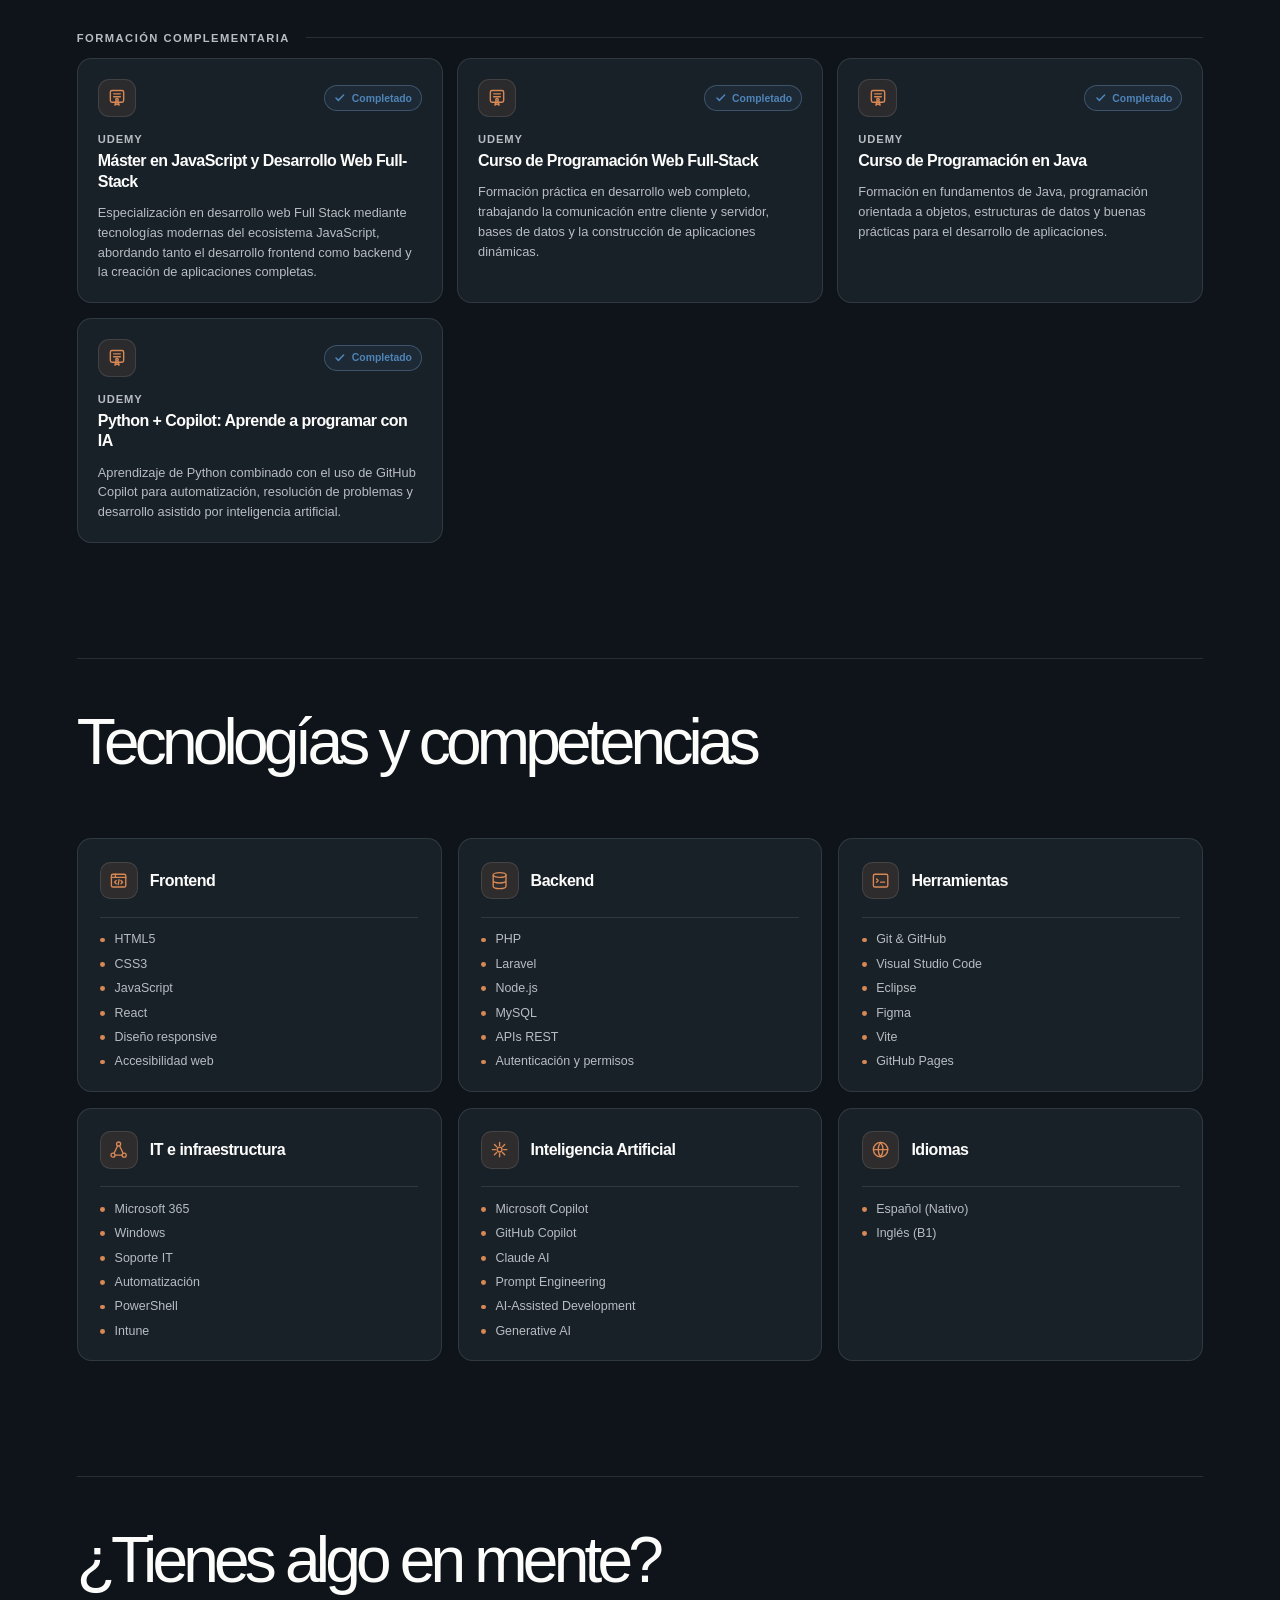
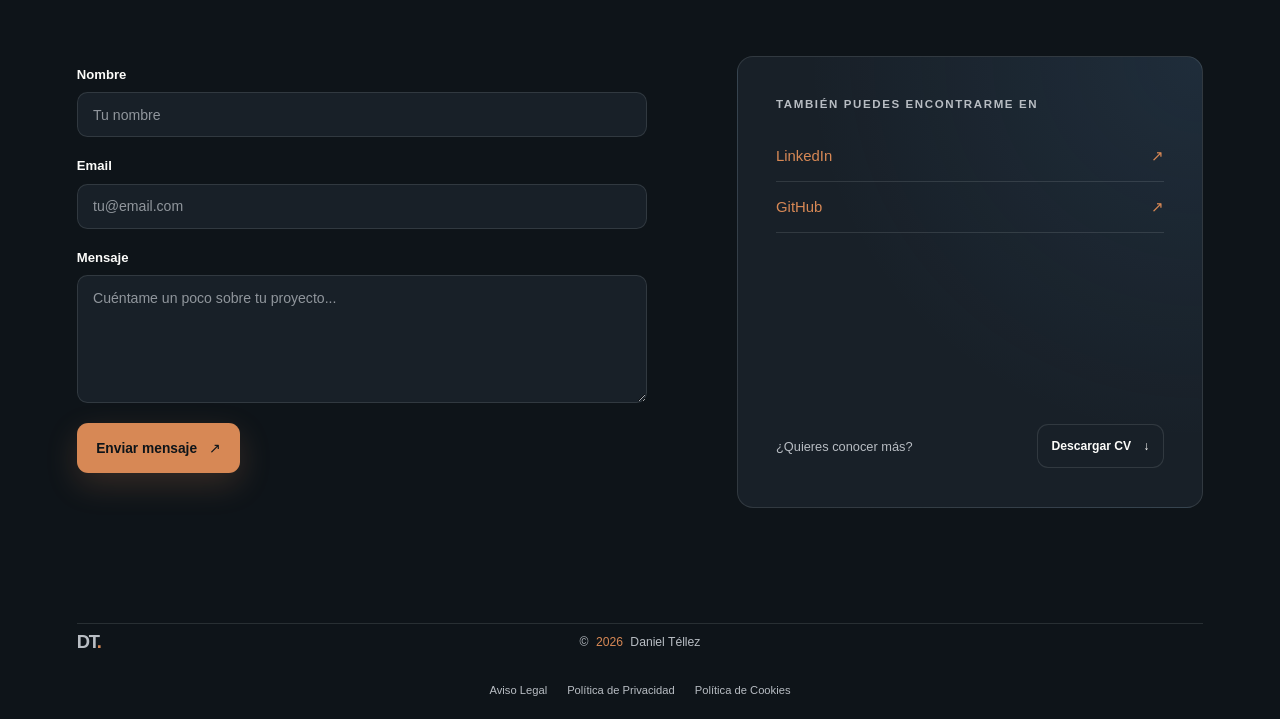
==== commit f30a4b7a: "Update education and skills sections Co-authored-by: Copilot <223556219+Copilot@users.noreply.github" ====
--- a/index.html
+++ b/index.html
@@ -430,7 +430,7 @@
                                         </div>
                                         <p class="education-card__institution">Ilerna</p>
                                         <h4 data-i18n="educationDawTitle">Desarrollo de Aplicaciones Web (DAW)</h4>
-                                        <p class="education-card__description" data-i18n="educationDawDescription">Formación orientada al desarrollo de soluciones web modernas, combinando programación, bases de datos, diseño de interfaces y metodologías de desarrollo para crear aplicaciones funcionales y escalables.</p>
+                                        <p class="education-card__description" data-i18n="educationDawDescription">Formación especializada en desarrollo web Full Stack, bases de datos, programación, APIs y despliegue de aplicaciones modernas.</p>
                                     </article>
 
                                 </div>
@@ -510,8 +510,8 @@
                                                 </svg>
                                             </span>
                                             <span class="education-card__status">
-                                                <svg viewBox="0 0 16 16" fill="none" aria-hidden="true"><circle cx="8" cy="8" r="6.25" stroke="currentColor" stroke-width="1.5"/><path d="M8 4.5v3.8l2.4 1.4" stroke="currentColor" stroke-width="1.5" stroke-linecap="round"/></svg>
-                                                <span data-i18n="educationInProgress">Cursando</span>
+                                                <svg viewBox="0 0 16 16" fill="none" aria-hidden="true"><path d="m3.5 8.2 2.8 2.8 6.2-6.2" stroke="currentColor" stroke-width="1.8" stroke-linecap="round" stroke-linejoin="round"/></svg>
+                                                <span data-i18n="educationCompleted">Completado</span>
                                             </span>
                                         </div>
                                         <p class="education-card__institution">Udemy</p>
@@ -584,7 +584,7 @@
                                     <li>Eclipse</li>
                                     <li>Figma</li>
                                     <li>Vite</li>
-                                    <li data-i18n="skillWebDeployment">Despliegue web</li>
+                                    <li data-i18n="skillGithubPages">GitHub Pages</li>
                                 </ul>
                             </article>
                             <article class="skill-card reveal">
@@ -604,7 +604,7 @@
                                     <li>Windows</li>
                                     <li data-i18n="skillItSupport">Soporte IT</li>
                                     <li data-i18n="skillAutomation">Automatización</li>
-                                    <li data-i18n="skillNetworks">Redes</li>
+                                    <li>PowerShell</li>
                                     <li>Intune</li>
                                 </ul>
                             </article>
@@ -621,10 +621,10 @@
                                 <ul>
                                     <li>Microsoft Copilot</li>
                                     <li>GitHub Copilot</li>
+                                    <li>Claude AI</li>
                                     <li>Prompt Engineering</li>
-                                    <li data-i18n="skillAiAutomation">Automatización con IA</li>
-                                    <li data-i18n="skillContentGeneration">Generación de Contenido</li>
-                                    <li data-i18n="skillDevelopmentAssistance">Asistencia al Desarrollo</li>
+                                    <li>AI-Assisted Development</li>
+                                    <li>Generative AI</li>
                                 </ul>
                             </article>
                             <article class="skill-card reveal">
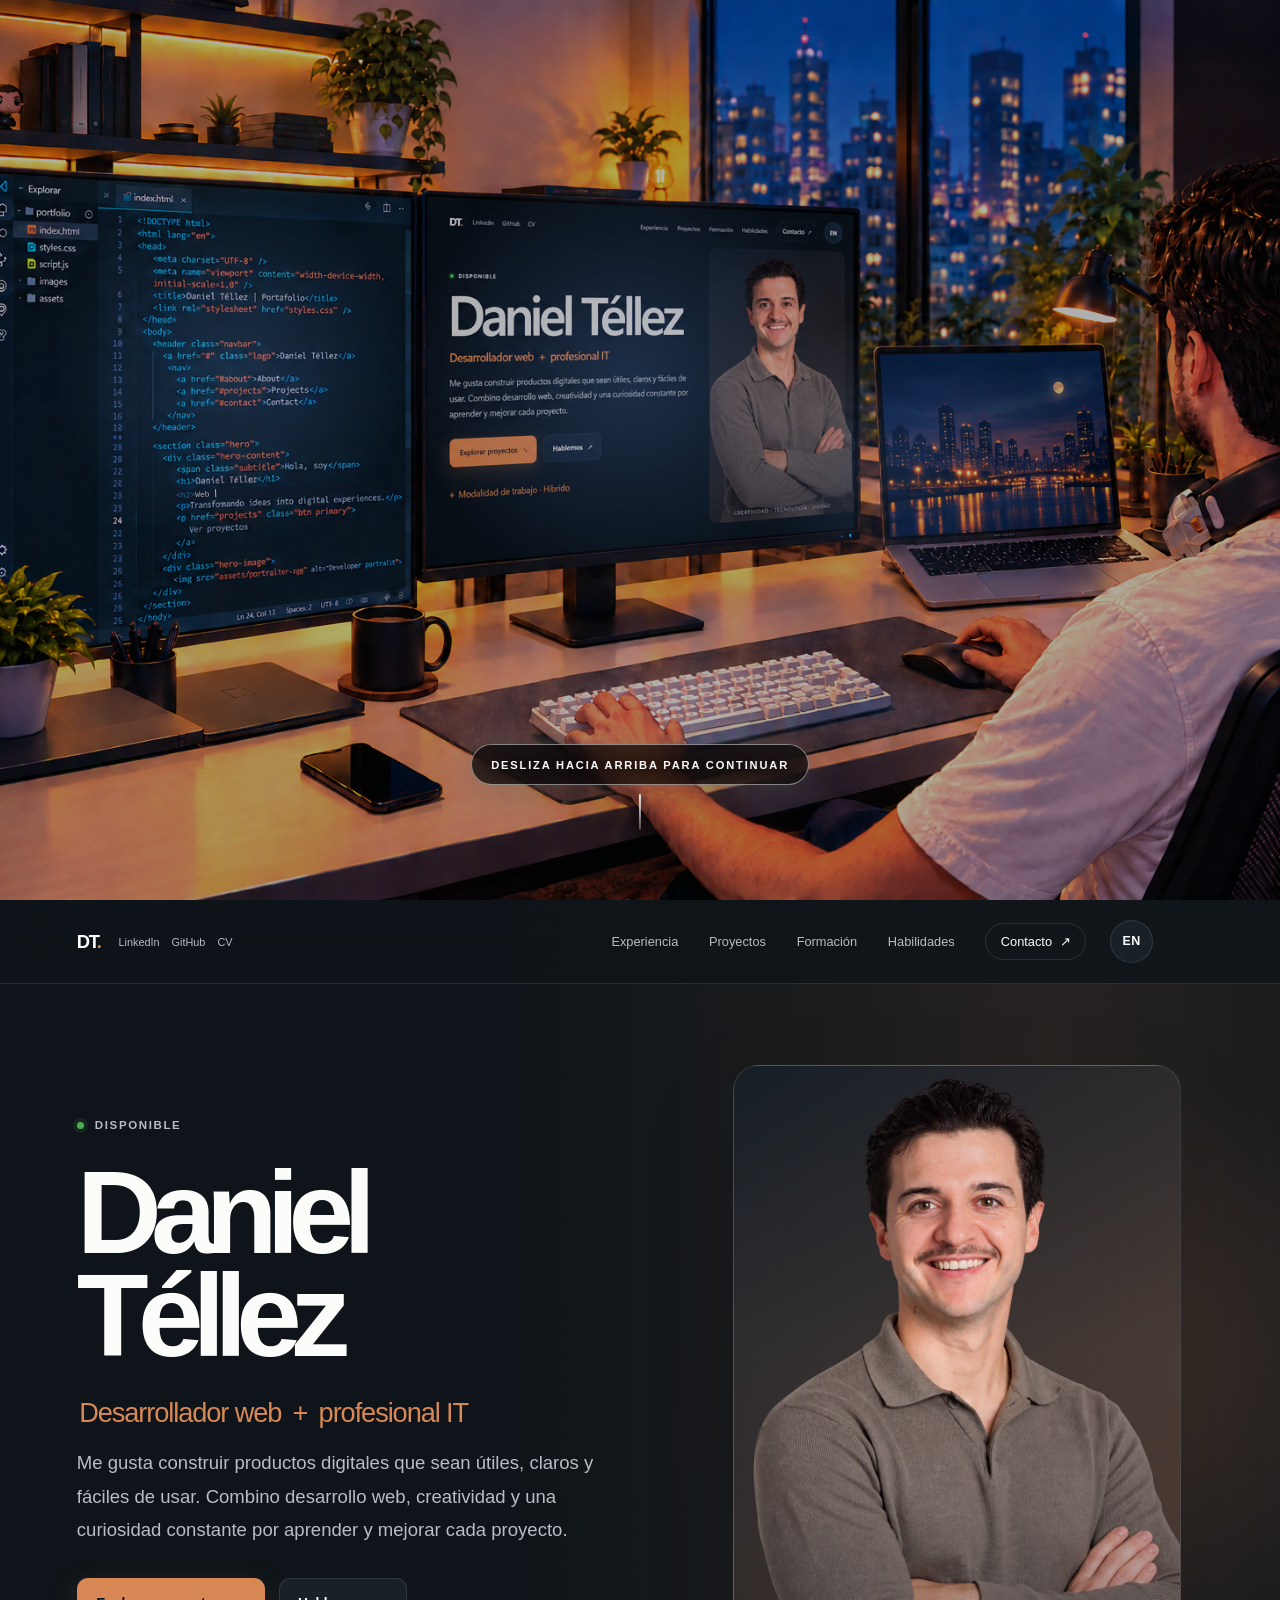
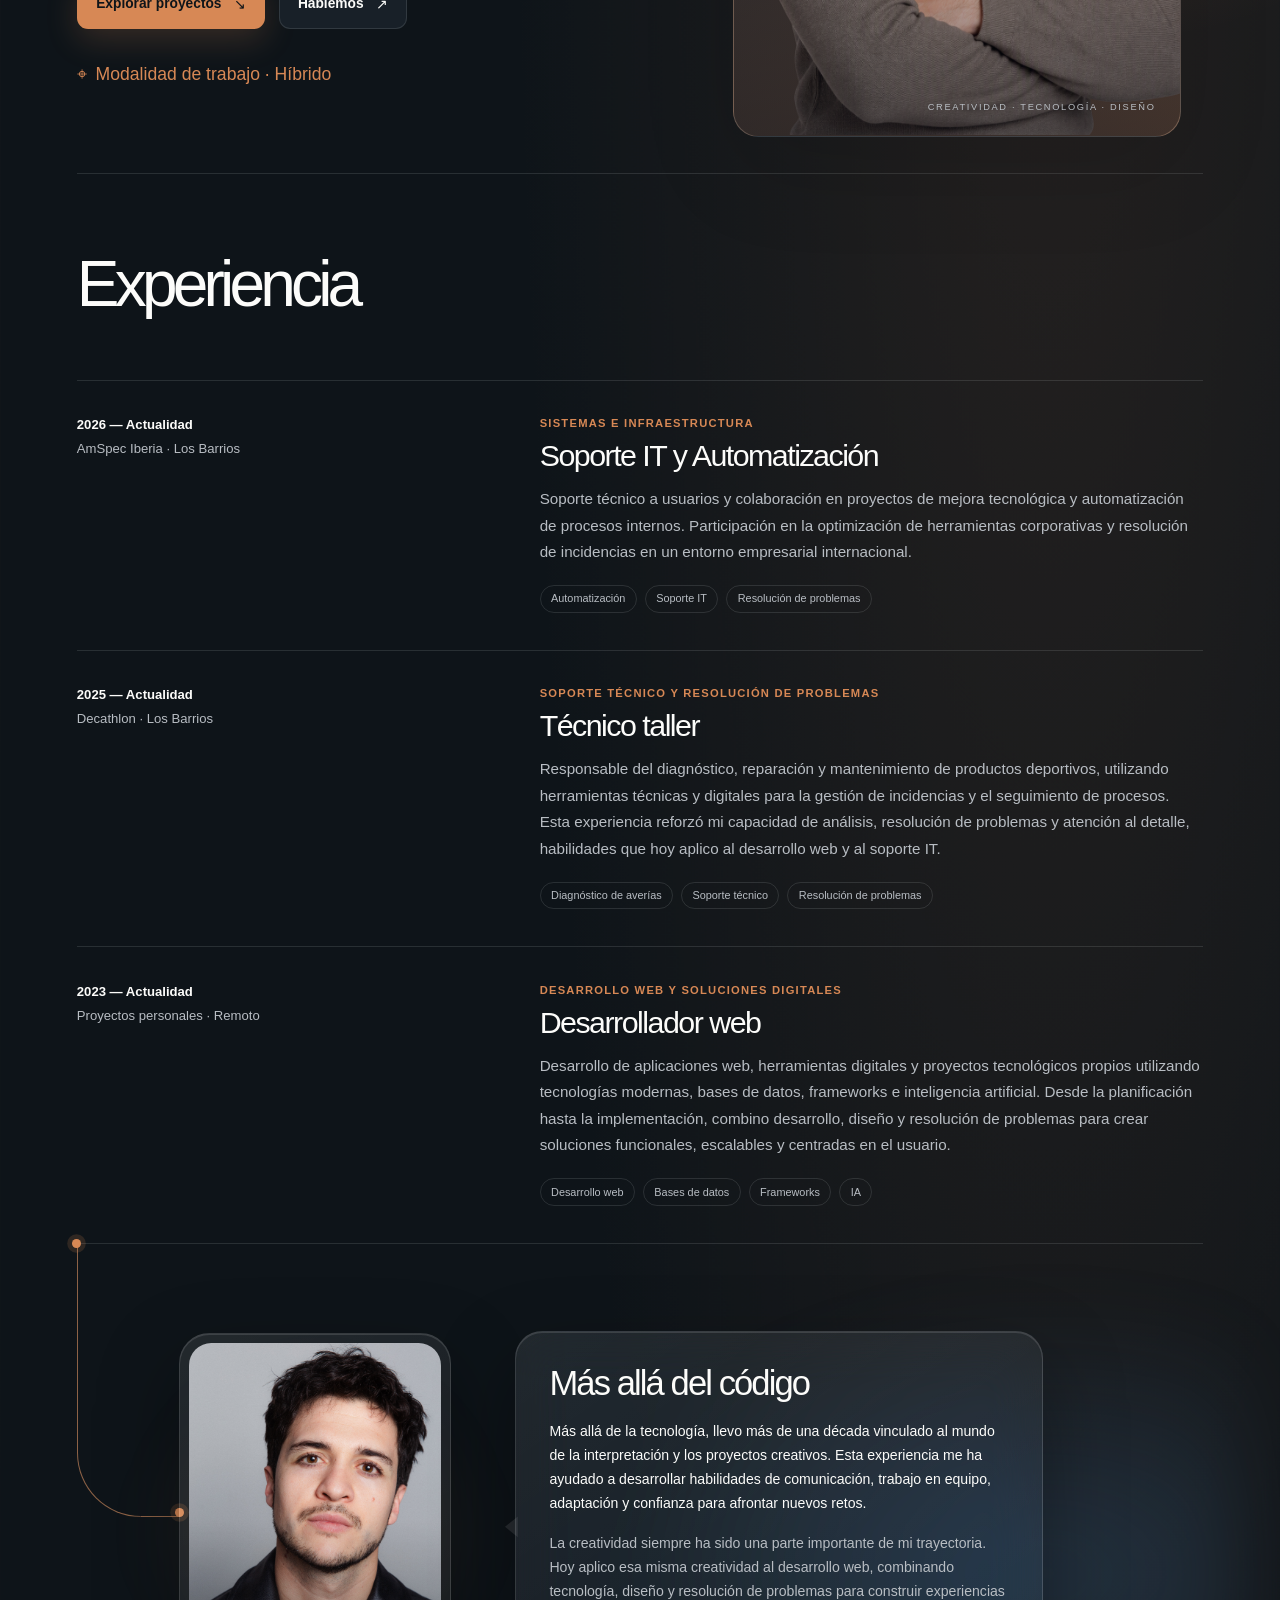
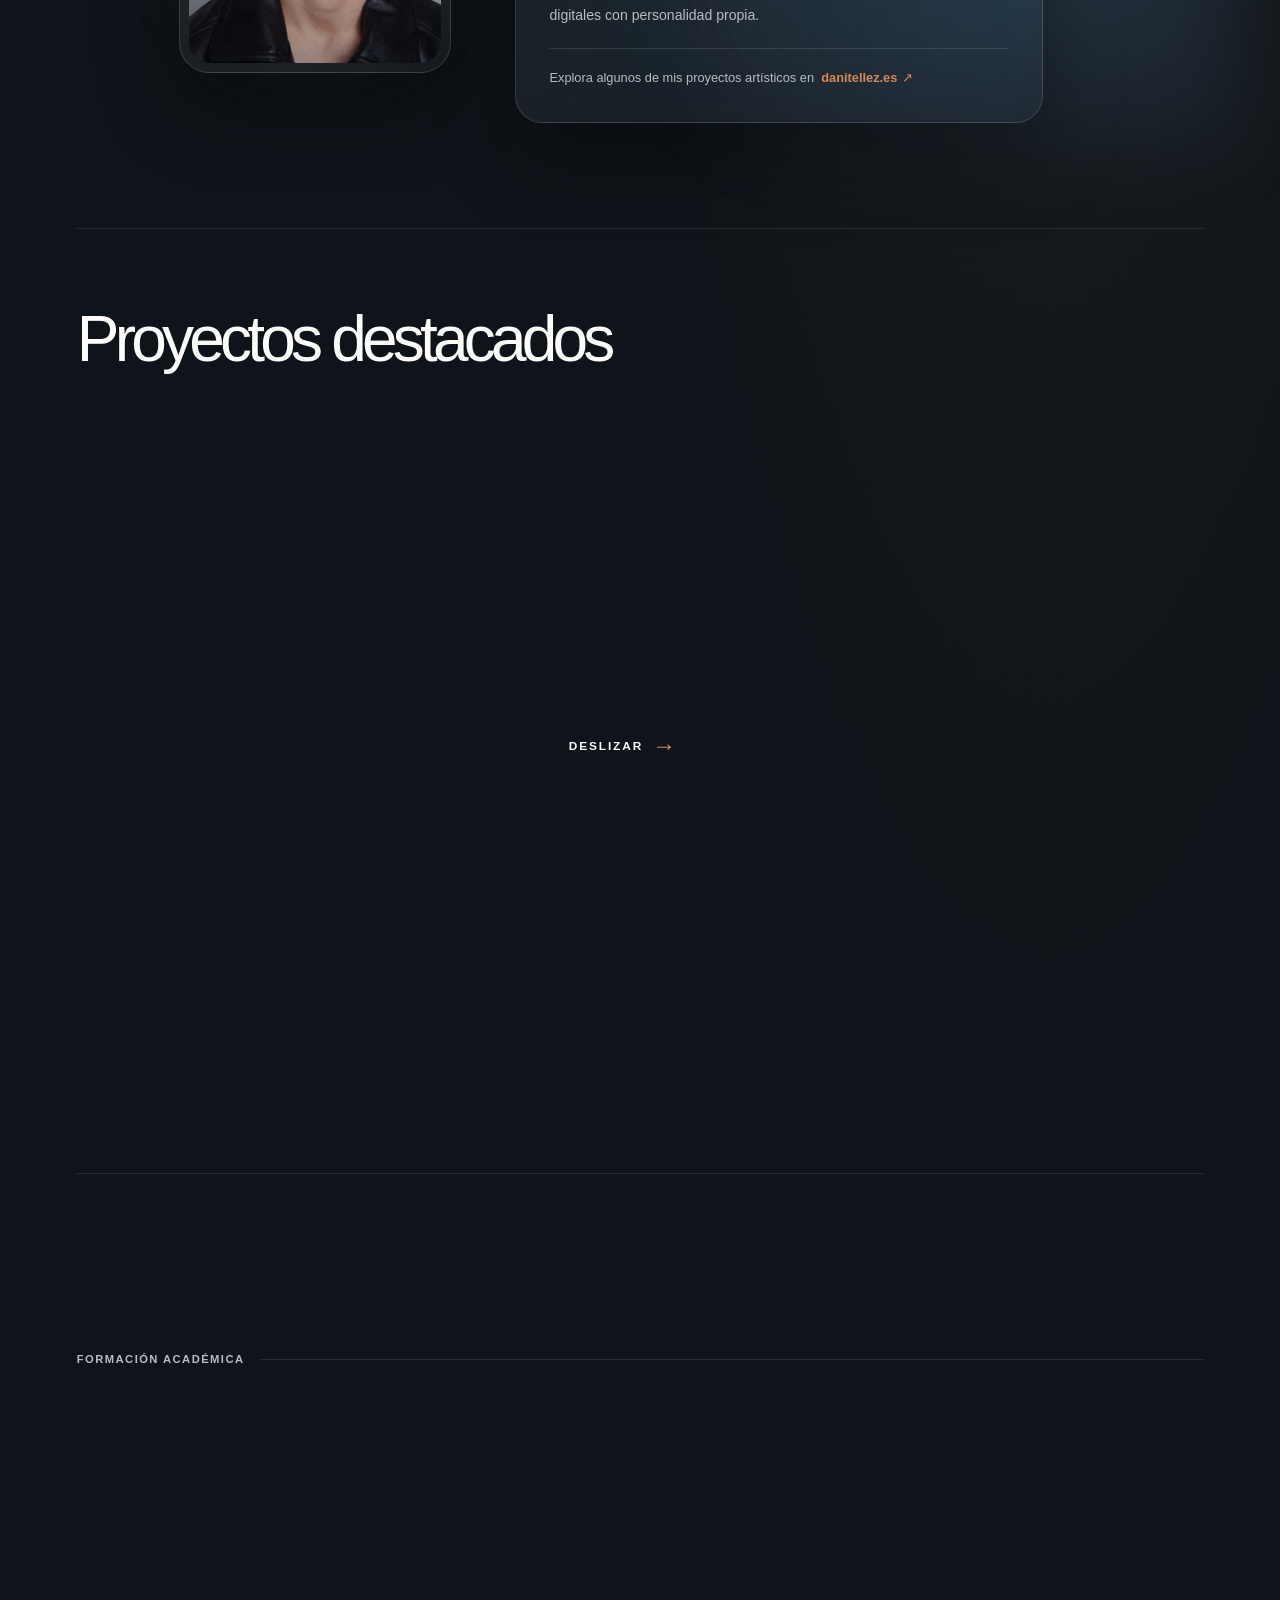
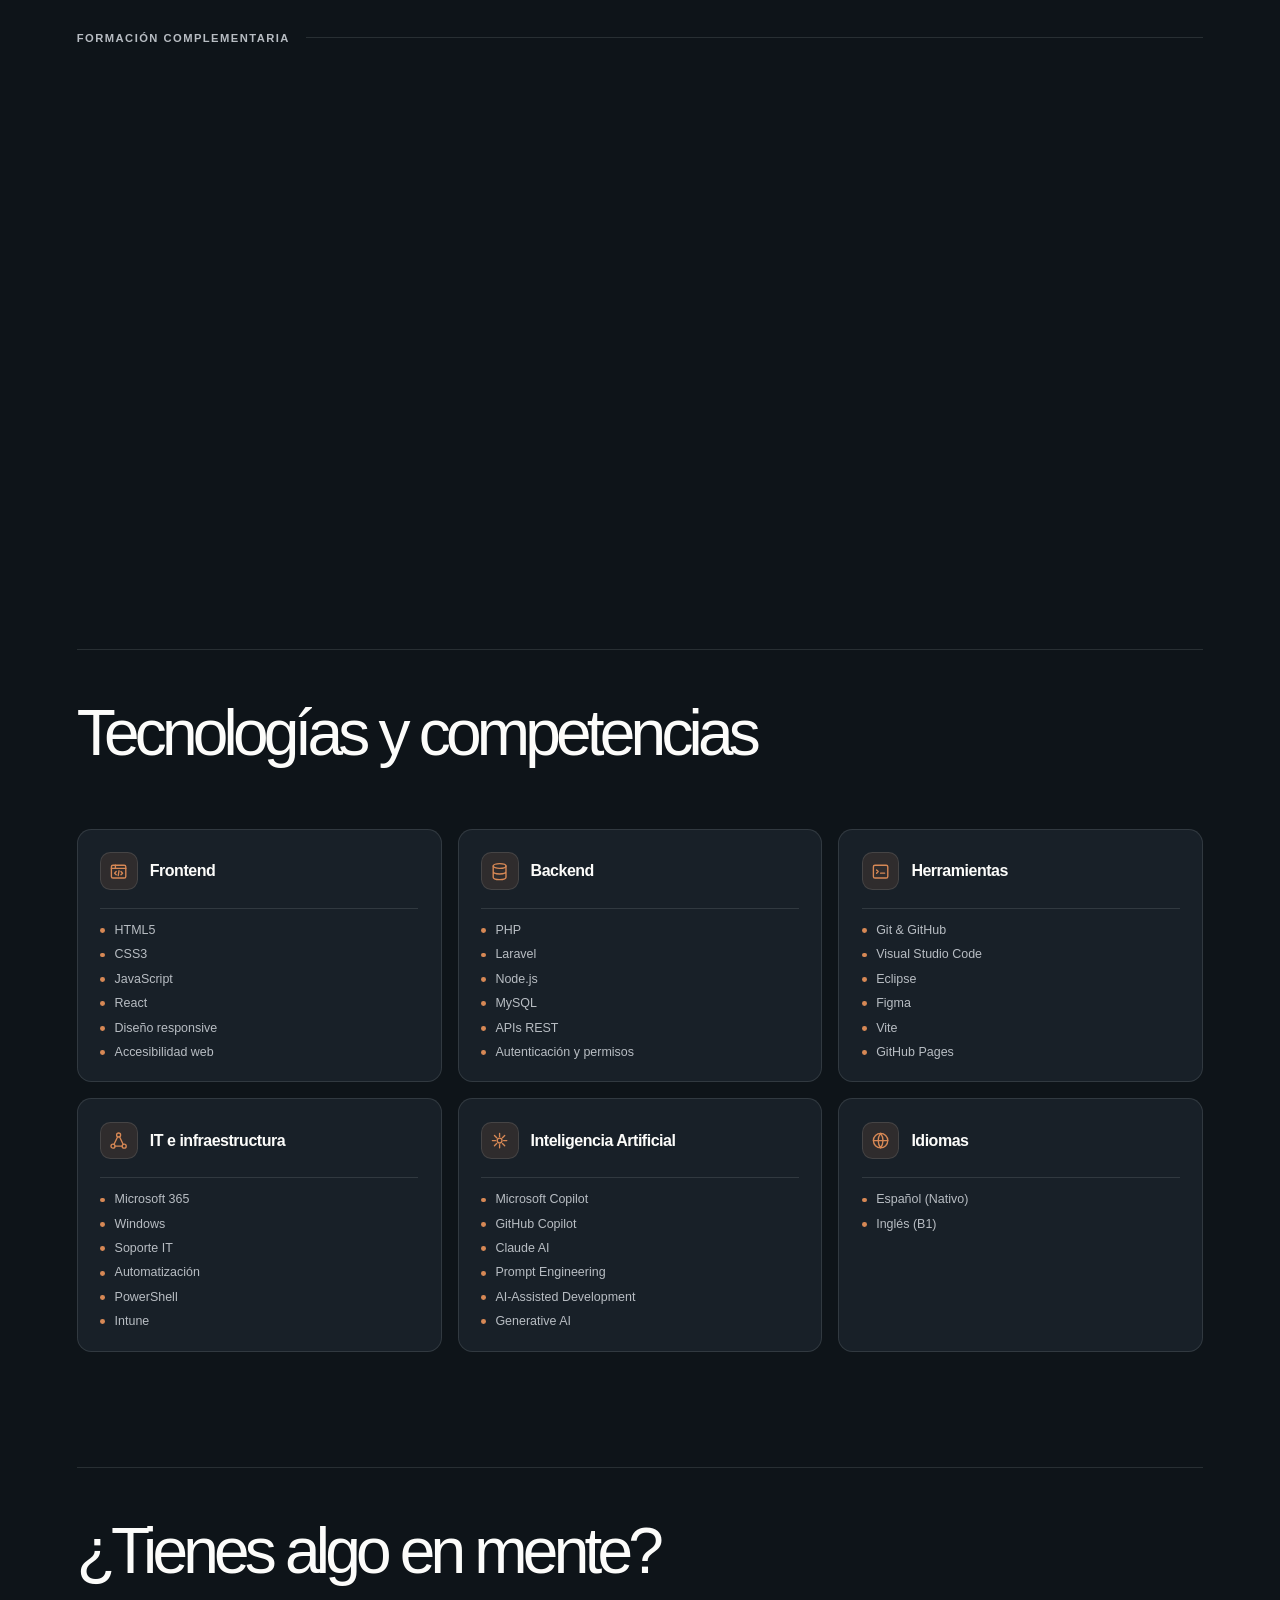
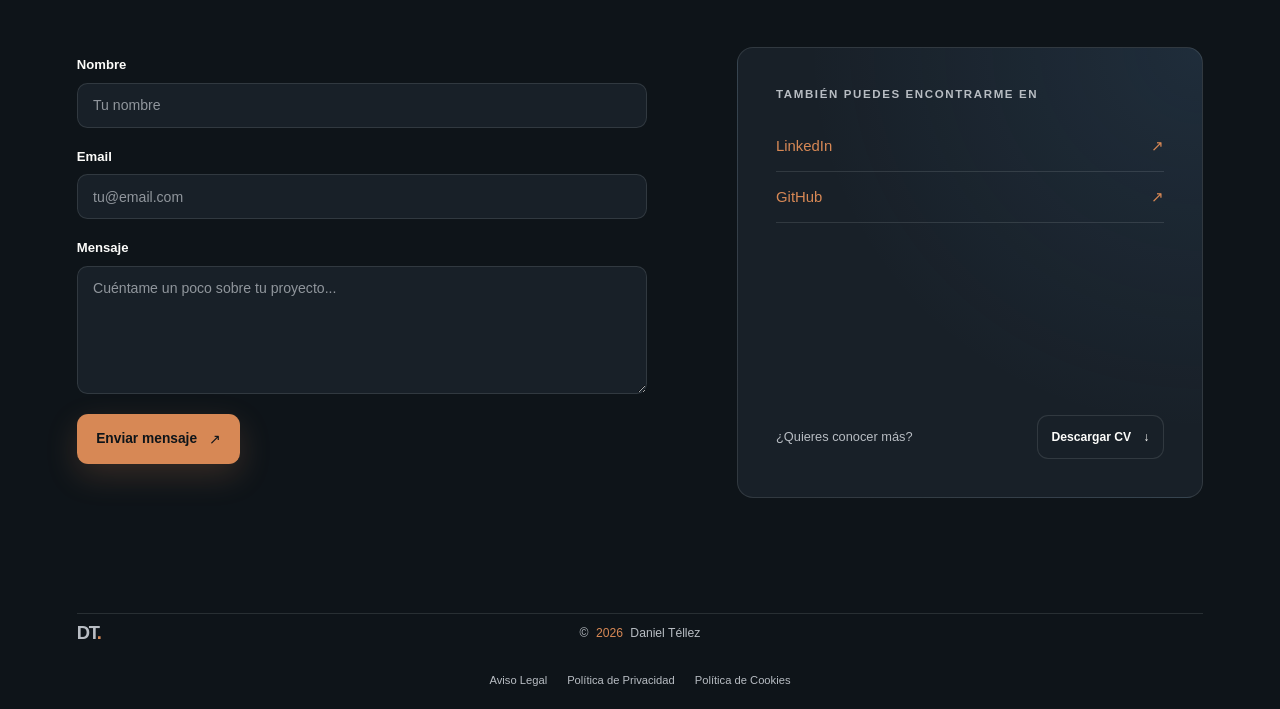
==== commit fd734236: "Move Python Copilot course first Co-authored-by: Copilot <223556219+Copilot@users.noreply.github.com" ====
--- a/index.html
+++ b/index.html
@@ -455,6 +455,26 @@
                                             </span>
                                         </div>
                                         <p class="education-card__institution">Udemy</p>
+                                        <h4 data-i18n="educationPythonCopilotTitle">Python + Copilot: Aprende a programar con IA</h4>
+                                        <p class="education-card__description" data-i18n="educationPythonCopilotDescription">Aprendizaje de Python combinado con el uso de GitHub Copilot para automatización, resolución de problemas y desarrollo asistido por inteligencia artificial.</p>
+                                    </article>
+
+                                    <article class="education-card education-card--full-description reveal">
+                                        <div class="education-card__top">
+                                            <span class="education-card__icon" aria-hidden="true">
+                                                <svg viewBox="0 0 24 24" fill="none" stroke="currentColor" stroke-width="1.7" stroke-linecap="round" stroke-linejoin="round">
+                                                    <rect x="4" y="3" width="16" height="14" rx="2"/>
+                                                    <path d="M8 7h8M8 10.5h8"/>
+                                                    <circle cx="12" cy="14" r="1.5"/>
+                                                    <path d="m10.5 16.5-1 4 2.5-1.5 2.5 1.5-1-4"/>
+                                                </svg>
+                                            </span>
+                                            <span class="education-card__status">
+                                                <svg viewBox="0 0 16 16" fill="none" aria-hidden="true"><path d="m3.5 8.2 2.8 2.8 6.2-6.2" stroke="currentColor" stroke-width="1.8" stroke-linecap="round" stroke-linejoin="round"/></svg>
+                                                <span data-i18n="educationCompleted">Completado</span>
+                                            </span>
+                                        </div>
+                                        <p class="education-card__institution">Udemy</p>
                                         <h4 data-i18n="educationJavascriptTitle">Máster en JavaScript y Desarrollo Web Full-Stack</h4>
                                         <p class="education-card__description" data-i18n="educationJavascriptDescription">Especialización en desarrollo web Full Stack mediante tecnologías modernas del ecosistema JavaScript, abordando tanto el desarrollo frontend como backend y la creación de aplicaciones completas.</p>
                                     </article>
@@ -499,25 +519,6 @@
                                         <p class="education-card__description education-card__description--full" data-i18n="educationJavaDescription">Formación en fundamentos de Java, programación orientada a objetos, estructuras de datos y buenas prácticas para el desarrollo de aplicaciones.</p>
                                     </article>
 
-                                    <article class="education-card education-card--full-description reveal">
-                                        <div class="education-card__top">
-                                            <span class="education-card__icon" aria-hidden="true">
-                                                <svg viewBox="0 0 24 24" fill="none" stroke="currentColor" stroke-width="1.7" stroke-linecap="round" stroke-linejoin="round">
-                                                    <rect x="4" y="3" width="16" height="14" rx="2"/>
-                                                    <path d="M8 7h8M8 10.5h8"/>
-                                                    <circle cx="12" cy="14" r="1.5"/>
-                                                    <path d="m10.5 16.5-1 4 2.5-1.5 2.5 1.5-1-4"/>
-                                                </svg>
-                                            </span>
-                                            <span class="education-card__status">
-                                                <svg viewBox="0 0 16 16" fill="none" aria-hidden="true"><path d="m3.5 8.2 2.8 2.8 6.2-6.2" stroke="currentColor" stroke-width="1.8" stroke-linecap="round" stroke-linejoin="round"/></svg>
-                                                <span data-i18n="educationCompleted">Completado</span>
-                                            </span>
-                                        </div>
-                                        <p class="education-card__institution">Udemy</p>
-                                        <h4 data-i18n="educationPythonCopilotTitle">Python + Copilot: Aprende a programar con IA</h4>
-                                        <p class="education-card__description" data-i18n="educationPythonCopilotDescription">Aprendizaje de Python combinado con el uso de GitHub Copilot para automatización, resolución de problemas y desarrollo asistido por inteligencia artificial.</p>
-                                    </article>
                                 </div>
                             </div>
                         </div>
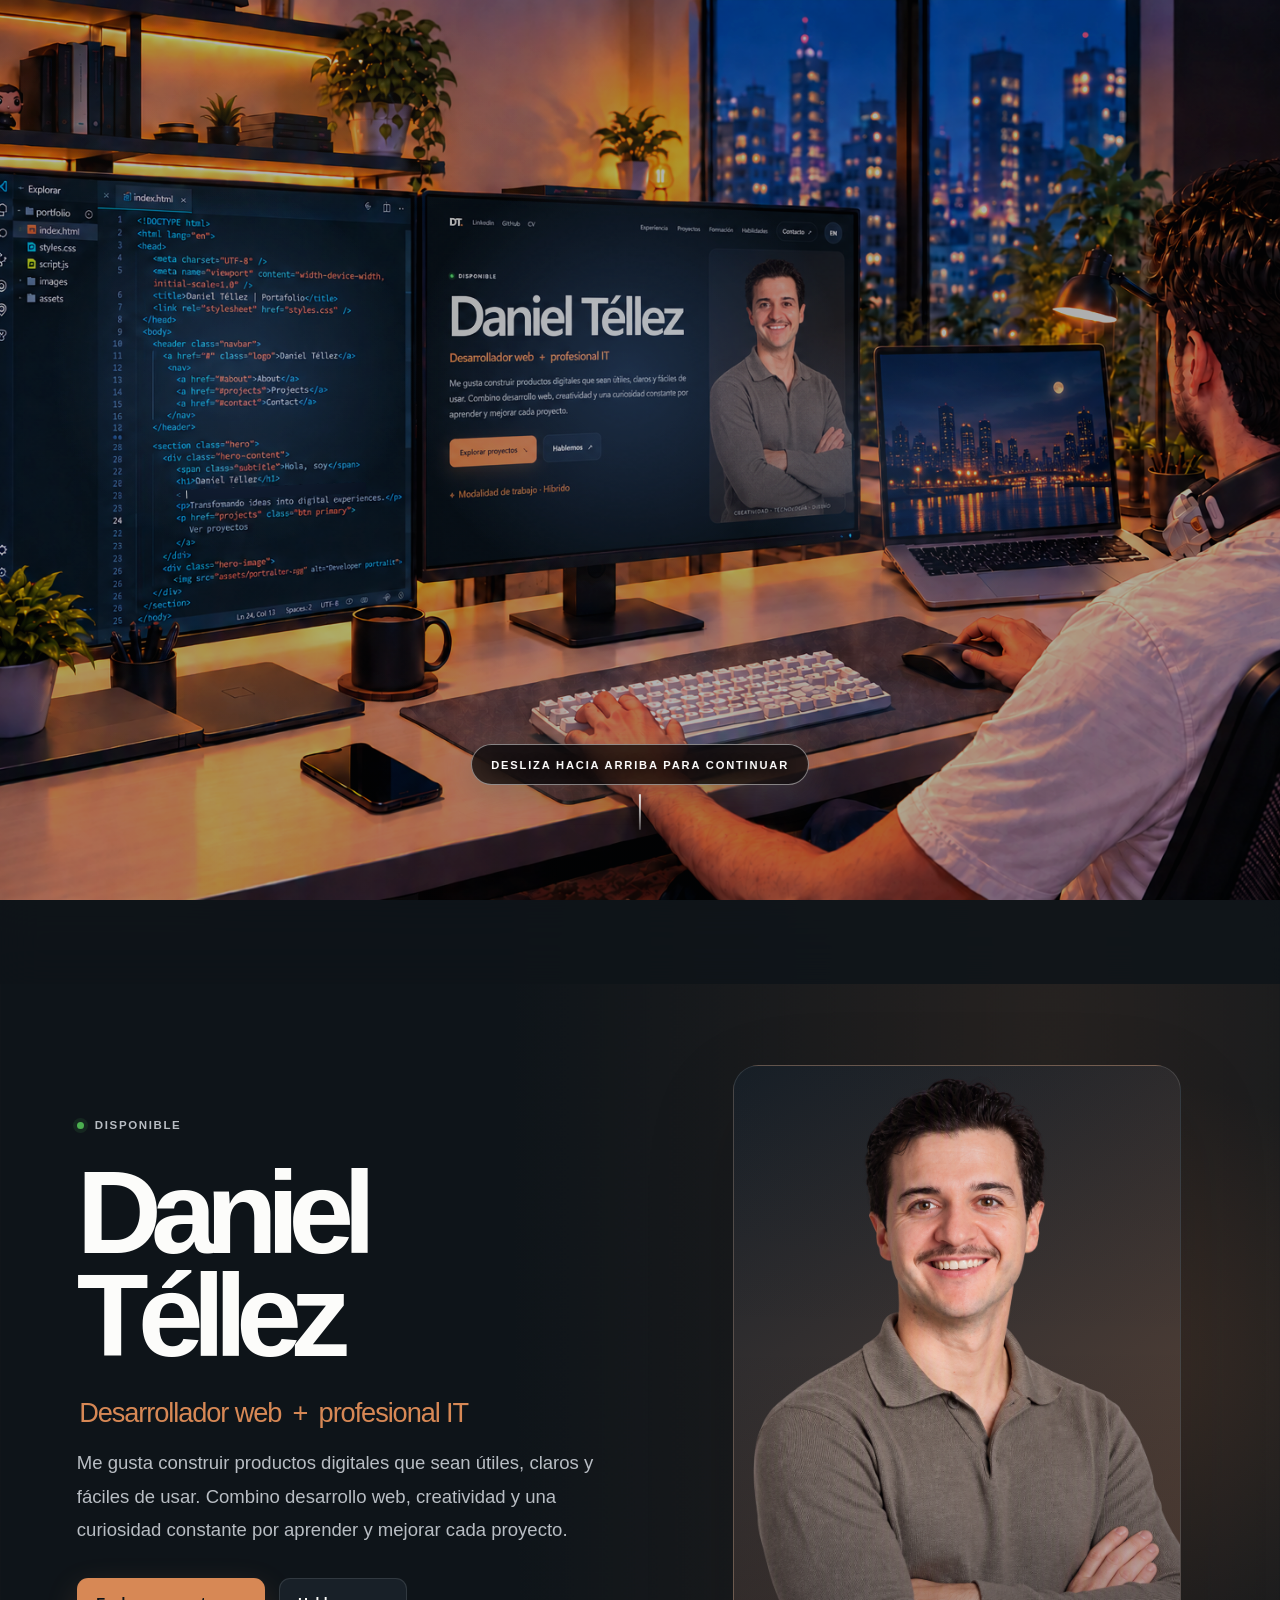
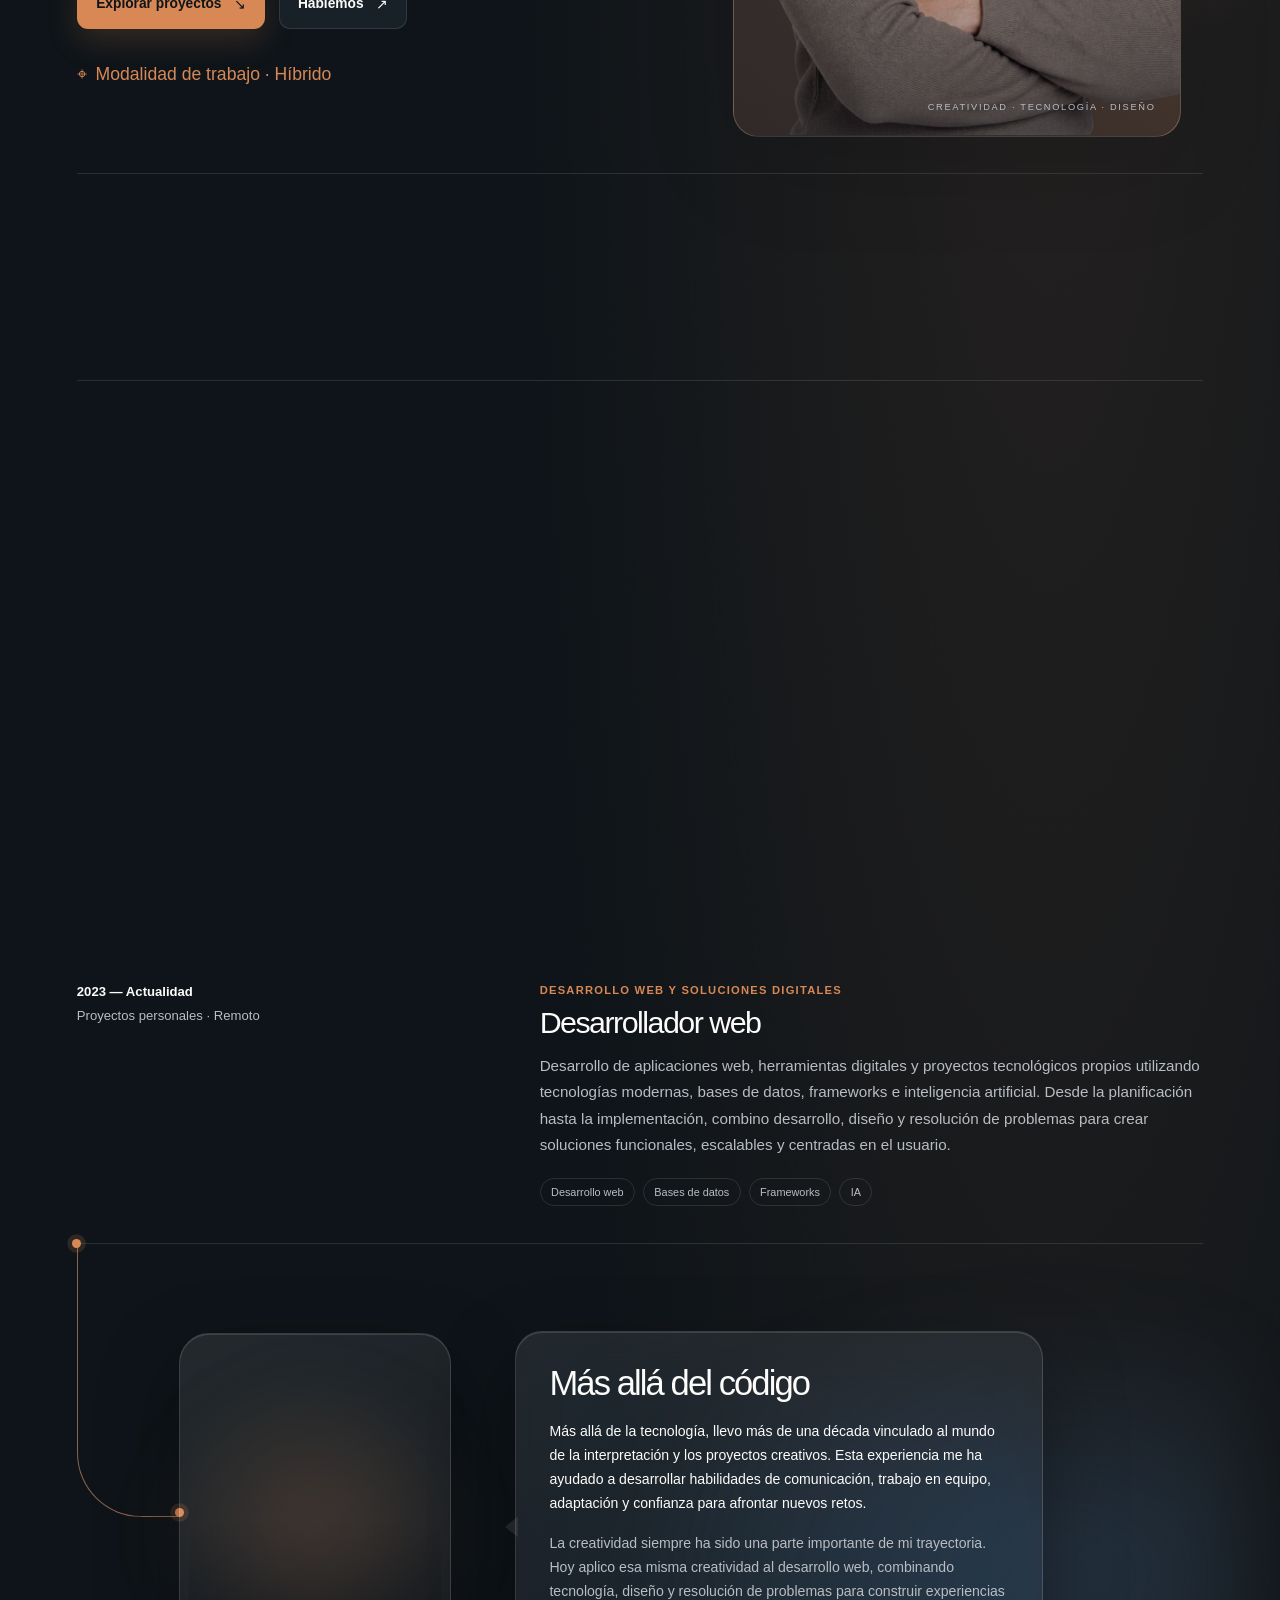
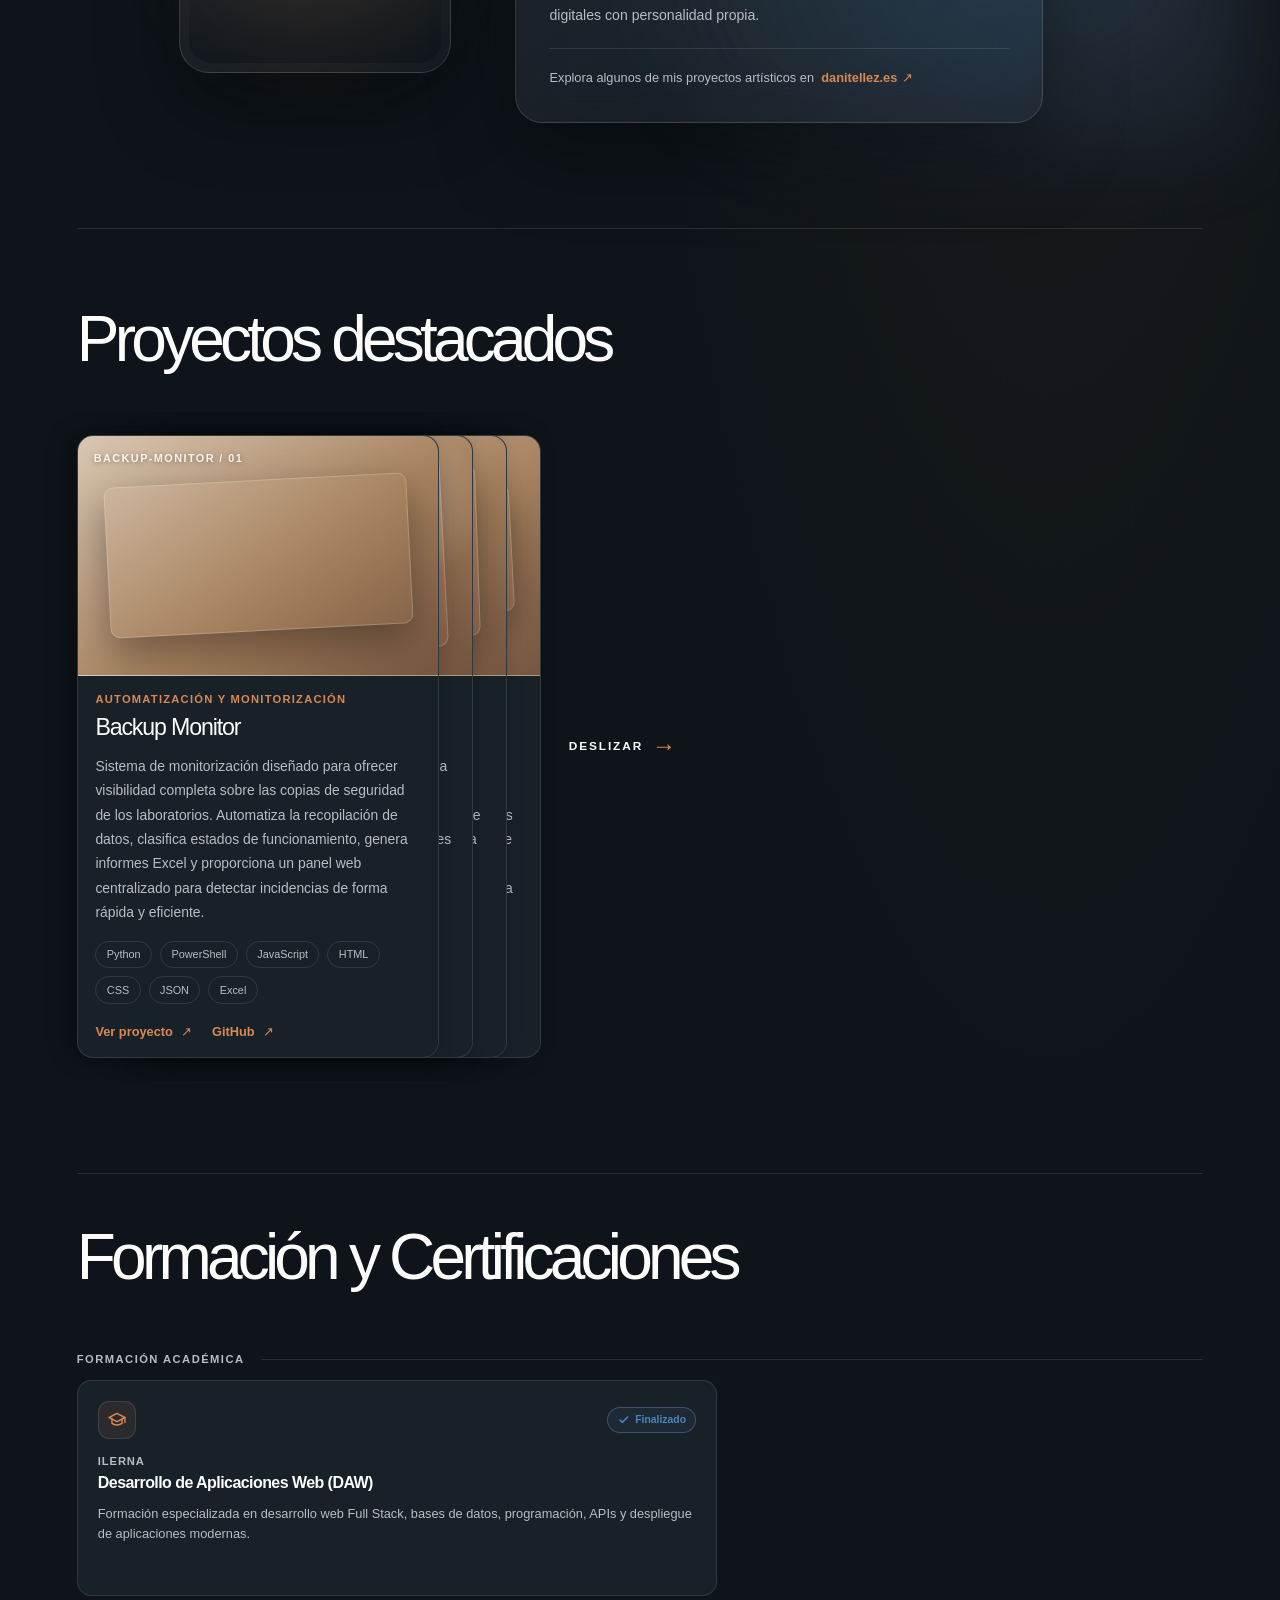
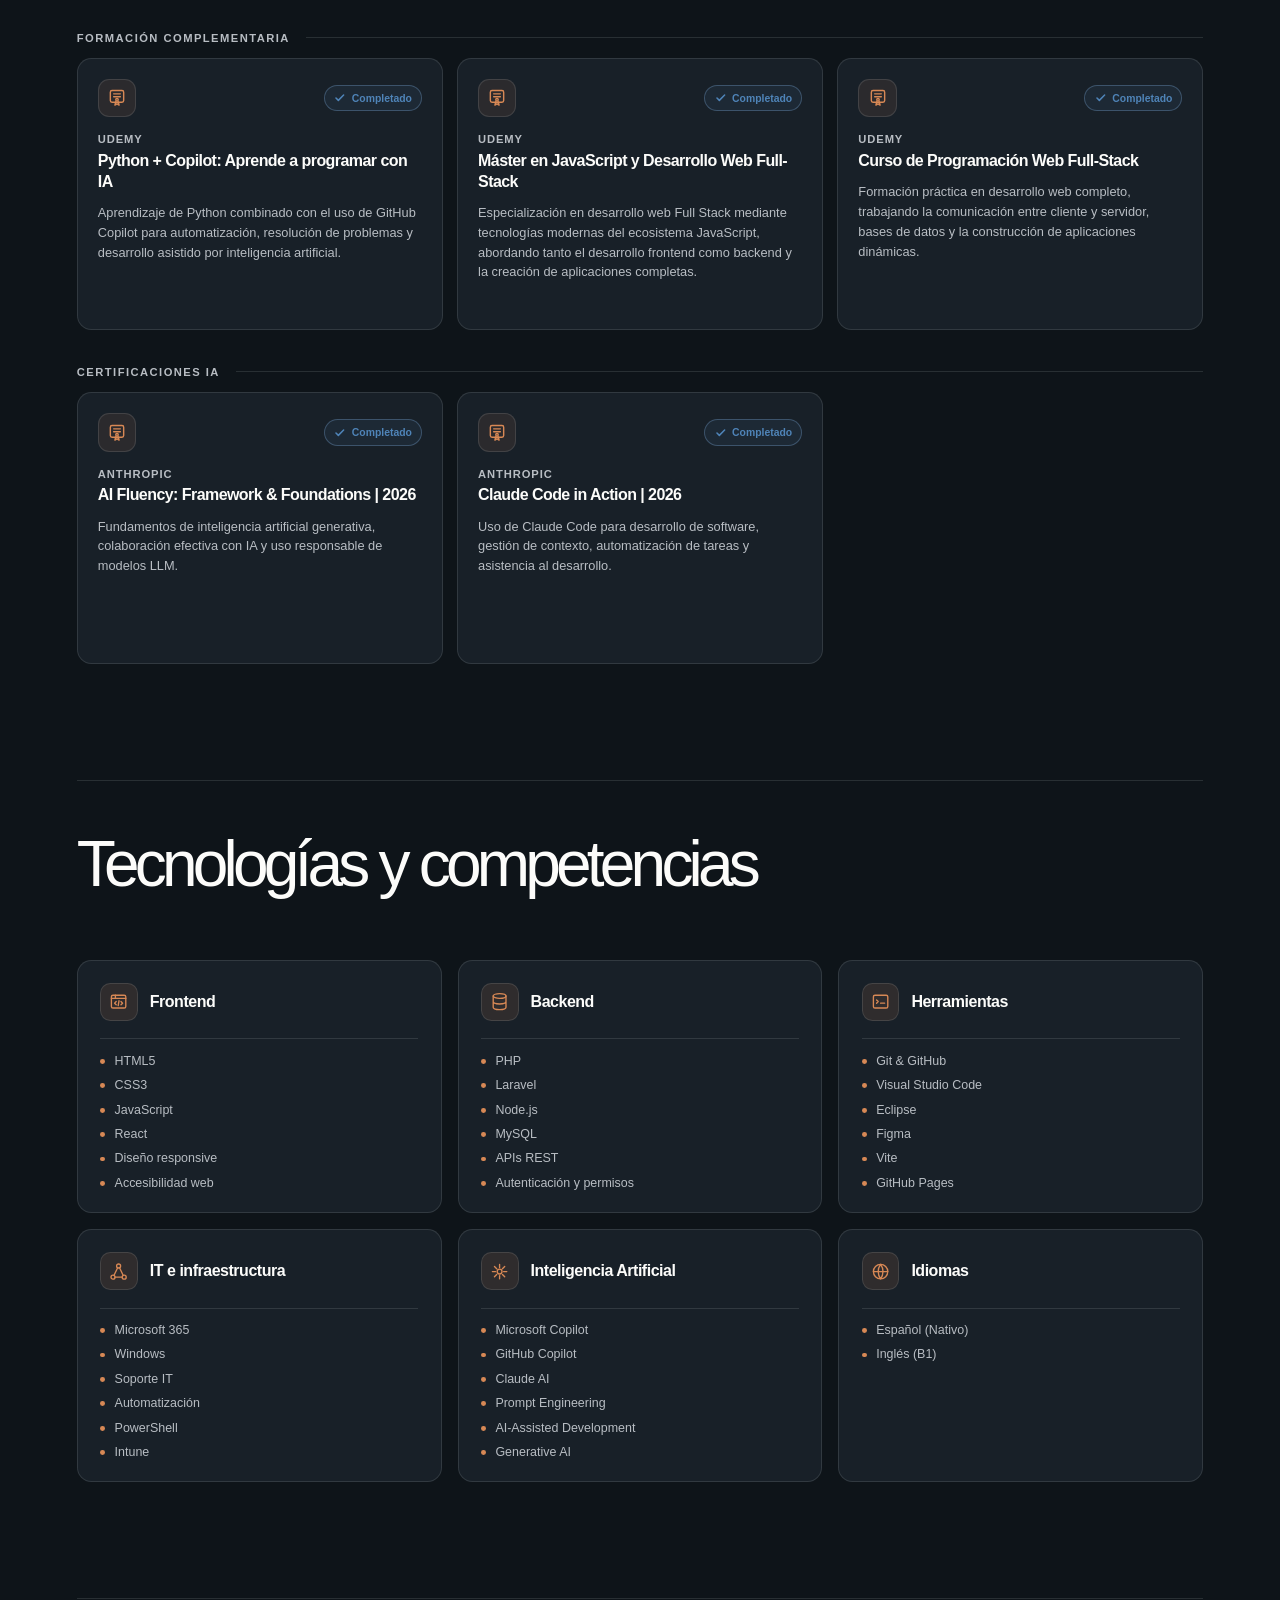
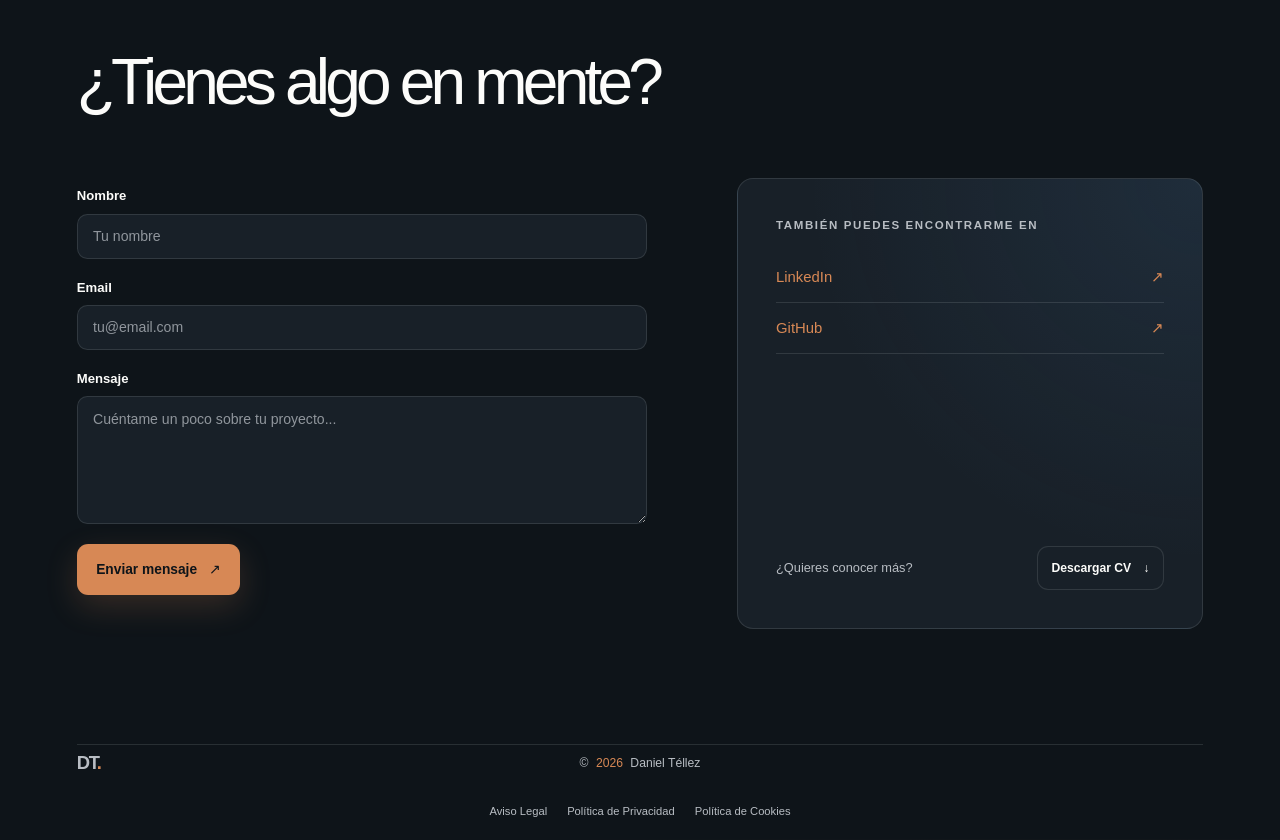
==== commit dc831551: "Update CVs and education certifications Co-authored-by: Copilot <223556219+Copilot@users.noreply.git" ====
--- a/index.html
+++ b/index.html
@@ -499,7 +499,13 @@
                                         <p class="education-card__description education-card__description--full" data-i18n="educationFullStackDescription">Formación práctica en desarrollo web completo, trabajando la comunicación entre cliente y servidor, bases de datos y la construcción de aplicaciones dinámicas.</p>
                                     </article>
 
-                                    <article class="education-card reveal">
+                                </div>
+                            </div>
+
+                            <div class="education-group">
+                                <h3 class="education-group__title" data-i18n="educationAiCertificationsTitle">Certificaciones IA</h3>
+                                <div class="education-grid education-grid--certifications">
+                                    <article class="education-card education-card--full-description reveal">
                                         <div class="education-card__top">
                                             <span class="education-card__icon" aria-hidden="true">
                                                 <svg viewBox="0 0 24 24" fill="none" stroke="currentColor" stroke-width="1.7" stroke-linecap="round" stroke-linejoin="round">
@@ -514,11 +520,30 @@
                                                 <span data-i18n="educationCompleted">Completado</span>
                                             </span>
                                         </div>
-                                        <p class="education-card__institution">Udemy</p>
-                                        <h4 data-i18n="educationJavaTitle">Curso de Programación en Java</h4>
-                                        <p class="education-card__description education-card__description--full" data-i18n="educationJavaDescription">Formación en fundamentos de Java, programación orientada a objetos, estructuras de datos y buenas prácticas para el desarrollo de aplicaciones.</p>
+                                        <p class="education-card__institution">Anthropic</p>
+                                        <h4 data-i18n="educationAiFluencyTitle">AI Fluency: Framework &amp; Foundations | 2026</h4>
+                                        <p class="education-card__description" data-i18n="educationAiFluencyDescription">Fundamentos de inteligencia artificial generativa, colaboración efectiva con IA y uso responsable de modelos LLM.</p>
                                     </article>
 
+                                    <article class="education-card education-card--full-description reveal">
+                                        <div class="education-card__top">
+                                            <span class="education-card__icon" aria-hidden="true">
+                                                <svg viewBox="0 0 24 24" fill="none" stroke="currentColor" stroke-width="1.7" stroke-linecap="round" stroke-linejoin="round">
+                                                    <rect x="4" y="3" width="16" height="14" rx="2"/>
+                                                    <path d="M8 7h8M8 10.5h8"/>
+                                                    <circle cx="12" cy="14" r="1.5"/>
+                                                    <path d="m10.5 16.5-1 4 2.5-1.5 2.5 1.5-1-4"/>
+                                                </svg>
+                                            </span>
+                                            <span class="education-card__status">
+                                                <svg viewBox="0 0 16 16" fill="none" aria-hidden="true"><path d="m3.5 8.2 2.8 2.8 6.2-6.2" stroke="currentColor" stroke-width="1.8" stroke-linecap="round" stroke-linejoin="round"/></svg>
+                                                <span data-i18n="educationCompleted">Completado</span>
+                                            </span>
+                                        </div>
+                                        <p class="education-card__institution">Anthropic</p>
+                                        <h4 data-i18n="educationClaudeCodeTitle">Claude Code in Action | 2026</h4>
+                                        <p class="education-card__description" data-i18n="educationClaudeCodeDescription">Uso de Claude Code para desarrollo de software, gestión de contexto, automatización de tareas y asistencia al desarrollo.</p>
+                                    </article>
                                 </div>
                             </div>
                         </div>
